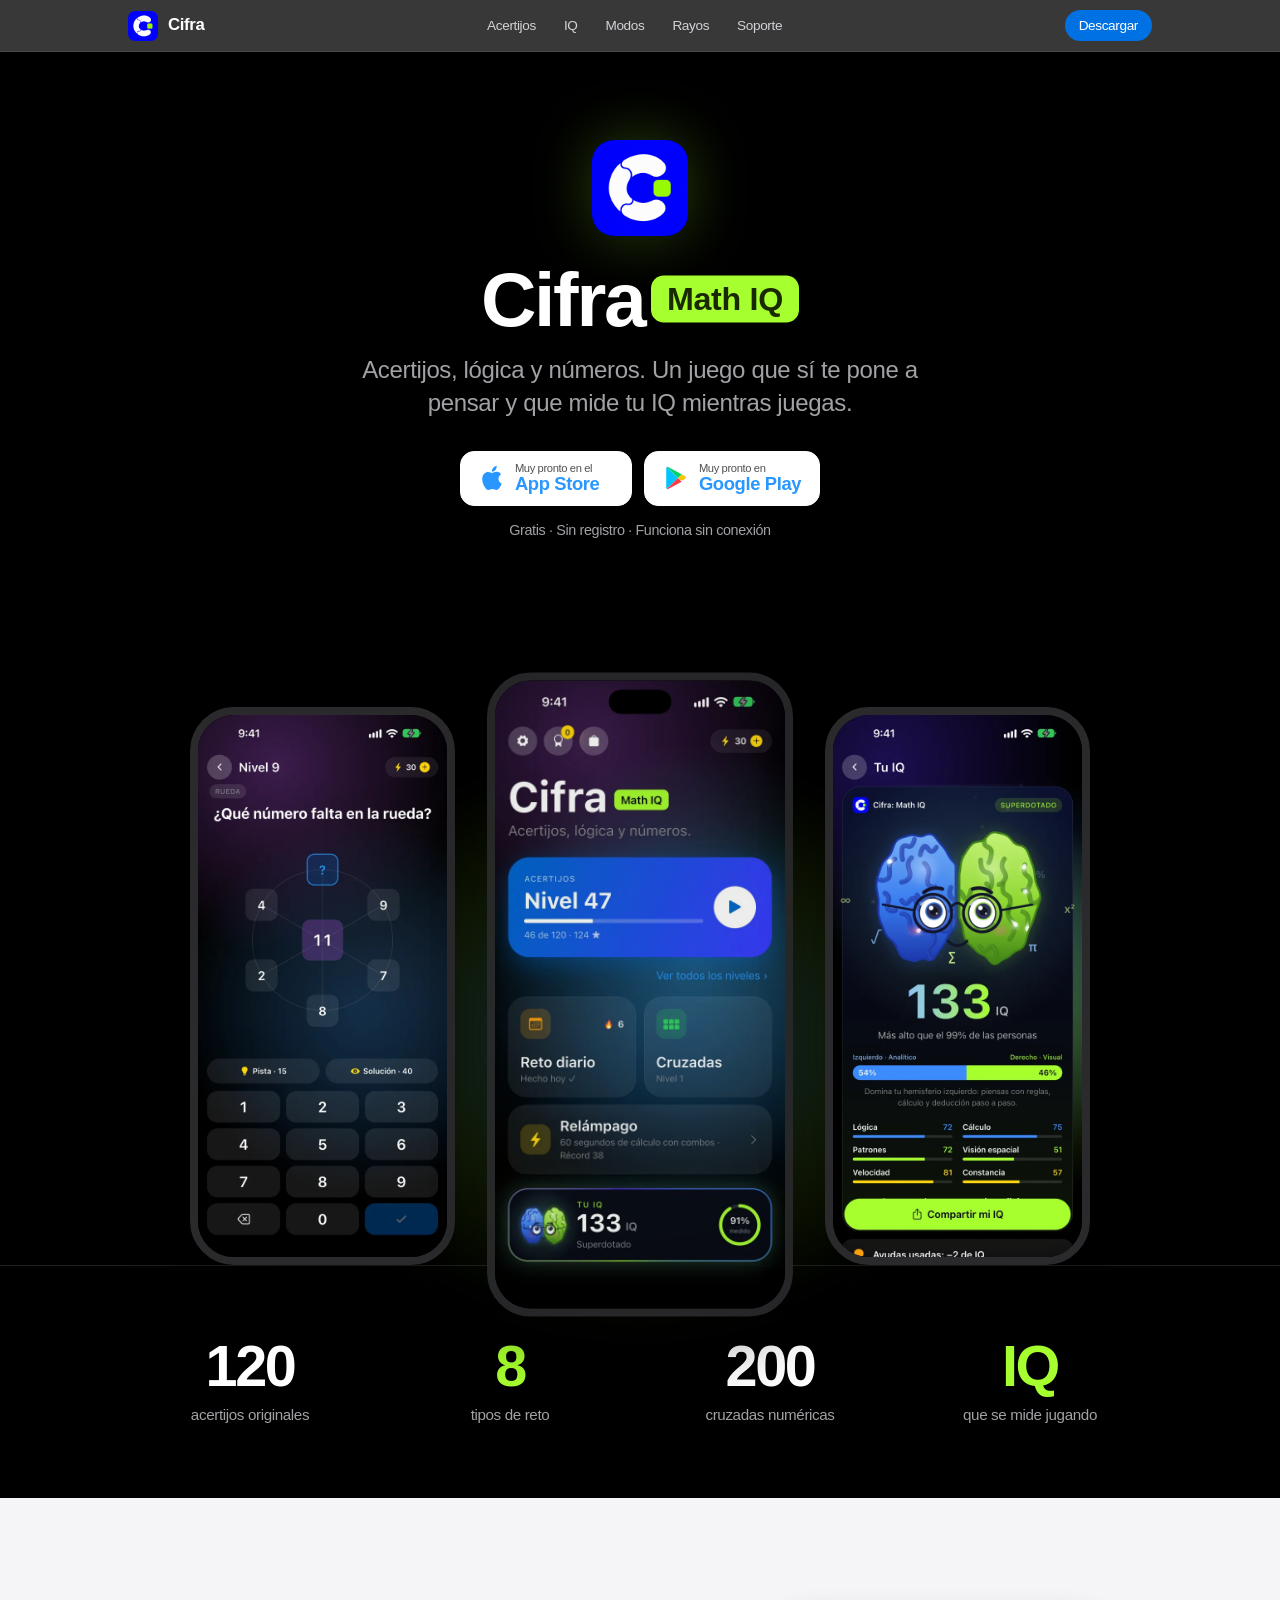
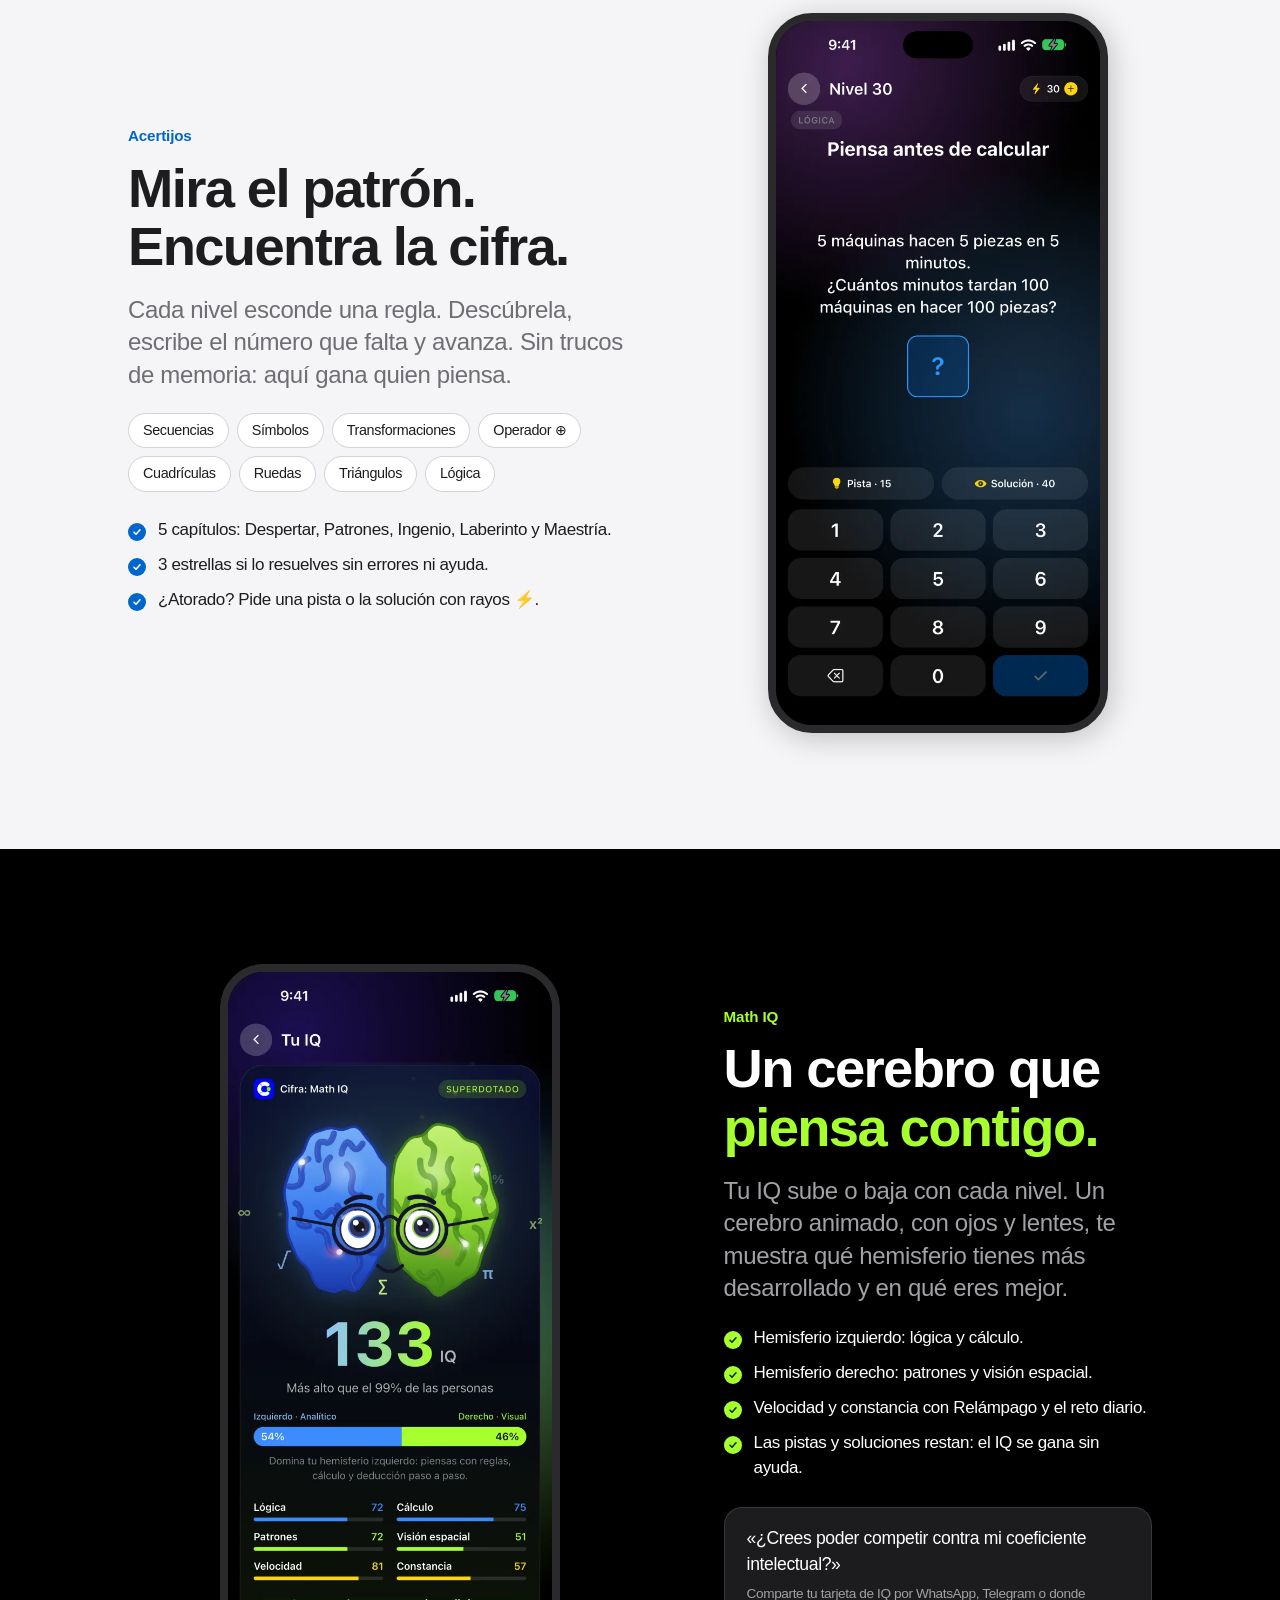
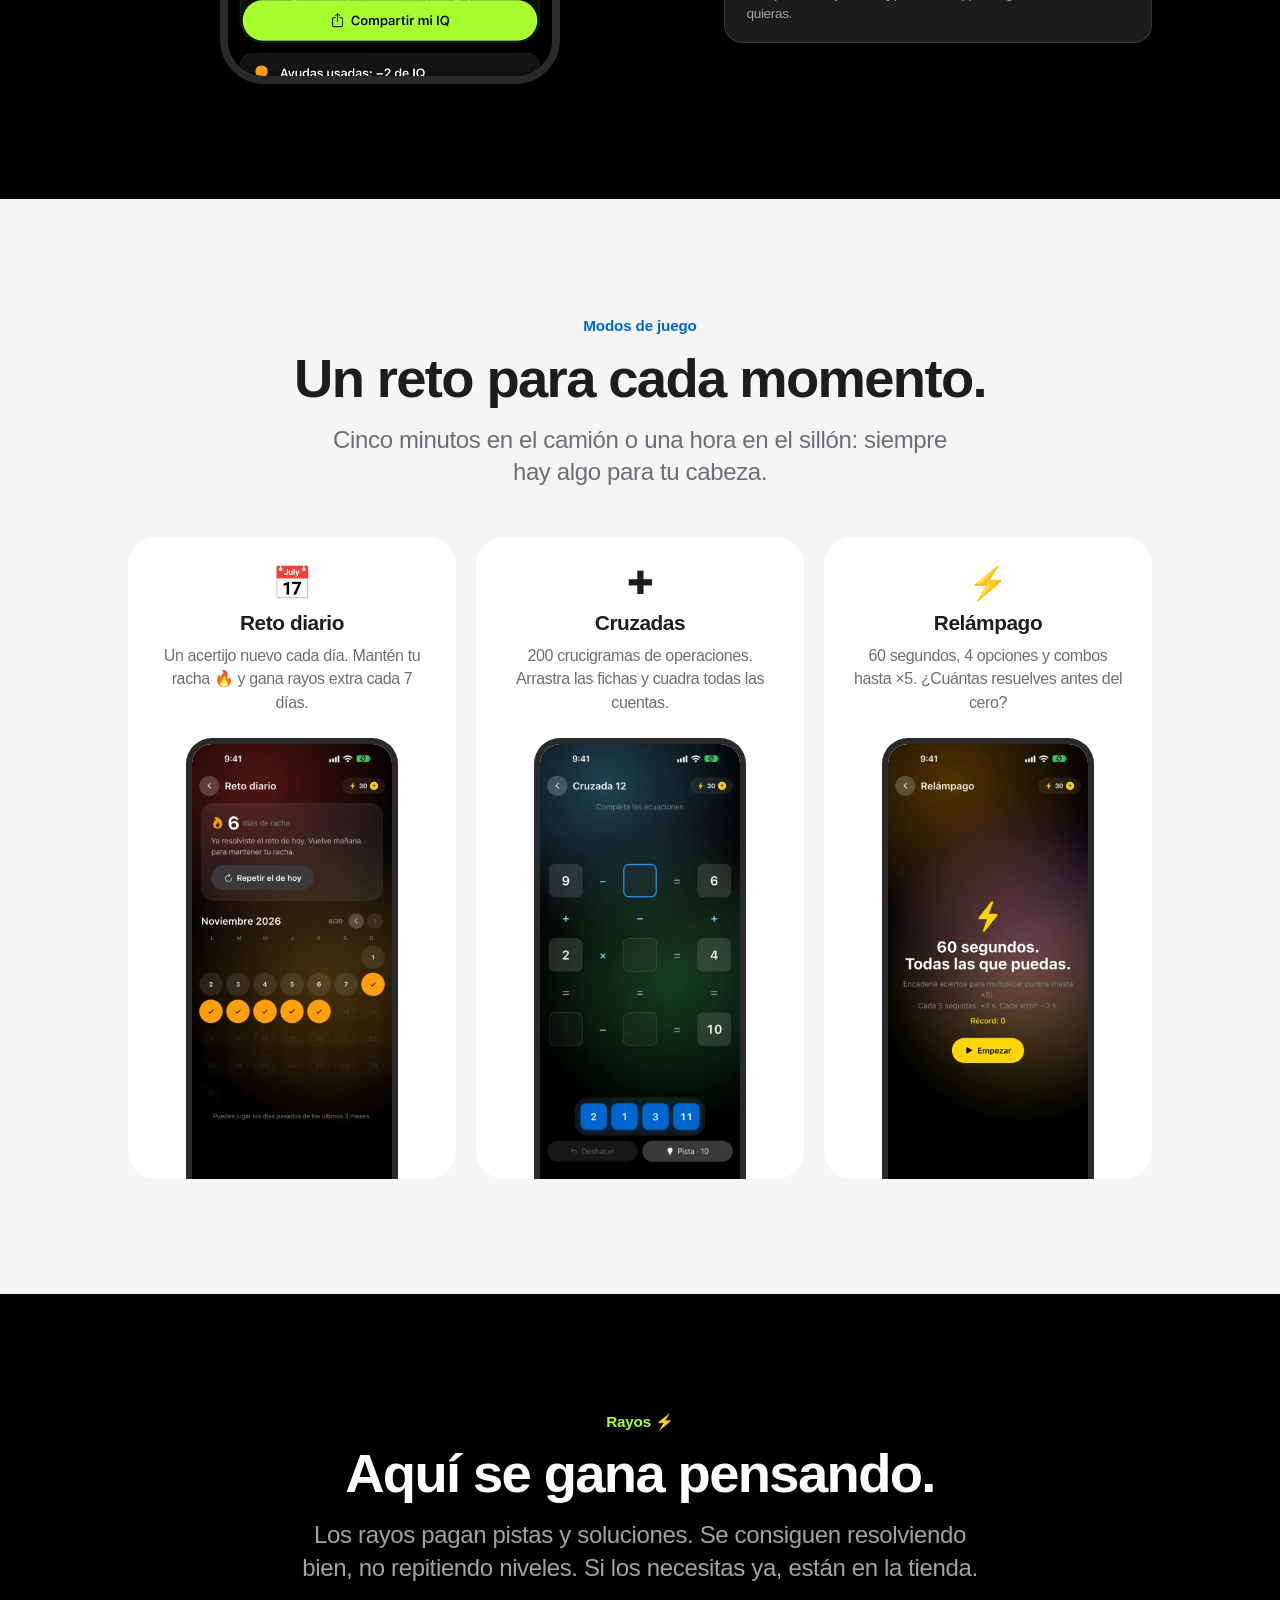
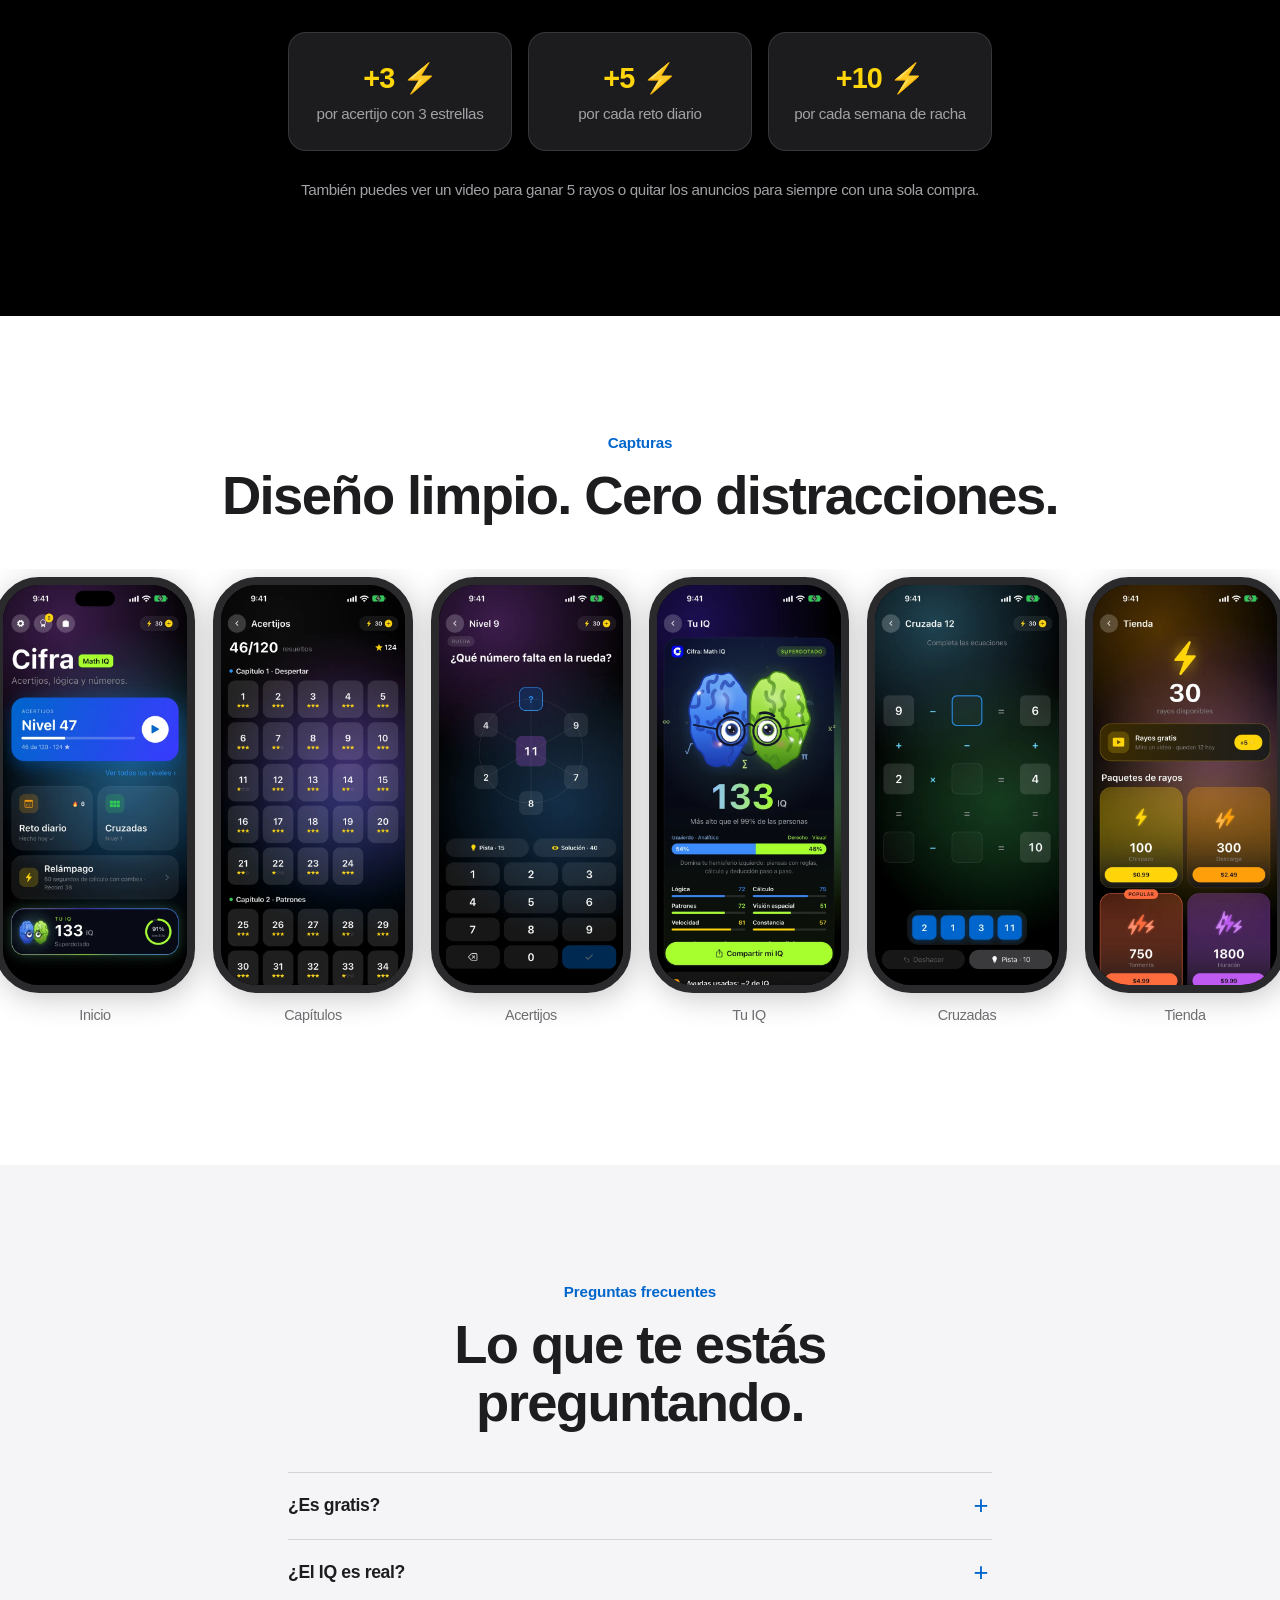
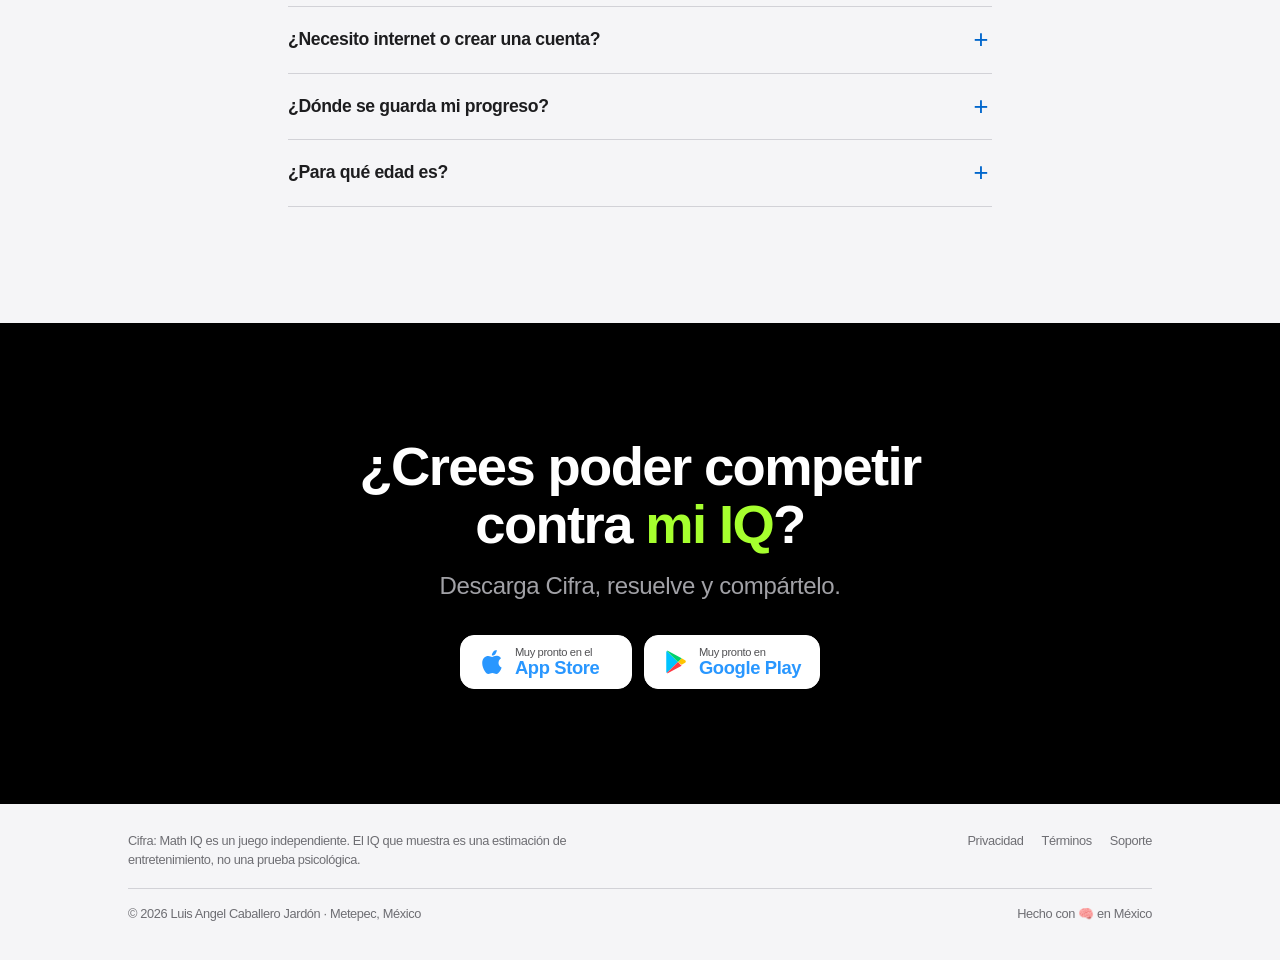
==== index.html @ ffff425b "Sitio de Cifra: Math IQ con privacidad, términos y soporte Co-Authored-By: Claude Opus 5.5 <noreply@" ====
<!DOCTYPE html>
<html lang="es-MX">
<head>
    <meta charset="UTF-8">
    <meta name="viewport" content="width=device-width, initial-scale=1.0, viewport-fit=cover">
    <title>Cifra: Math IQ · Acertijos, lógica y números</title>
    <meta name="description" content="Cifra: Math IQ es un juego de acertijos matemáticos y lógica. 120 acertijos originales, reto diario, 200 cruzadas, modo Relámpago y un IQ que se mide mientras juegas. Gratis en iPhone.">
    <meta name="theme-color" content="#000000">
    <link rel="canonical" href="https://llcaballeroll.github.io/cifra_math_iq_web/">

    <meta property="og:type" content="website">
    <meta property="og:site_name" content="Cifra: Math IQ">
    <meta property="og:locale" content="es_MX">
    <meta property="og:title" content="Cifra: Math IQ · ¿Crees poder competir contra mi IQ?">
    <meta property="og:description" content="Acertijos, lógica y números. Resuelve, mide tu IQ y reta a tus amigos.">
    <meta property="og:url" content="https://llcaballeroll.github.io/cifra_math_iq_web/">
    <meta property="og:image" content="https://llcaballeroll.github.io/cifra_math_iq_web/assets/img/og-image.jpg">
    <meta property="og:image:width" content="1200">
    <meta property="og:image:height" content="630">
    <meta property="og:image:alt" content="Cifra: Math IQ, juego de acertijos matemáticos con un cerebro animado que mide tu IQ">
    <meta name="twitter:card" content="summary_large_image">

    <link rel="icon" type="image/png" sizes="32x32" href="assets/img/favicon-32.png">
    <link rel="icon" type="image/png" sizes="192x192" href="assets/img/icon-192.png">
    <link rel="apple-touch-icon" href="assets/img/apple-touch-icon.png">
    <link rel="stylesheet" href="css/styles.css">

    <script type="application/ld+json">
    {
      "@context": "https://schema.org",
      "@type": "MobileApplication",
      "name": "Cifra: Math IQ",
      "operatingSystem": "iOS",
      "applicationCategory": "GameApplication",
      "genre": "Puzzle",
      "inLanguage": "es",
      "offers": { "@type": "Offer", "price": "0", "priceCurrency": "MXN" },
      "author": { "@type": "Person", "name": "Luis Angel Caballero Jardón" },
      "image": "https://llcaballeroll.github.io/cifra_math_iq_web/assets/img/og-image.jpg"
    }
    </script>
    <script>document.documentElement.classList.add('js');</script>
</head>
<body>
    <a class="skip-link" href="#contenido">Saltar al contenido</a>

    <nav class="navbar" aria-label="Principal">
        <div class="container nav-inner">
            <a href="index.html" class="brand" aria-label="Cifra: Math IQ, inicio">
                <img src="assets/img/icon-192.png" alt="" width="30" height="30">
                Cifra
            </a>
            <div class="nav-links">
                <a href="#acertijos">Acertijos</a>
                <a href="#iq">IQ</a>
                <a href="#modos">Modos</a>
                <a href="#rayos">Rayos</a>
                <a href="support.html">Soporte</a>
            </div>
            <a href="#descargar" class="nav-cta" data-smart-download>Descargar</a>
        </div>
    </nav>

    <main id="contenido">
        <!-- HERO -->
        <header class="hero dark">
            <div class="container">
                <img class="hero-logo reveal" src="assets/img/icon-512.png" alt="" width="96" height="96">
                <h1 class="reveal">Cifra<span class="badge">Math IQ</span></h1>
                <p class="lead reveal">Acertijos, lógica y números. Un juego que sí te pone a pensar y que mide tu IQ mientras juegas.</p>

                <div class="store-row reveal" id="descargar">
                    <a class="store-btn soon" data-store="ios">
                        <svg viewBox="0 0 24 24" aria-hidden="true"><path fill="currentColor" d="M16.37 1.43c0 1.14-.5 2.27-1.18 3.08-.74.9-1.99 1.57-2.99 1.57-.12 0-.23-.02-.3-.03-.01-.06-.04-.22-.04-.39 0-1.15.57-2.27 1.2-2.98.81-.94 2.15-1.64 3.25-1.68.03.13.06.28.06.43Zm4.56 15.71c-.03.07-.46 1.58-1.52 3.12-.94 1.34-1.94 2.71-3.43 2.71-1.52 0-1.9-.88-3.63-.88-1.7 0-2.3.91-3.67.91-1.38 0-2.33-1.26-3.43-2.8C4 18.38 2.97 15.57 2.97 12.92c0-4.28 2.8-6.55 5.55-6.55 1.45 0 2.67.95 3.6.95.86 0 2.22-1.01 3.9-1.01.61 0 2.89.06 4.37 2.19-.13.09-2.38 1.37-2.38 4.19 0 3.26 2.85 4.42 2.95 4.45Z"/></svg>
                        <span><small data-live="Descárgalo en el">Muy pronto en el</small><strong>App Store</strong></span>
                    </a>
                    <a class="store-btn soon" data-store="android">
                        <svg viewBox="0 0 24 24" aria-hidden="true"><path fill="#00c3ff" d="M3.6 1.8 13.8 12 3.6 22.2c-.37-.2-.6-.6-.6-1.1V2.9c0-.5.23-.9.6-1.1Z"/><path fill="#ffc400" d="m17.2 8.6 3.2 1.8c.9.5.9 1.8 0 2.3l-3.2 1.8-3.4-2.5Z"/><path fill="#00d26a" d="M3.6 1.8c.36-.22.82-.22 1.2 0l12.4 6.8-3.4 3.4Z"/><path fill="#ff3a44" d="m13.8 12 3.4 3.4-12.4 6.8c-.38.22-.84.22-1.2 0Z"/></svg>
                        <span><small data-live="Disponible en">Muy pronto en</small><strong>Google Play</strong></span>
                    </a>
                </div>
                <p class="soon-note">Gratis · Sin registro · Funciona sin conexión</p>

                <div class="hero-phones reveal">
                    <div class="hero-glow" aria-hidden="true"></div>
                    <div class="phone"><img src="assets/img/shots/level9.webp" alt="Un acertijo de Cifra con su teclado numérico" width="600" height="1304" loading="lazy"></div>
                    <div class="phone"><img src="assets/img/shots/home.webp" alt="Pantalla de inicio de Cifra con los modos de juego y el botón de IQ" width="600" height="1304" fetchpriority="high"></div>
                    <div class="phone"><img src="assets/img/shots/iq.webp" alt="Pantalla de IQ con el cerebro animado y los hemisferios" width="600" height="1304" loading="lazy"></div>
                </div>
            </div>

            <section class="stats" aria-label="El juego en cifras">
                <div class="container">
                    <div class="stats-grid reveal">
                        <div class="stat"><b>120</b><span>acertijos originales</span></div>
                        <div class="stat"><b class="lime">8</b><span>tipos de reto</span></div>
                        <div class="stat"><b>200</b><span>cruzadas numéricas</span></div>
                        <div class="stat"><b class="lime">IQ</b><span>que se mide jugando</span></div>
                    </div>
                </div>
            </section>
        </header>

        <!-- ACERTIJOS -->
        <section id="acertijos" class="parchment">
            <div class="container feature">
                <div class="copy reveal">
                    <span class="eyebrow">Acertijos</span>
                    <h2>Mira el patrón.<br>Encuentra la cifra.</h2>
                    <p class="lead">Cada nivel esconde una regla. Descúbrela, escribe el número que falta y avanza. Sin trucos de memoria: aquí gana quien piensa.</p>
                    <div class="chips" aria-label="Tipos de acertijo">
                        <span class="chip">Secuencias</span><span class="chip">Símbolos</span><span class="chip">Transformaciones</span>
                        <span class="chip">Operador ⊕</span><span class="chip">Cuadrículas</span><span class="chip">Ruedas</span>
                        <span class="chip">Triángulos</span><span class="chip">Lógica</span>
                    </div>
                    <ul class="checks" style="margin-top:26px">
                        <li>5 capítulos: Despertar, Patrones, Ingenio, Laberinto y Maestría.</li>
                        <li>3 estrellas si lo resuelves sin errores ni ayuda.</li>
                        <li>¿Atorado? Pide una pista o la solución con rayos ⚡.</li>
                    </ul>
                </div>
                <div class="media reveal"><div class="phone"><img src="assets/img/shots/level30.webp" alt="Acertijo de un capítulo avanzado" width="600" height="1304" loading="lazy"></div></div>
            </div>
        </section>

        <!-- IQ -->
        <section id="iq" class="dark">
            <div class="container feature flip">
                <div class="copy reveal">
                    <span class="eyebrow">Math IQ</span>
                    <h2>Un cerebro que<br><span class="lime">piensa contigo.</span></h2>
                    <p class="lead">Tu IQ sube o baja con cada nivel. Un cerebro animado, con ojos y lentes, te muestra qué hemisferio tienes más desarrollado y en qué eres mejor.</p>
                    <ul class="checks">
                        <li>Hemisferio izquierdo: lógica y cálculo.</li>
                        <li>Hemisferio derecho: patrones y visión espacial.</li>
                        <li>Velocidad y constancia con Relámpago y el reto diario.</li>
                        <li>Las pistas y soluciones restan: el IQ se gana sin ayuda.</li>
                    </ul>
                    <p class="quote">«¿Crees poder competir contra mi coeficiente intelectual?»<small>Comparte tu tarjeta de IQ por WhatsApp, Telegram o donde quieras.</small></p>
                </div>
                <div class="media reveal"><div class="phone"><img src="assets/img/shots/iq.webp" alt="Tarjeta de IQ con cerebro animado, percentil y habilidades" width="600" height="1304" loading="lazy"></div></div>
            </div>
        </section>

        <!-- MODOS -->
        <section id="modos" class="parchment">
            <div class="container center">
                <span class="eyebrow reveal">Modos de juego</span>
                <h2 class="reveal">Un reto para cada momento.</h2>
                <p class="lead reveal" style="max-width:640px;margin-top:16px">Cinco minutos en el camión o una hora en el sillón: siempre hay algo para tu cabeza.</p>

                <div class="modes">
                    <article class="mode reveal">
                        <div class="icon" aria-hidden="true">📅</div>
                        <h3>Reto diario</h3>
                        <p>Un acertijo nuevo cada día. Mantén tu racha 🔥 y gana rayos extra cada 7 días.</p>
                        <div class="shot"><img src="assets/img/shots/daily.webp" alt="Calendario del reto diario con racha" width="600" height="1304" loading="lazy"></div>
                    </article>
                    <article class="mode reveal">
                        <div class="icon" aria-hidden="true">✚</div>
                        <h3>Cruzadas</h3>
                        <p>200 crucigramas de operaciones. Arrastra las fichas y cuadra todas las cuentas.</p>
                        <div class="shot"><img src="assets/img/shots/cross.webp" alt="Cruzada numérica con fichas para arrastrar" width="600" height="1304" loading="lazy"></div>
                    </article>
                    <article class="mode reveal">
                        <div class="icon" aria-hidden="true">⚡</div>
                        <h3>Relámpago</h3>
                        <p>60 segundos, 4 opciones y combos hasta ×5. ¿Cuántas resuelves antes del cero?</p>
                        <div class="shot"><img src="assets/img/shots/blitz.webp" alt="Modo Relámpago con temporizador y opciones" width="600" height="1304" loading="lazy"></div>
                    </article>
                </div>
            </div>
        </section>

        <!-- RAYOS -->
        <section id="rayos" class="dark">
            <div class="container narrow center">
                <span class="eyebrow reveal">Rayos ⚡</span>
                <h2 class="reveal">Aquí se gana pensando.</h2>
                <p class="lead reveal" style="margin-top:16px">Los rayos pagan pistas y soluciones. Se consiguen resolviendo bien, no repitiendo niveles. Si los necesitas ya, están en la tienda.</p>
                <div class="rayos-grid">
                    <div class="rayo-card reveal"><b>+3 ⚡</b><span>por acertijo con 3 estrellas</span></div>
                    <div class="rayo-card reveal"><b>+5 ⚡</b><span>por cada reto diario</span></div>
                    <div class="rayo-card reveal"><b>+10 ⚡</b><span>por cada semana de racha</span></div>
                </div>
                <p style="margin-top:28px;font-size:.95rem">También puedes ver un video para ganar 5 rayos o quitar los anuncios para siempre con una sola compra.</p>
            </div>
        </section>

        <!-- GALERÍA -->
        <section class="light" aria-label="Capturas">
            <div class="container center">
                <span class="eyebrow reveal">Capturas</span>
                <h2 class="reveal">Diseño limpio. Cero distracciones.</h2>
            </div>
            <div class="gallery reveal">
                <figure><div class="phone"><img src="assets/img/shots/home.webp" alt="Inicio" width="600" height="1304" loading="lazy"></div><figcaption>Inicio</figcaption></figure>
                <figure><div class="phone"><img src="assets/img/shots/levels.webp" alt="Capítulos y niveles" width="600" height="1304" loading="lazy"></div><figcaption>Capítulos</figcaption></figure>
                <figure><div class="phone"><img src="assets/img/shots/level9.webp" alt="Acertijo" width="600" height="1304" loading="lazy"></div><figcaption>Acertijos</figcaption></figure>
                <figure><div class="phone"><img src="assets/img/shots/iq.webp" alt="Tu IQ" width="600" height="1304" loading="lazy"></div><figcaption>Tu IQ</figcaption></figure>
                <figure><div class="phone"><img src="assets/img/shots/cross.webp" alt="Cruzadas" width="600" height="1304" loading="lazy"></div><figcaption>Cruzadas</figcaption></figure>
                <figure><div class="phone"><img src="assets/img/shots/store.webp" alt="Tienda de rayos" width="600" height="1304" loading="lazy"></div><figcaption>Tienda</figcaption></figure>
            </div>
        </section>

        <!-- PREGUNTAS -->
        <section class="parchment">
            <div class="container narrow">
                <div class="center">
                    <span class="eyebrow reveal">Preguntas frecuentes</span>
                    <h2 class="reveal">Lo que te estás preguntando.</h2>
                </div>
                <div class="faq reveal">
                    <details>
                        <summary>¿Es gratis?</summary>
                        <p>Sí. Puedes jugar todos los niveles gratis. Hay anuncios y, si quieres, puedes comprar rayos o quitar los anuncios con una compra única.</p>
                    </details>
                    <details>
                        <summary>¿El IQ es real?</summary>
                        <p>Es una estimación divertida basada en cómo juegas: aciertos, estrellas, velocidad, constancia y ayudas usadas. No es una prueba psicológica ni un diagnóstico.</p>
                    </details>
                    <details>
                        <summary>¿Necesito internet o crear una cuenta?</summary>
                        <p>No. Cifra funciona sin conexión y sin registro. Solo se necesita internet para los anuncios y las compras.</p>
                    </details>
                    <details>
                        <summary>¿Dónde se guarda mi progreso?</summary>
                        <p>En tu teléfono. No tenemos servidores con datos de jugadores. Si borras la app, se borra tu progreso; «Quitar anuncios» siempre se puede restaurar.</p>
                    </details>
                    <details>
                        <summary>¿Para qué edad es?</summary>
                        <p>Para todo público. Los acertijos van de fáciles a muy difíciles, así que hay reto para chicos y grandes.</p>
                    </details>
                </div>
            </div>
        </section>

        <!-- CTA -->
        <section class="dark">
            <div class="container center">
                <h2 class="reveal">¿Crees poder competir<br>contra <span class="lime">mi IQ</span>?</h2>
                <p class="lead reveal" style="margin-top:16px">Descarga Cifra, resuelve y compártelo.</p>
                <div class="store-row reveal">
                    <a class="store-btn soon" data-store="ios">
                        <svg viewBox="0 0 24 24" aria-hidden="true"><path fill="currentColor" d="M16.37 1.43c0 1.14-.5 2.27-1.18 3.08-.74.9-1.99 1.57-2.99 1.57-.12 0-.23-.02-.3-.03-.01-.06-.04-.22-.04-.39 0-1.15.57-2.27 1.2-2.98.81-.94 2.15-1.64 3.25-1.68.03.13.06.28.06.43Zm4.56 15.71c-.03.07-.46 1.58-1.52 3.12-.94 1.34-1.94 2.71-3.43 2.71-1.52 0-1.9-.88-3.63-.88-1.7 0-2.3.91-3.67.91-1.38 0-2.33-1.26-3.43-2.8C4 18.38 2.97 15.57 2.97 12.92c0-4.28 2.8-6.55 5.55-6.55 1.45 0 2.67.95 3.6.95.86 0 2.22-1.01 3.9-1.01.61 0 2.89.06 4.37 2.19-.13.09-2.38 1.37-2.38 4.19 0 3.26 2.85 4.42 2.95 4.45Z"/></svg>
                        <span><small data-live="Descárgalo en el">Muy pronto en el</small><strong>App Store</strong></span>
                    </a>
                    <a class="store-btn soon" data-store="android">
                        <svg viewBox="0 0 24 24" aria-hidden="true"><path fill="#00c3ff" d="M3.6 1.8 13.8 12 3.6 22.2c-.37-.2-.6-.6-.6-1.1V2.9c0-.5.23-.9.6-1.1Z"/><path fill="#ffc400" d="m17.2 8.6 3.2 1.8c.9.5.9 1.8 0 2.3l-3.2 1.8-3.4-2.5Z"/><path fill="#00d26a" d="M3.6 1.8c.36-.22.82-.22 1.2 0l12.4 6.8-3.4 3.4Z"/><path fill="#ff3a44" d="m13.8 12 3.4 3.4-12.4 6.8c-.38.22-.84.22-1.2 0Z"/></svg>
                        <span><small data-live="Disponible en">Muy pronto en</small><strong>Google Play</strong></span>
                    </a>
                </div>
            </div>
        </section>
    </main>

    <footer>
        <div class="container">
            <div class="footer-top">
                <p>Cifra: Math IQ es un juego independiente. El IQ que muestra es una estimación de entretenimiento, no una prueba psicológica.</p>
                <div class="footer-links">
                    <a href="privacy.html">Privacidad</a>
                    <a href="terms.html">Términos</a>
                    <a href="support.html">Soporte</a>
                </div>
            </div>
            <div class="footer-bottom">
                <span>© 2026 Luis Angel Caballero Jardón · Metepec, México</span>
                <span>Hecho con 🧠 en México</span>
            </div>
        </div>
    </footer>
    <script src="js/site.js" defer></script>
</body>
</html>
---- css/styles.css ----
/* Cifra: Math IQ — estilos del sitio
   Inspirado en el lenguaje de Apple: lienzos negros y perla que se alternan,
   tipografía grande con poco interletrado y un solo azul para acciones.
   El verde lima viene del logo y solo marca lo importante. */

:root {
    --blue: #0066cc;
    --blue-focus: #0071e3;
    --blue-dark: #2997ff;
    --lime: #a6ff2e;
    --lime-ink: #1a2a00;
    --gold: #ffd60a;
    --violet: #bf5af2;
    --orange: #ff9f0a;

    --ink: #1d1d1f;
    --ink-2: #6e6e73;
    --ink-3: #86868b;
    --parchment: #f5f5f7;
    --pearl: #fafafc;
    --white: #ffffff;
    --hairline: #d2d2d7;
    --black: #000000;
    --tile: #1c1c1e;
    --tile-2: #2a2a2c;
    --line-dark: rgba(255, 255, 255, 0.12);

    --font: -apple-system, BlinkMacSystemFont, 'SF Pro Display', 'SF Pro Text', 'Inter', 'Helvetica Neue', Arial, sans-serif;
    --radius: 18px;
    --radius-lg: 28px;
    --max: 1080px;
    --nav-h: 52px;
    --gutter: 16px;
    --section: clamp(4rem, 9vw, 7.5rem);
}

@media (min-width: 640px) { :root { --gutter: 28px; } }

/* ---------- Base ---------- */
*, *::before, *::after { box-sizing: border-box; margin: 0; padding: 0; }
html { scroll-behavior: smooth; scroll-padding-top: calc(var(--nav-h) + 12px); -webkit-text-size-adjust: 100%; }
body {
    font-family: var(--font);
    font-size: 17px;
    line-height: 1.47;
    letter-spacing: -0.022em;
    background: var(--white);
    color: var(--ink);
    -webkit-font-smoothing: antialiased;
    overflow-x: hidden;
}
img, svg { display: block; max-width: 100%; height: auto; }
a { color: var(--blue); text-decoration: none; }
a:hover { text-decoration: underline; }
ul { list-style: none; }
:focus-visible { outline: 3px solid var(--blue-focus); outline-offset: 3px; border-radius: 8px; }

.skip-link {
    position: absolute; left: 12px; top: -60px; z-index: 2000;
    background: var(--ink); color: var(--white); padding: 10px 16px; border-radius: 10px;
}
.skip-link:focus { top: 12px; }

.container { width: 100%; max-width: var(--max); margin: 0 auto; padding: 0 var(--gutter); }
.narrow { max-width: 760px; }
section { padding: var(--section) 0; position: relative; }

h1, h2, h3 { font-weight: 600; letter-spacing: -0.03em; line-height: 1.07; }
h1 { font-size: clamp(2.6rem, 7vw, 4.8rem); }
h2 { font-size: clamp(2rem, 5vw, 3.4rem); }
h3 { font-size: 1.3rem; letter-spacing: -0.02em; line-height: 1.2; }

.eyebrow {
    display: inline-block; font-size: 0.95rem; font-weight: 600; letter-spacing: -0.01em;
    color: var(--blue); margin-bottom: 12px;
}
.lead { font-size: clamp(1.15rem, 2.4vw, 1.5rem); line-height: 1.35; color: var(--ink-2); letter-spacing: -0.015em; }
.center { text-align: center; }
.center .lead { margin-left: auto; margin-right: auto; }

.lime { color: var(--lime); }
.blue { color: var(--blue); }

/* Lienzos */
.dark { background: var(--black); color: var(--white); }
.dark .lead, .dark p { color: #a1a1a6; }
.dark .eyebrow { color: var(--lime); }
.dark a { color: var(--blue-dark); }
.parchment { background: var(--parchment); }

/* ---------- Navegación ---------- */
.navbar {
    position: sticky; top: 0; z-index: 1000; height: var(--nav-h);
    background: rgba(0, 0, 0, 0.78);
    -webkit-backdrop-filter: saturate(180%) blur(20px); backdrop-filter: saturate(180%) blur(20px);
    border-bottom: 1px solid rgba(255, 255, 255, 0.08);
}
.nav-inner { height: 100%; display: flex; align-items: center; justify-content: space-between; gap: 16px; }
.brand { display: flex; align-items: center; gap: 10px; color: var(--white); font-weight: 600; font-size: 1.05rem; letter-spacing: -0.02em; }
.brand:hover { text-decoration: none; }
.brand img { width: 30px; height: 30px; border-radius: 7px; }
.nav-links { display: none; gap: 28px; }
.nav-links a { color: #d2d2d7; font-size: 0.85rem; }
.nav-links a:hover { color: var(--white); text-decoration: none; }
.nav-cta {
    background: var(--blue-focus); color: var(--white) !important; font-size: 0.85rem; font-weight: 500;
    padding: 6px 14px; border-radius: 980px; white-space: nowrap;
}
.nav-cta:hover { background: #0077ed; text-decoration: none; }
@media (min-width: 820px) { .nav-links { display: flex; } }

/* ---------- Botones ---------- */
.btn {
    display: inline-flex; align-items: center; justify-content: center; gap: 8px;
    font-size: 1.05rem; font-weight: 400; padding: 12px 22px; border-radius: 980px;
    background: var(--blue-focus); color: var(--white); border: 0; cursor: pointer;
}
.btn:hover { background: #0077ed; text-decoration: none; }
.btn-link { font-size: 1.05rem; }
.btn-link::after { content: ' ›'; }

.store-row { display: flex; flex-wrap: wrap; gap: 12px; margin-top: 32px; }
.center .store-row { justify-content: center; }
.store-btn {
    display: inline-flex; align-items: center; gap: 10px; min-width: 172px;
    padding: 10px 18px; border-radius: 14px; background: var(--white); color: var(--black);
    border: 1px solid var(--white); transition: transform .2s ease;
}
.store-btn:hover { text-decoration: none; transform: translateY(-2px); }
.store-btn svg { width: 26px; height: 26px; flex: none; }
.store-btn span { display: flex; flex-direction: column; line-height: 1.1; text-align: left; }
.store-btn small { font-size: 0.7rem; color: #515154; }
.store-btn strong { font-size: 1.15rem; font-weight: 600; letter-spacing: -0.02em; }
.light .store-btn, .parchment .store-btn { background: var(--black); color: var(--white); border-color: var(--black); }
.light .store-btn small, .parchment .store-btn small { color: #a1a1a6; }
.store-btn.soon { cursor: default; }
.store-btn.soon:hover { transform: none; }
.soon-note { margin-top: 14px; font-size: 0.9rem; color: var(--ink-3); }

/* ---------- Hero ---------- */
.hero { padding: clamp(3rem, 7vw, 5.5rem) 0 0; overflow: hidden; text-align: center; }
.hero-logo { width: 96px; height: 96px; border-radius: 22px; margin: 0 auto 22px; box-shadow: 0 0 60px rgba(166, 255, 46, 0.25); }
.hero h1 { margin-bottom: 14px; }
.hero h1 .badge {
    display: inline-block; vertical-align: middle; font-size: 0.42em; letter-spacing: -0.01em;
    background: var(--lime); color: var(--lime-ink); padding: 0.2em 0.5em; border-radius: 0.4em; margin-left: 0.2em;
    transform: translateY(-0.2em);
}
.hero .lead { max-width: 620px; margin: 0 auto; }
.hero .store-row { justify-content: center; }
.hero-phones {
    position: relative; margin: clamp(3rem, 7vw, 5rem) auto 0; max-width: 900px;
    display: grid; grid-template-columns: 1fr 1.15fr 1fr; align-items: end; gap: clamp(10px, 3vw, 32px);
}
.hero-phones .phone:nth-child(1), .hero-phones .phone:nth-child(3) { transform: translateY(8%); opacity: .92; }
.hero-glow {
    position: absolute; inset: 20% 10% -10%; z-index: 0;
    background: radial-gradient(closest-side, rgba(41, 151, 255, 0.35), rgba(166, 255, 46, 0.12) 60%, transparent);
    filter: blur(30px);
}
.hero-phones .phone { position: relative; z-index: 1; }

.phone {
    border-radius: clamp(22px, 4vw, 44px);
    border: clamp(4px, .7vw, 8px) solid #2a2a2c;
    background: #000;
    box-shadow: 0 30px 60px rgba(0, 0, 0, 0.35);
    overflow: hidden;
}
.phone img { width: 100%; }
.parchment .phone, .light .phone { box-shadow: 3px 5px 30px rgba(0, 0, 0, 0.22); }

/* ---------- Cifras ---------- */
.stats { padding: clamp(3rem, 6vw, 4.5rem) 0; border-top: 1px solid var(--line-dark); }
.stats-grid { display: grid; grid-template-columns: repeat(2, 1fr); gap: 28px 16px; text-align: center; }
.stat b { display: block; font-size: clamp(2.4rem, 6vw, 3.6rem); font-weight: 600; letter-spacing: -0.04em; line-height: 1; }
.stat span { display: block; margin-top: 8px; font-size: 0.95rem; color: #a1a1a6; }
@media (min-width: 720px) { .stats-grid { grid-template-columns: repeat(4, 1fr); } }

/* ---------- Bloque de función ---------- */
.feature { display: grid; gap: 40px; align-items: center; }
.feature .copy h2 { margin-bottom: 18px; }
.feature .copy .lead { margin-bottom: 22px; }
.feature .media { max-width: 340px; margin: 0 auto; width: 100%; }
@media (min-width: 860px) {
    .feature { grid-template-columns: 1.1fr 0.9fr; gap: 72px; }
    .feature.flip .copy { order: 2; }
}

.chips { display: flex; flex-wrap: wrap; gap: 8px; }
.chip {
    font-size: 0.9rem; padding: 6px 14px; border-radius: 980px;
    background: var(--white); border: 1px solid var(--hairline); color: var(--ink);
}
.dark .chip { background: var(--tile); border-color: var(--line-dark); color: #f5f5f7; }

.checks li { position: relative; padding-left: 30px; margin: 10px 0; }
.checks li::before {
    content: ''; position: absolute; left: 0; top: 0.3em; width: 18px; height: 18px; border-radius: 50%;
    background: var(--lime) url("data:image/svg+xml,%3Csvg xmlns='http://www.w3.org/2000/svg' viewBox='0 0 24 24'%3E%3Cpath fill='none' stroke='%231a2a00' stroke-width='3.2' stroke-linecap='round' stroke-linejoin='round' d='M6 12.5l4 4 8-9'/%3E%3C/svg%3E") center/12px no-repeat;
}
.parchment .checks li::before, .light .checks li::before {
    background-color: var(--blue);
    background-image: url("data:image/svg+xml,%3Csvg xmlns='http://www.w3.org/2000/svg' viewBox='0 0 24 24'%3E%3Cpath fill='none' stroke='white' stroke-width='3.2' stroke-linecap='round' stroke-linejoin='round' d='M6 12.5l4 4 8-9'/%3E%3C/svg%3E");
}

.quote {
    margin-top: 26px; padding: 18px 22px; border-radius: var(--radius);
    background: var(--tile); border: 1px solid var(--line-dark); color: var(--white) !important;
    font-size: 1.1rem; font-weight: 500;
}
.quote small { display: block; margin-top: 6px; font-size: 0.85rem; color: #a1a1a6; font-weight: 400; }

/* ---------- Modos ---------- */
.modes { display: grid; gap: 20px; margin-top: 48px; }
.mode {
    background: var(--white); border-radius: var(--radius-lg); padding: 30px 28px 0;
    display: flex; flex-direction: column; overflow: hidden; text-align: center;
}
.mode .icon { font-size: 2rem; line-height: 1; margin-bottom: 12px; }
.mode h3 { margin-bottom: 8px; }
.mode p { color: var(--ink-2); font-size: 1rem; margin-bottom: 24px; }
.mode .shot { margin: auto auto 0; width: 78%; border-radius: 26px 26px 0 0; border: 6px solid #2a2a2c; border-bottom: 0; overflow: hidden; }
.mode .shot img { width: 100%; }
@media (min-width: 860px) { .modes { grid-template-columns: repeat(3, 1fr); } }

/* ---------- Rayos ---------- */
.rayos-grid { display: grid; gap: 16px; margin-top: 48px; }
.rayo-card { background: var(--tile); border: 1px solid var(--line-dark); border-radius: var(--radius); padding: 24px; }
.rayo-card b { display: block; font-size: 1.8rem; font-weight: 600; letter-spacing: -0.03em; color: var(--gold); }
.rayo-card span { display: block; margin-top: 4px; color: #a1a1a6; font-size: 0.95rem; }
@media (min-width: 720px) { .rayos-grid { grid-template-columns: repeat(3, 1fr); } }

/* ---------- Galería ---------- */
.gallery {
    display: grid; grid-auto-flow: column; grid-auto-columns: minmax(200px, 240px); gap: 18px;
    overflow-x: auto; padding: 8px var(--gutter) 24px; margin-top: 44px;
    scroll-snap-type: x mandatory; scrollbar-width: none;
}
.gallery::-webkit-scrollbar { display: none; }
.gallery figure { scroll-snap-align: center; }
.gallery figcaption { text-align: center; margin-top: 12px; font-size: 0.9rem; color: var(--ink-2); }
@media (min-width: 1100px) { .gallery { justify-content: center; } }

/* ---------- Preguntas ---------- */
.faq { margin-top: 40px; border-top: 1px solid var(--hairline); }
.faq details { border-bottom: 1px solid var(--hairline); }
.faq summary {
    cursor: pointer; list-style: none; padding: 20px 36px 20px 0; position: relative;
    font-size: 1.1rem; font-weight: 600; letter-spacing: -0.02em;
}
.faq summary::-webkit-details-marker { display: none; }
.faq summary::after {
    content: '+'; position: absolute; right: 4px; top: 50%; transform: translateY(-50%);
    font-size: 1.6rem; font-weight: 300; color: var(--blue);
}
.faq details[open] summary::after { content: '−'; }
.faq details p { padding: 0 0 22px; color: var(--ink-2); }

/* ---------- Páginas legales ---------- */
.page-hero { padding: clamp(3rem, 7vw, 5rem) 0 clamp(2rem, 4vw, 3rem); }
.page-hero h1 { font-size: clamp(2.3rem, 6vw, 3.6rem); margin-bottom: 14px; }
.page-hero p { color: #a1a1a6; max-width: 640px; }
.page-hero .meta { margin-top: 14px; font-size: 0.9rem; color: var(--ink-3); }

.doc-layout { display: grid; gap: 40px; padding: clamp(2.5rem, 5vw, 4rem) var(--gutter) var(--section); }
@media (min-width: 960px) { .doc-layout { grid-template-columns: 240px 1fr; gap: 64px; } }
.toc { align-self: start; font-size: 0.92rem; }
@media (min-width: 960px) { .toc { position: sticky; top: calc(var(--nav-h) + 28px); } }
.toc h4 { font-size: 0.8rem; text-transform: uppercase; letter-spacing: 0.06em; color: var(--ink-3); margin-bottom: 10px; }
.toc a { display: block; padding: 5px 0; color: var(--ink-2); }
.toc a:hover { color: var(--blue); text-decoration: none; }

.doc { max-width: 720px; min-width: 0; }
.doc h2 { font-size: 1.6rem; letter-spacing: -0.025em; margin: 44px 0 14px; }
.doc h2:first-child { margin-top: 0; }
.doc h3 { font-size: 1.15rem; margin: 26px 0 8px; }
.doc p, .doc li { color: #424245; margin-bottom: 12px; }
.doc ul { list-style: disc; padding-left: 22px; margin-bottom: 14px; }
.doc strong { color: var(--ink); }
.summary { background: var(--parchment); border-radius: var(--radius); padding: 24px 26px; margin-bottom: 36px; }
.summary h2 { margin: 0 0 12px !important; font-size: 1.25rem !important; }
.summary ul { margin: 0; }

.doc table { width: 100%; border-collapse: collapse; margin: 14px 0 20px; font-size: 0.95rem; }
.doc th, .doc td { text-align: left; padding: 12px 10px; border-bottom: 1px solid var(--hairline); vertical-align: top; }
.doc th { font-size: 0.8rem; text-transform: uppercase; letter-spacing: 0.05em; color: var(--ink-3); font-weight: 600; }
@media (max-width: 640px) {
    .doc thead { display: none; }
    .doc tr { display: block; padding: 12px 0; border-bottom: 1px solid var(--hairline); }
    .doc td { display: block; border: 0; padding: 4px 0; }
    .doc td::before { content: attr(data-label); display: block; font-size: 0.75rem; text-transform: uppercase; letter-spacing: 0.05em; color: var(--ink-3); }
}

/* Soporte */
.support-grid { display: grid; gap: 16px; margin-top: 36px; }
.support-card { background: var(--parchment); border-radius: var(--radius); padding: 26px; }
.support-card h3 { margin-bottom: 8px; }
.support-card p { color: var(--ink-2); }
@media (min-width: 760px) { .support-grid { grid-template-columns: repeat(2, 1fr); } }

/* ---------- Pie ---------- */
footer { background: var(--parchment); color: var(--ink-2); font-size: 0.8rem; padding: 28px 0 36px; }
.footer-top { display: flex; flex-wrap: wrap; justify-content: space-between; gap: 16px; padding-bottom: 18px; border-bottom: 1px solid var(--hairline); }
.footer-top p { max-width: 520px; }
.footer-links { display: flex; flex-wrap: wrap; gap: 6px 18px; }
.footer-links a { color: var(--ink-2); }
.footer-bottom { padding-top: 16px; display: flex; flex-wrap: wrap; justify-content: space-between; gap: 8px; }

/* ---------- Animación ---------- */
.js .reveal { opacity: 0; transform: translateY(28px); transition: opacity .8s ease, transform .8s cubic-bezier(.2, .7, .2, 1); }
.js .reveal.visible { opacity: 1; transform: none; }
@media (prefers-reduced-motion: reduce) {
    html { scroll-behavior: auto; }
    .js .reveal { opacity: 1; transform: none; transition: none; }
}
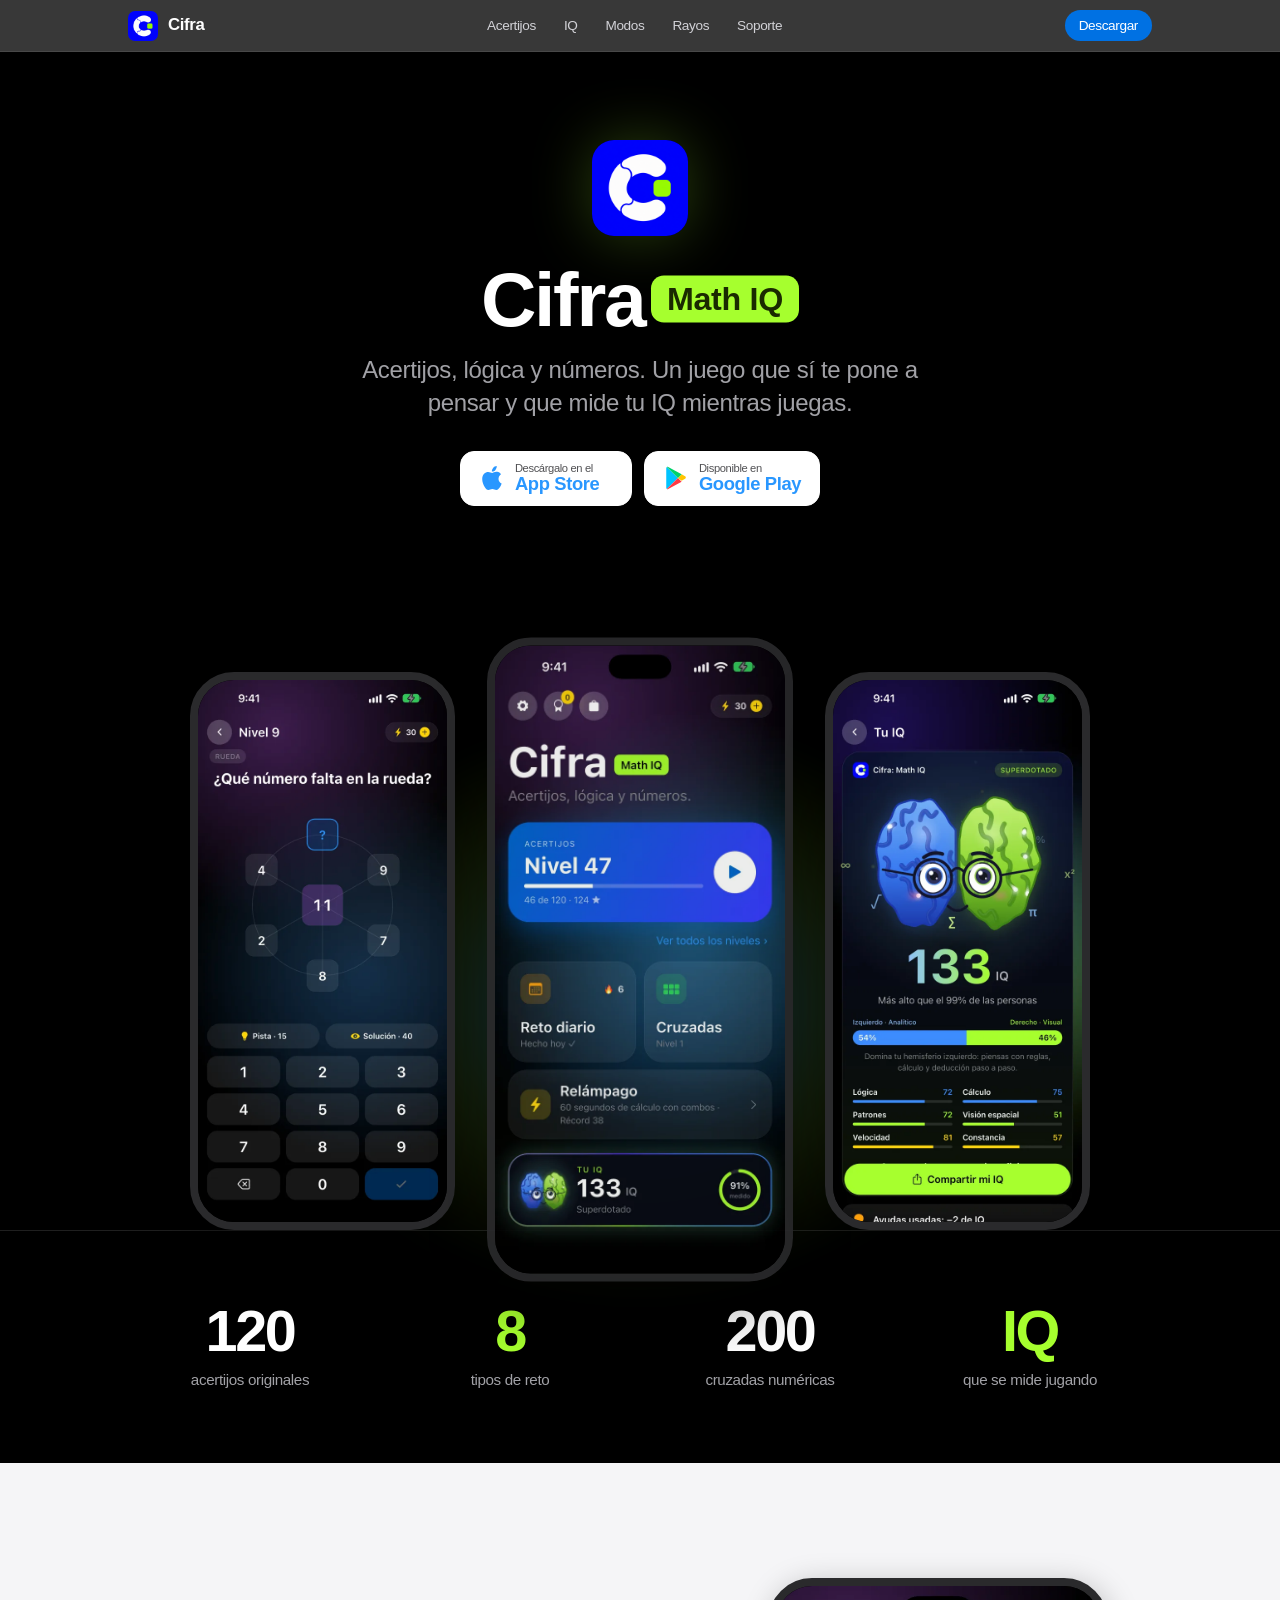
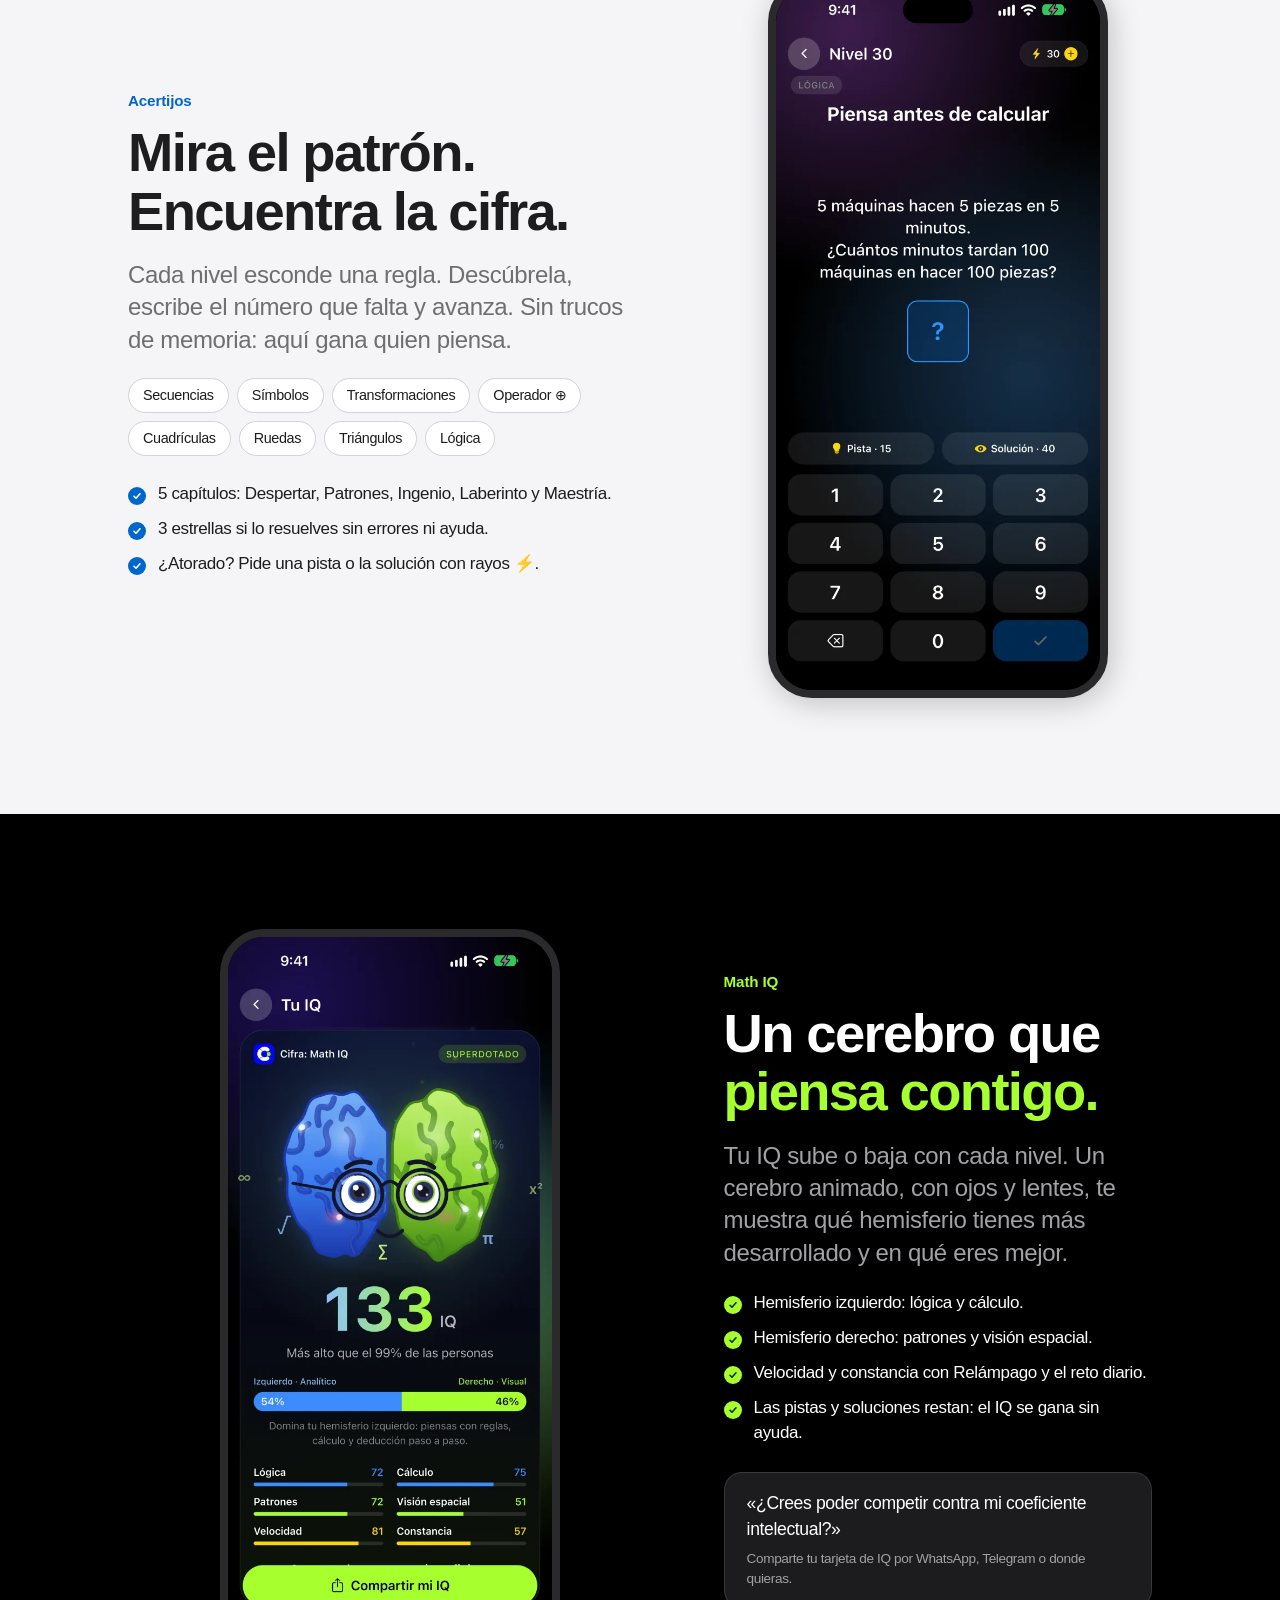
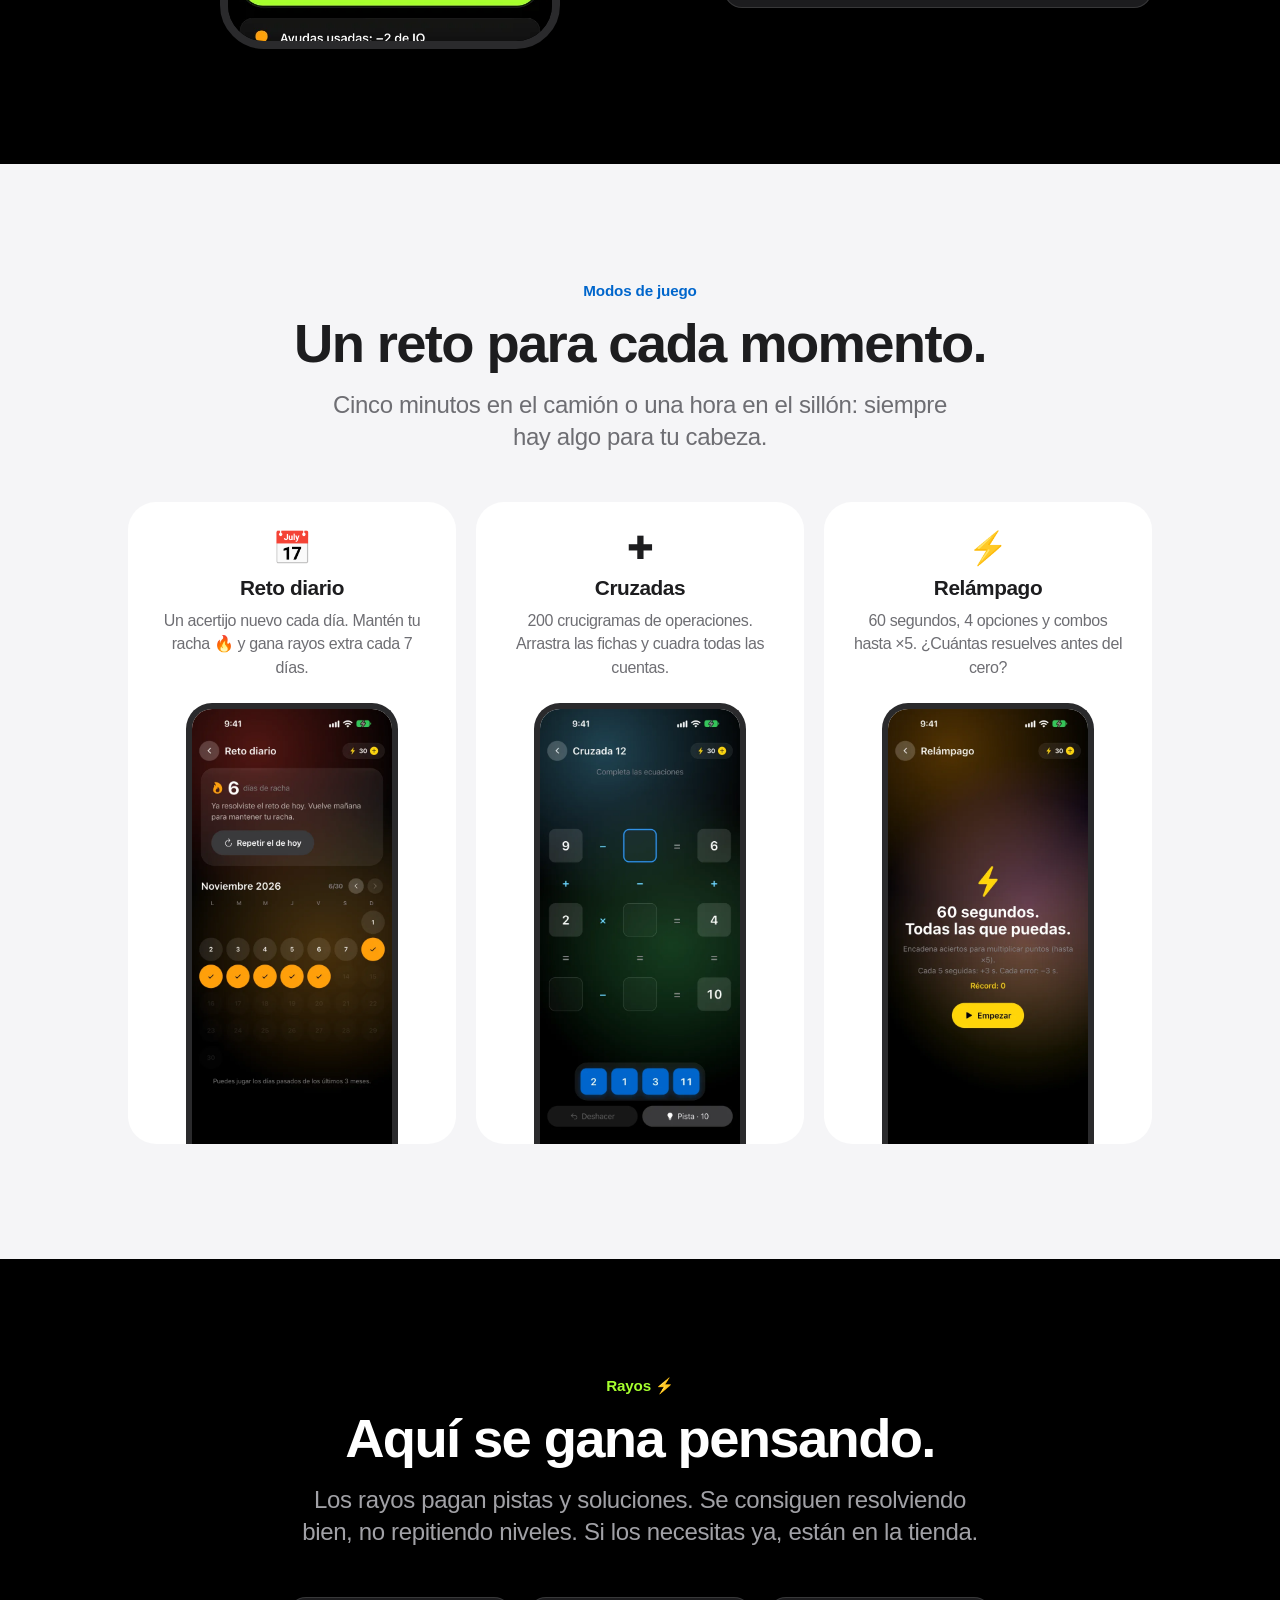
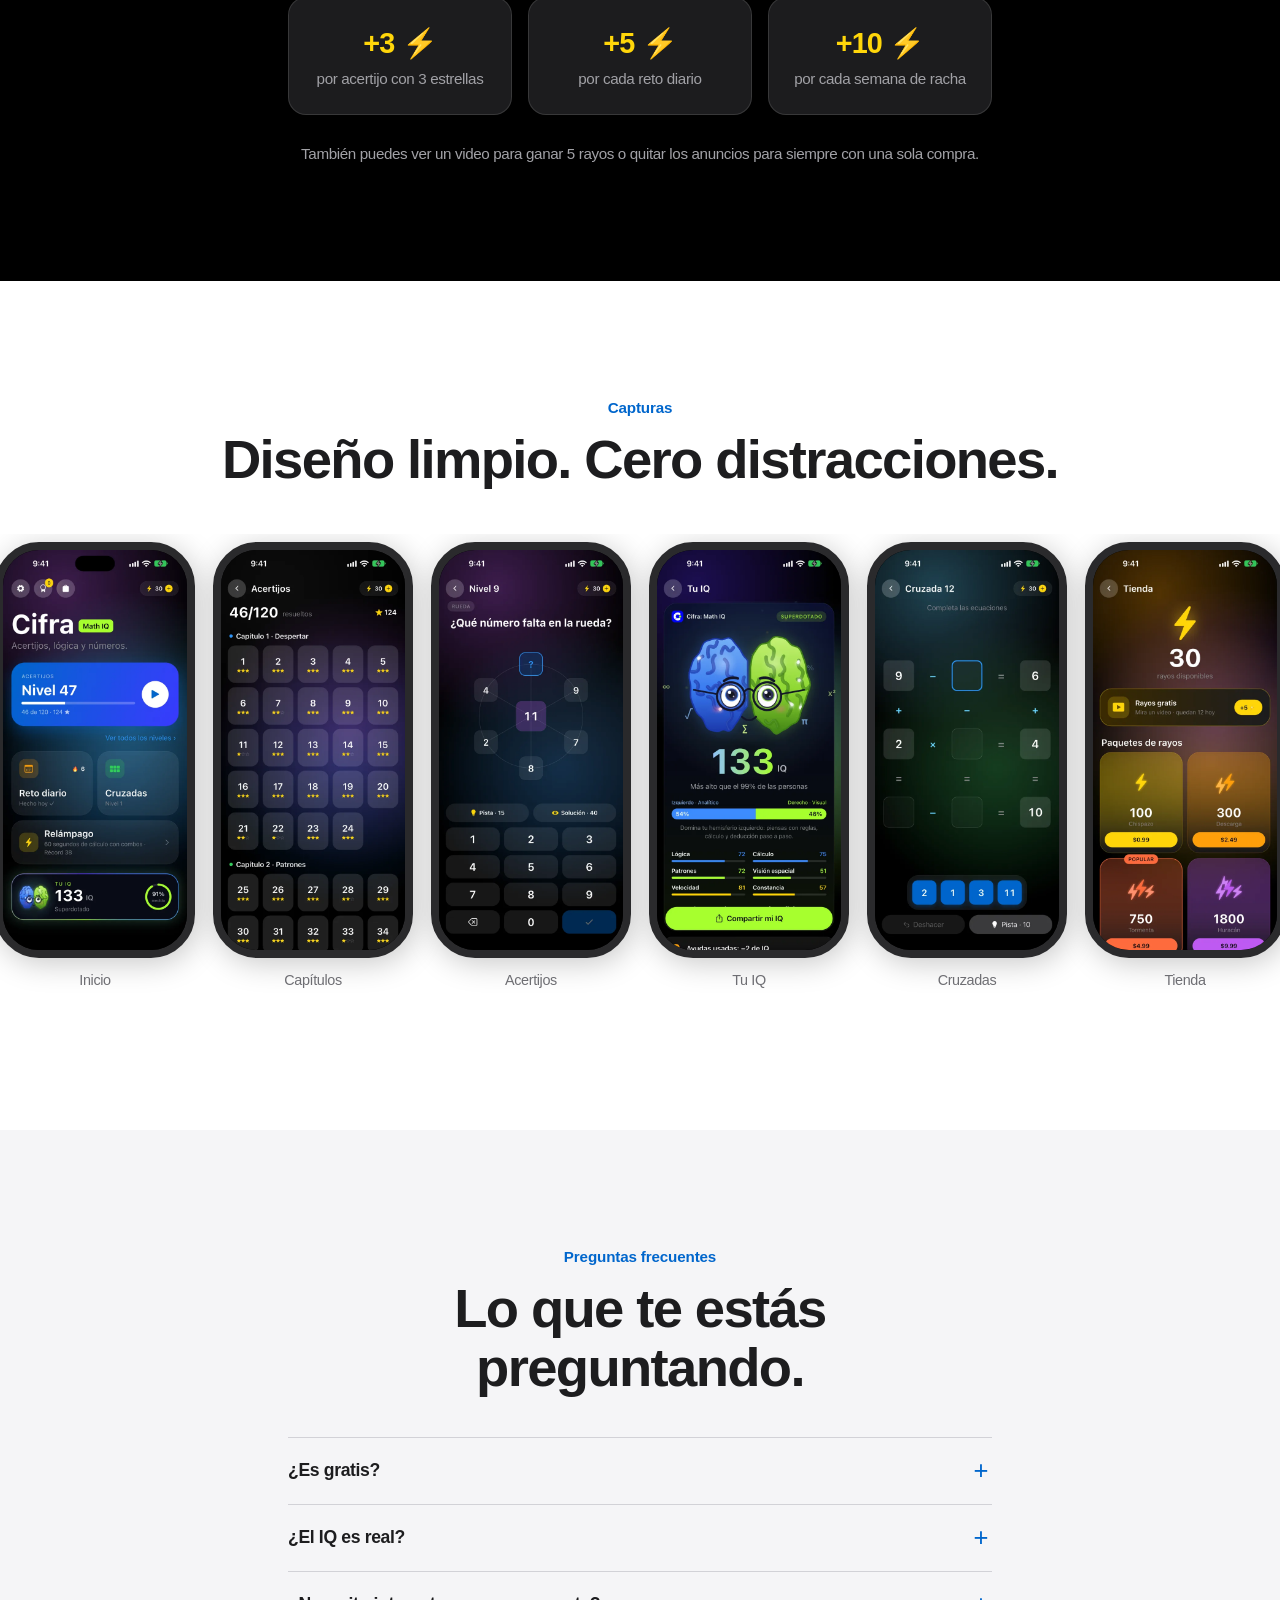
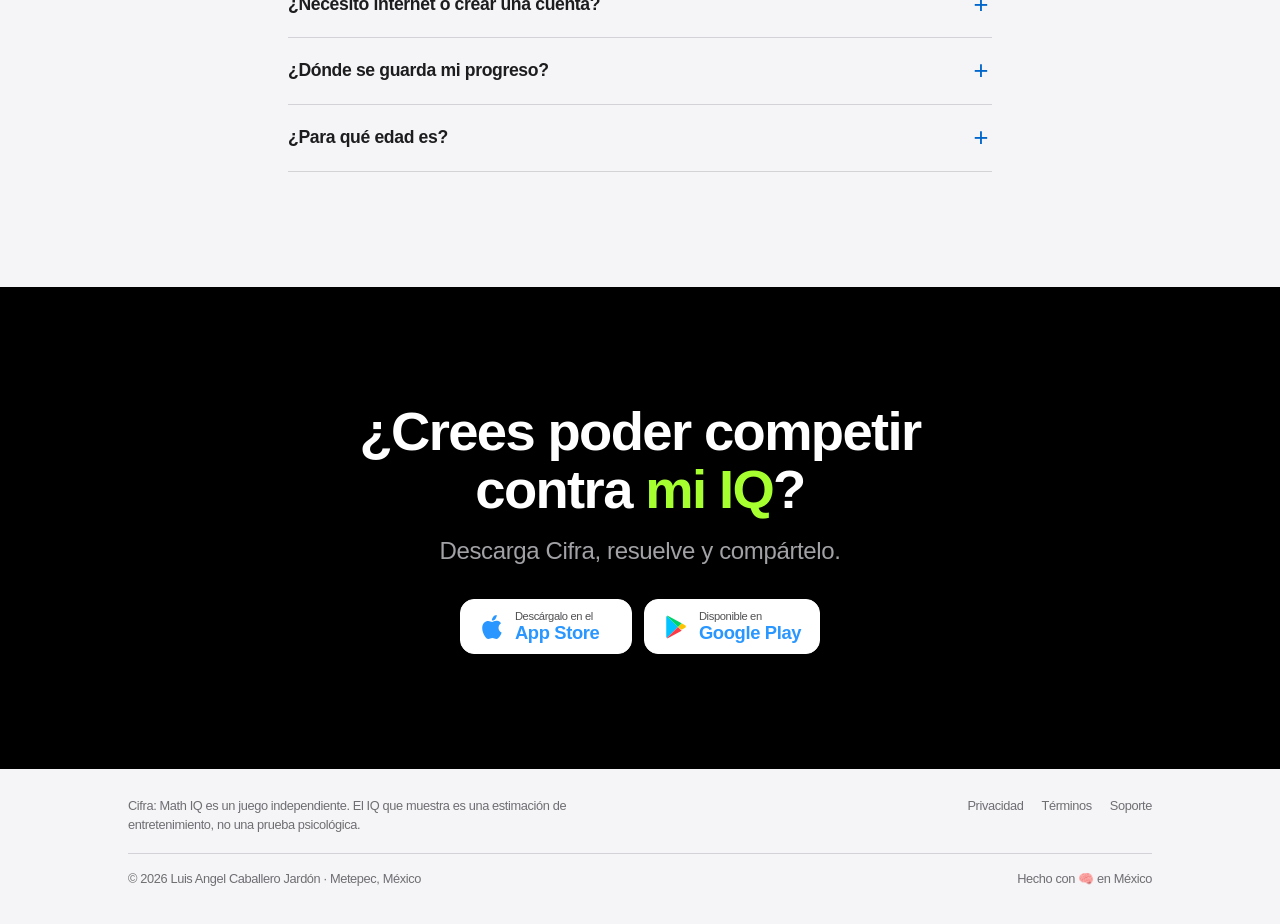
==== commit 1a9339e4: "Enlaces activos de App Store y Google Play Co-Authored-By: Claude Opus 5.5 <noreply@anthropic.com>" ====
--- a/index.html
+++ b/index.html
@@ -30,7 +30,7 @@
       "@context": "https://schema.org",
       "@type": "MobileApplication",
       "name": "Cifra: Math IQ",
-      "operatingSystem": "iOS",
+      "operatingSystem": "iOS, Android",
       "applicationCategory": "GameApplication",
       "genre": "Puzzle",
       "inLanguage": "es",
@@ -70,13 +70,13 @@
                 <p class="lead reveal">Acertijos, lógica y números. Un juego que sí te pone a pensar y que mide tu IQ mientras juegas.</p>
 
                 <div class="store-row reveal" id="descargar">
-                    <a class="store-btn soon" data-store="ios">
+                    <a class="store-btn" data-store="ios" href="https://apps.apple.com/mx/app/cifra-math-iq/id6834884097" target="_blank" rel="noopener">
                         <svg viewBox="0 0 24 24" aria-hidden="true"><path fill="currentColor" d="M16.37 1.43c0 1.14-.5 2.27-1.18 3.08-.74.9-1.99 1.57-2.99 1.57-.12 0-.23-.02-.3-.03-.01-.06-.04-.22-.04-.39 0-1.15.57-2.27 1.2-2.98.81-.94 2.15-1.64 3.25-1.68.03.13.06.28.06.43Zm4.56 15.71c-.03.07-.46 1.58-1.52 3.12-.94 1.34-1.94 2.71-3.43 2.71-1.52 0-1.9-.88-3.63-.88-1.7 0-2.3.91-3.67.91-1.38 0-2.33-1.26-3.43-2.8C4 18.38 2.97 15.57 2.97 12.92c0-4.28 2.8-6.55 5.55-6.55 1.45 0 2.67.95 3.6.95.86 0 2.22-1.01 3.9-1.01.61 0 2.89.06 4.37 2.19-.13.09-2.38 1.37-2.38 4.19 0 3.26 2.85 4.42 2.95 4.45Z"/></svg>
-                        <span><small data-live="Descárgalo en el">Muy pronto en el</small><strong>App Store</strong></span>
-                    </a>
-                    <a class="store-btn soon" data-store="android">
+                        <span><small data-live="Descárgalo en el">Descárgalo en el</small><strong>App Store</strong></span>
+                    </a>
+                    <a class="store-btn" data-store="android" href="https://play.google.com/store/apps/details?id=com.luiscaballero.cifra" target="_blank" rel="noopener">
                         <svg viewBox="0 0 24 24" aria-hidden="true"><path fill="#00c3ff" d="M3.6 1.8 13.8 12 3.6 22.2c-.37-.2-.6-.6-.6-1.1V2.9c0-.5.23-.9.6-1.1Z"/><path fill="#ffc400" d="m17.2 8.6 3.2 1.8c.9.5.9 1.8 0 2.3l-3.2 1.8-3.4-2.5Z"/><path fill="#00d26a" d="M3.6 1.8c.36-.22.82-.22 1.2 0l12.4 6.8-3.4 3.4Z"/><path fill="#ff3a44" d="m13.8 12 3.4 3.4-12.4 6.8c-.38.22-.84.22-1.2 0Z"/></svg>
-                        <span><small data-live="Disponible en">Muy pronto en</small><strong>Google Play</strong></span>
+                        <span><small data-live="Disponible en">Disponible en</small><strong>Google Play</strong></span>
                     </a>
                 </div>
                 <p class="soon-note">Gratis · Sin registro · Funciona sin conexión</p>
@@ -241,13 +241,13 @@
                 <h2 class="reveal">¿Crees poder competir<br>contra <span class="lime">mi IQ</span>?</h2>
                 <p class="lead reveal" style="margin-top:16px">Descarga Cifra, resuelve y compártelo.</p>
                 <div class="store-row reveal">
-                    <a class="store-btn soon" data-store="ios">
+                    <a class="store-btn" data-store="ios" href="https://apps.apple.com/mx/app/cifra-math-iq/id6834884097" target="_blank" rel="noopener">
                         <svg viewBox="0 0 24 24" aria-hidden="true"><path fill="currentColor" d="M16.37 1.43c0 1.14-.5 2.27-1.18 3.08-.74.9-1.99 1.57-2.99 1.57-.12 0-.23-.02-.3-.03-.01-.06-.04-.22-.04-.39 0-1.15.57-2.27 1.2-2.98.81-.94 2.15-1.64 3.25-1.68.03.13.06.28.06.43Zm4.56 15.71c-.03.07-.46 1.58-1.52 3.12-.94 1.34-1.94 2.71-3.43 2.71-1.52 0-1.9-.88-3.63-.88-1.7 0-2.3.91-3.67.91-1.38 0-2.33-1.26-3.43-2.8C4 18.38 2.97 15.57 2.97 12.92c0-4.28 2.8-6.55 5.55-6.55 1.45 0 2.67.95 3.6.95.86 0 2.22-1.01 3.9-1.01.61 0 2.89.06 4.37 2.19-.13.09-2.38 1.37-2.38 4.19 0 3.26 2.85 4.42 2.95 4.45Z"/></svg>
-                        <span><small data-live="Descárgalo en el">Muy pronto en el</small><strong>App Store</strong></span>
-                    </a>
-                    <a class="store-btn soon" data-store="android">
+                        <span><small data-live="Descárgalo en el">Descárgalo en el</small><strong>App Store</strong></span>
+                    </a>
+                    <a class="store-btn" data-store="android" href="https://play.google.com/store/apps/details?id=com.luiscaballero.cifra" target="_blank" rel="noopener">
                         <svg viewBox="0 0 24 24" aria-hidden="true"><path fill="#00c3ff" d="M3.6 1.8 13.8 12 3.6 22.2c-.37-.2-.6-.6-.6-1.1V2.9c0-.5.23-.9.6-1.1Z"/><path fill="#ffc400" d="m17.2 8.6 3.2 1.8c.9.5.9 1.8 0 2.3l-3.2 1.8-3.4-2.5Z"/><path fill="#00d26a" d="M3.6 1.8c.36-.22.82-.22 1.2 0l12.4 6.8-3.4 3.4Z"/><path fill="#ff3a44" d="m13.8 12 3.4 3.4-12.4 6.8c-.38.22-.84.22-1.2 0Z"/></svg>
-                        <span><small data-live="Disponible en">Muy pronto en</small><strong>Google Play</strong></span>
+                        <span><small data-live="Disponible en">Disponible en</small><strong>Google Play</strong></span>
                     </a>
                 </div>
             </div>
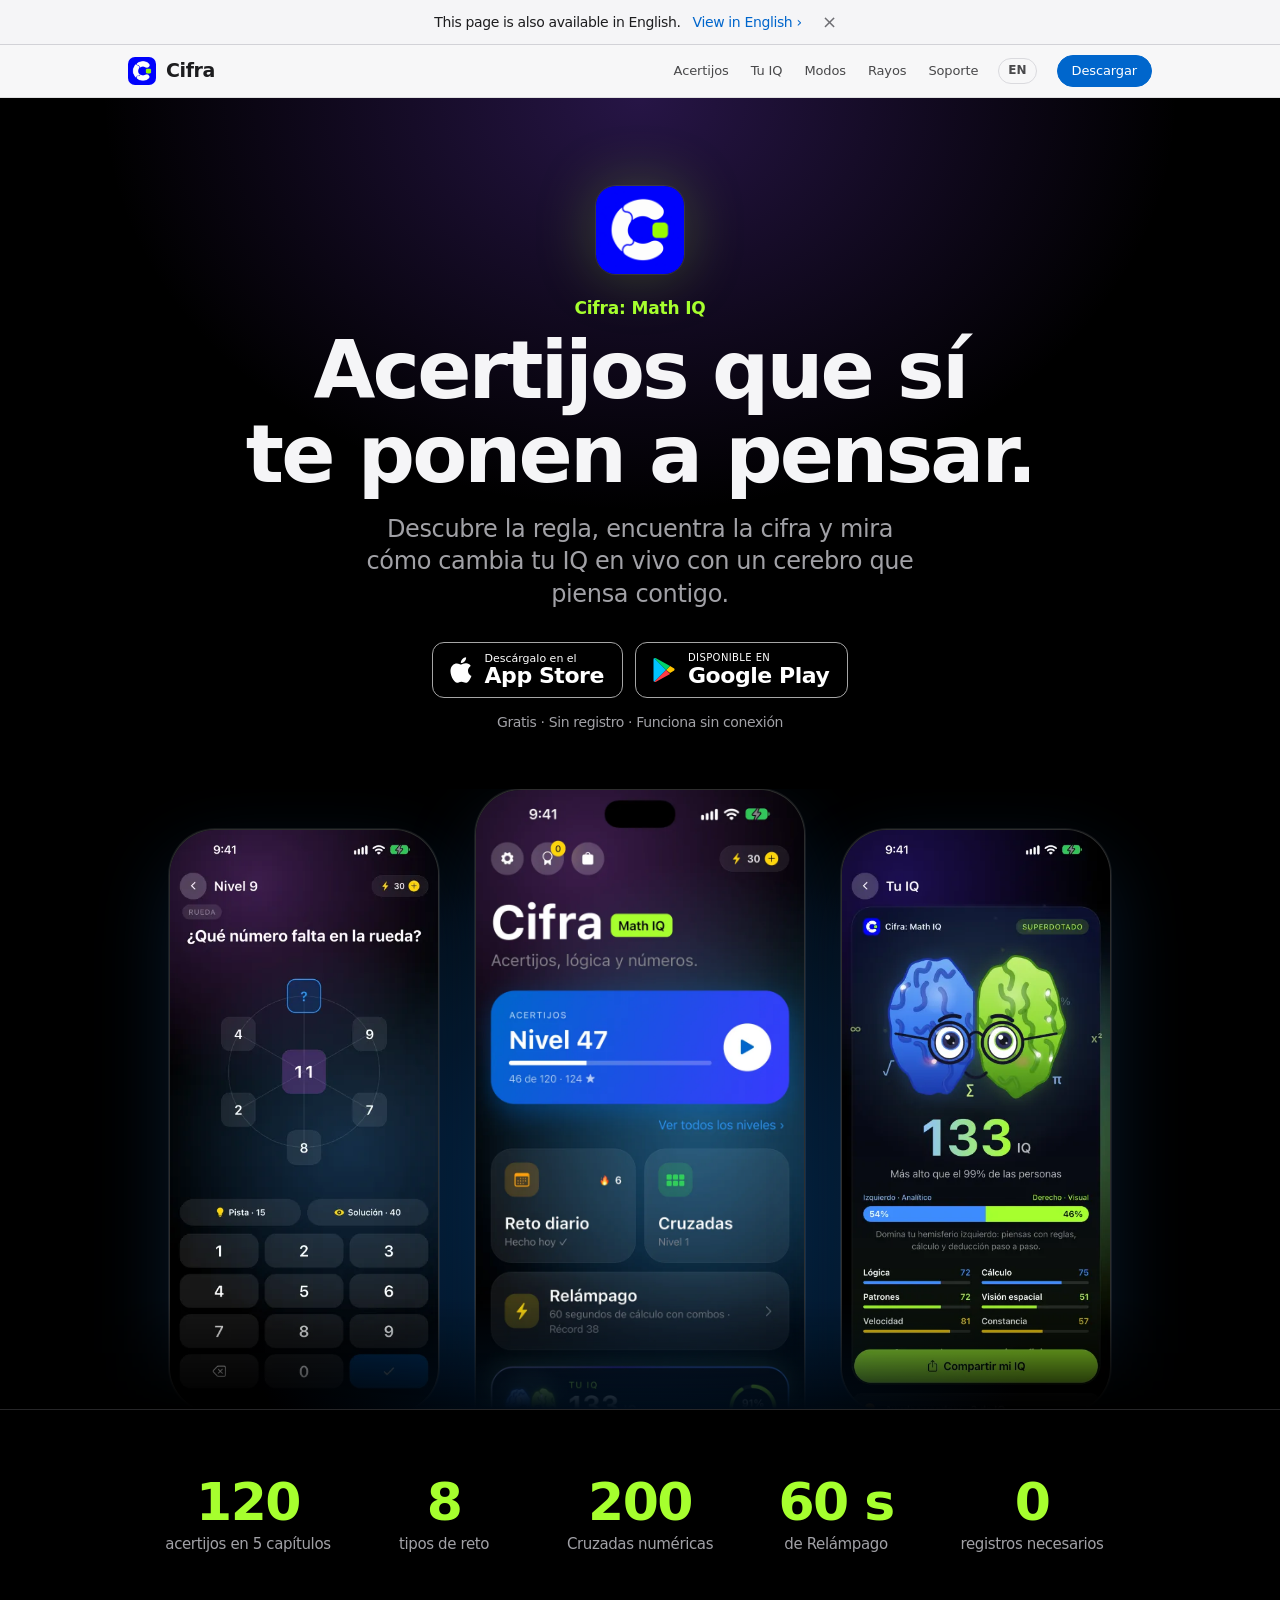
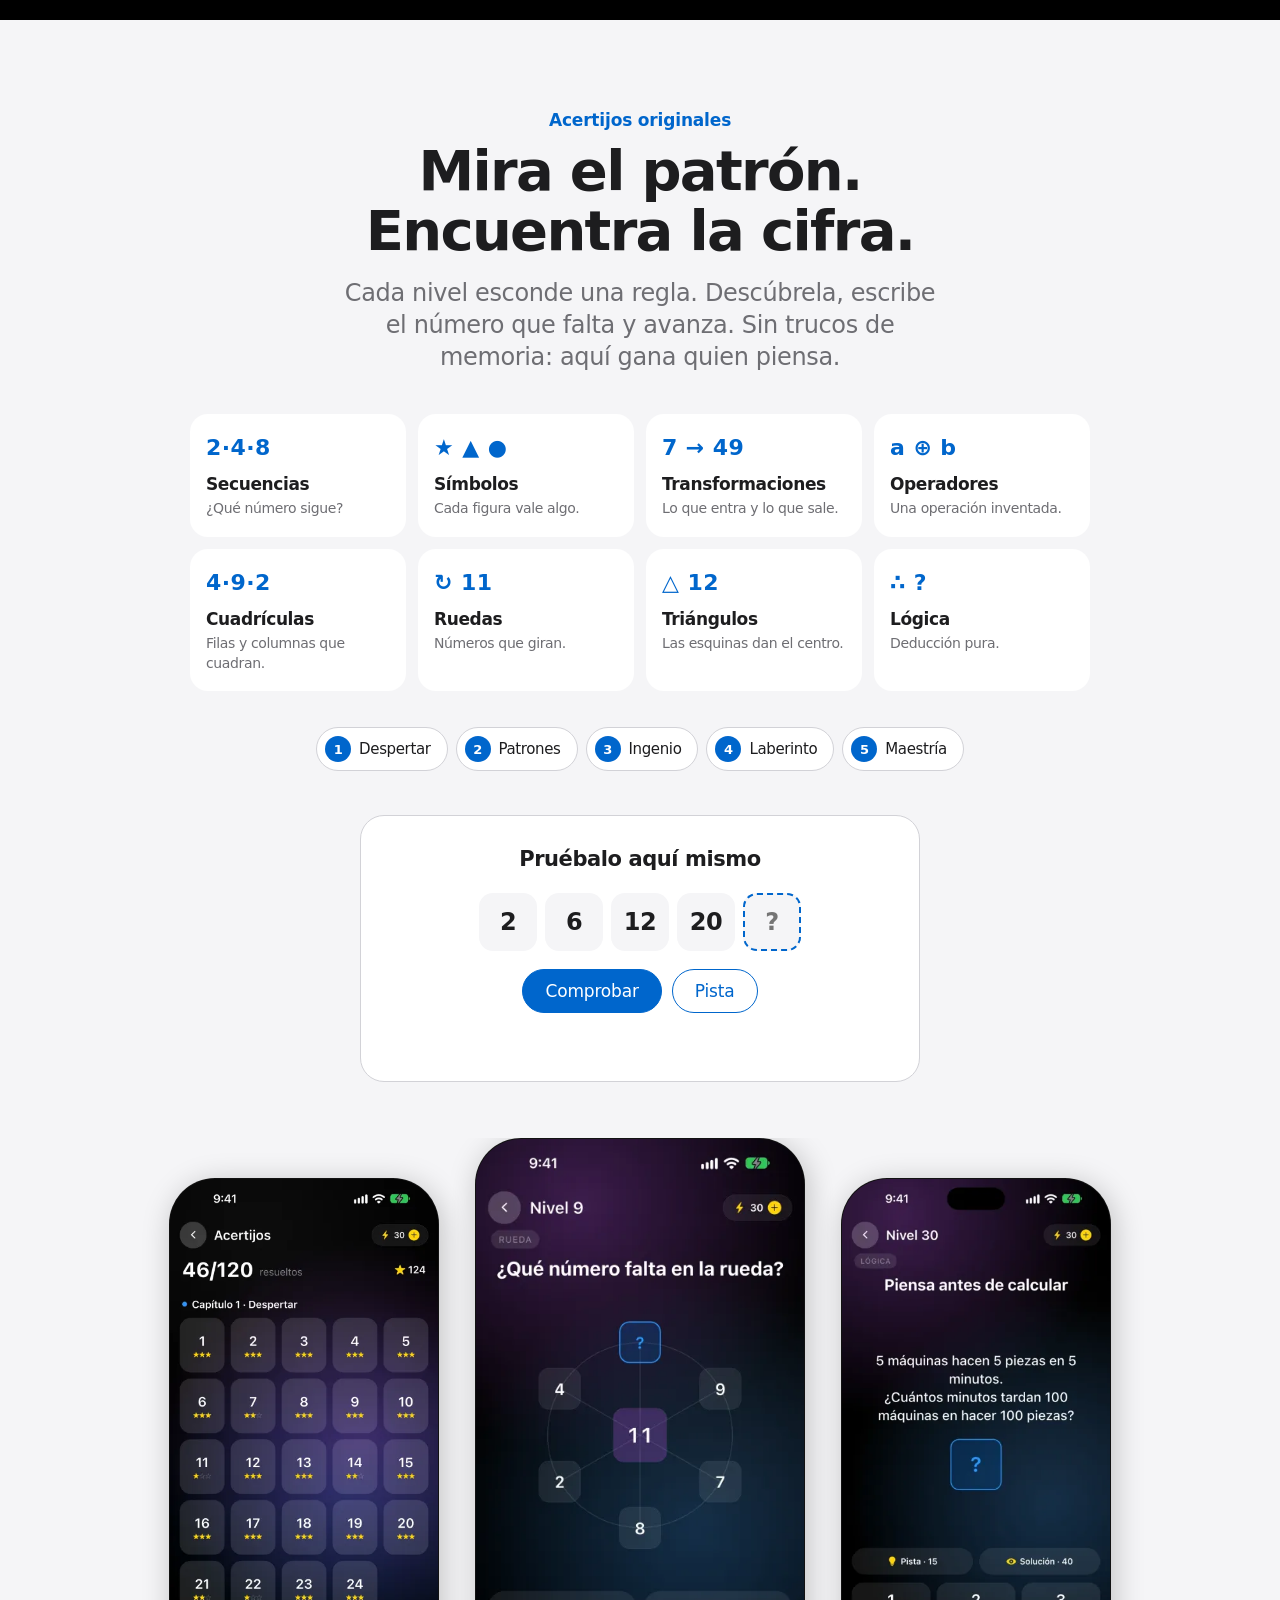
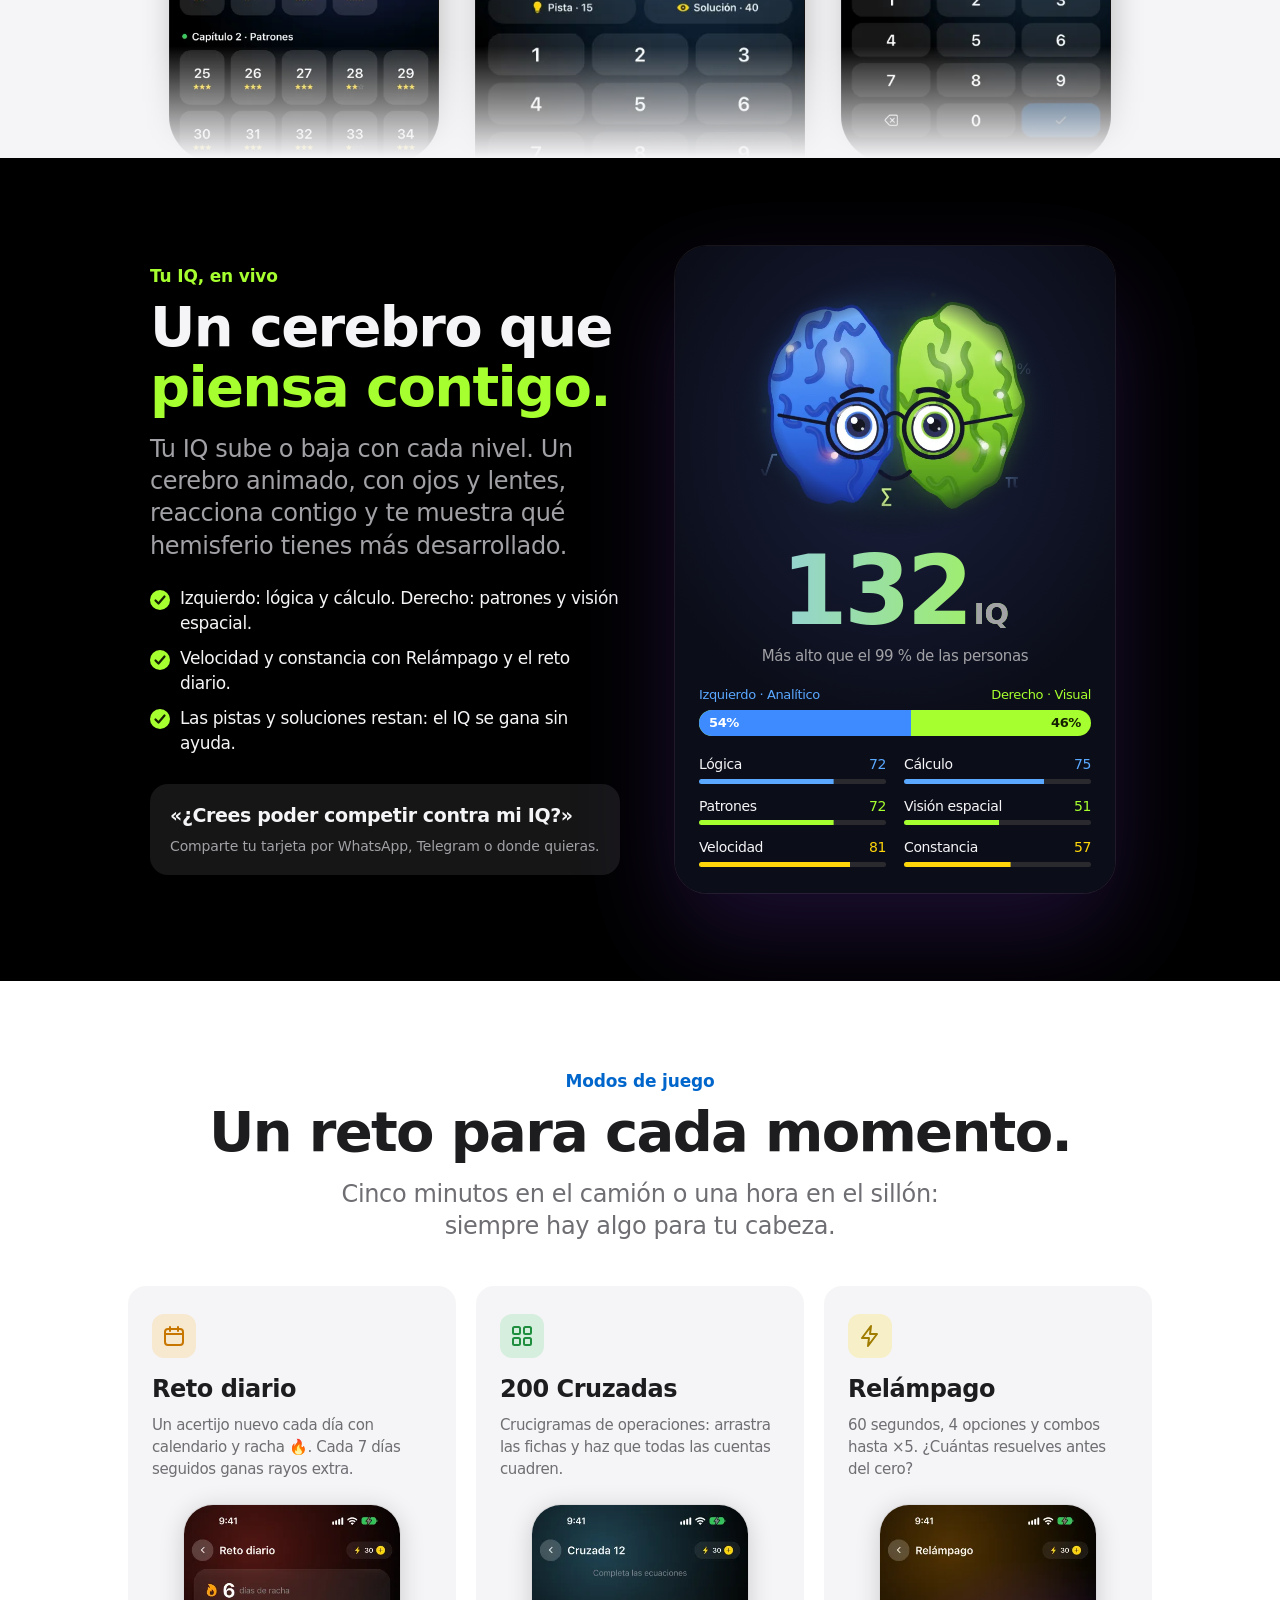
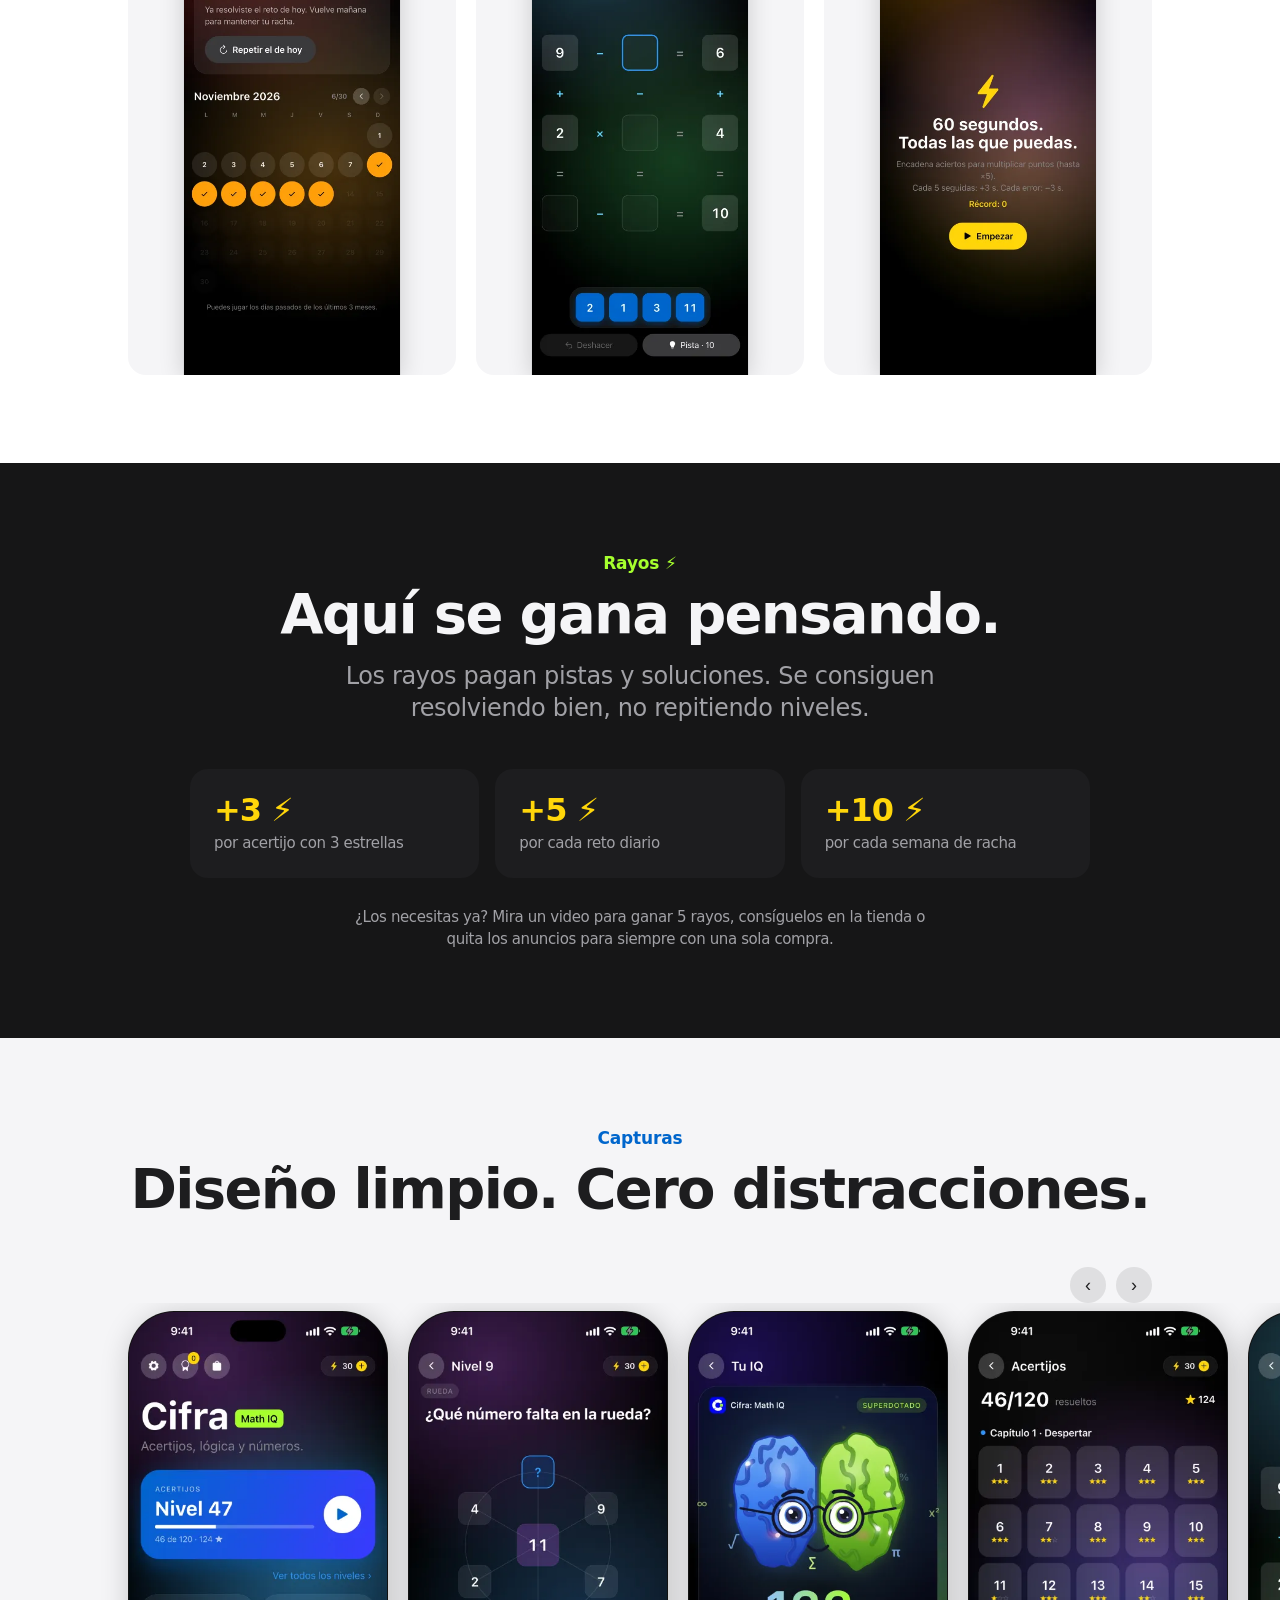
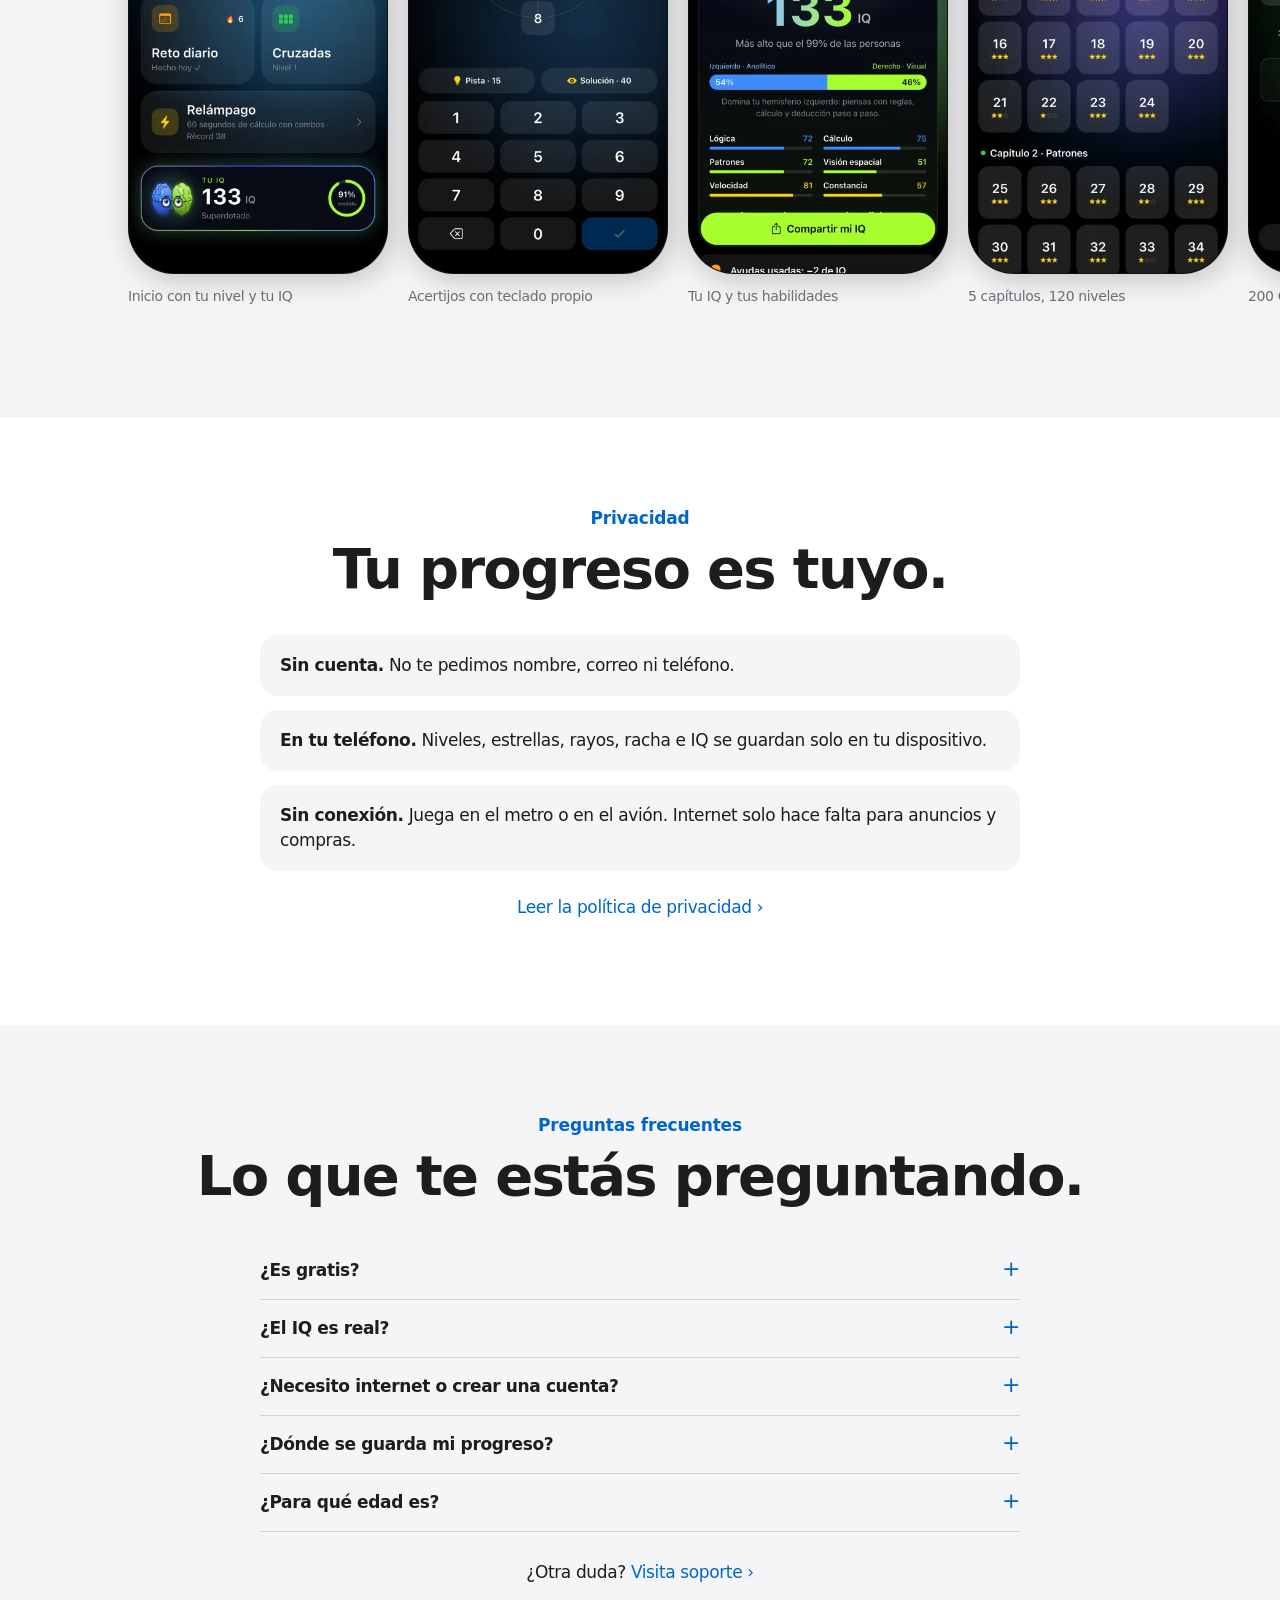
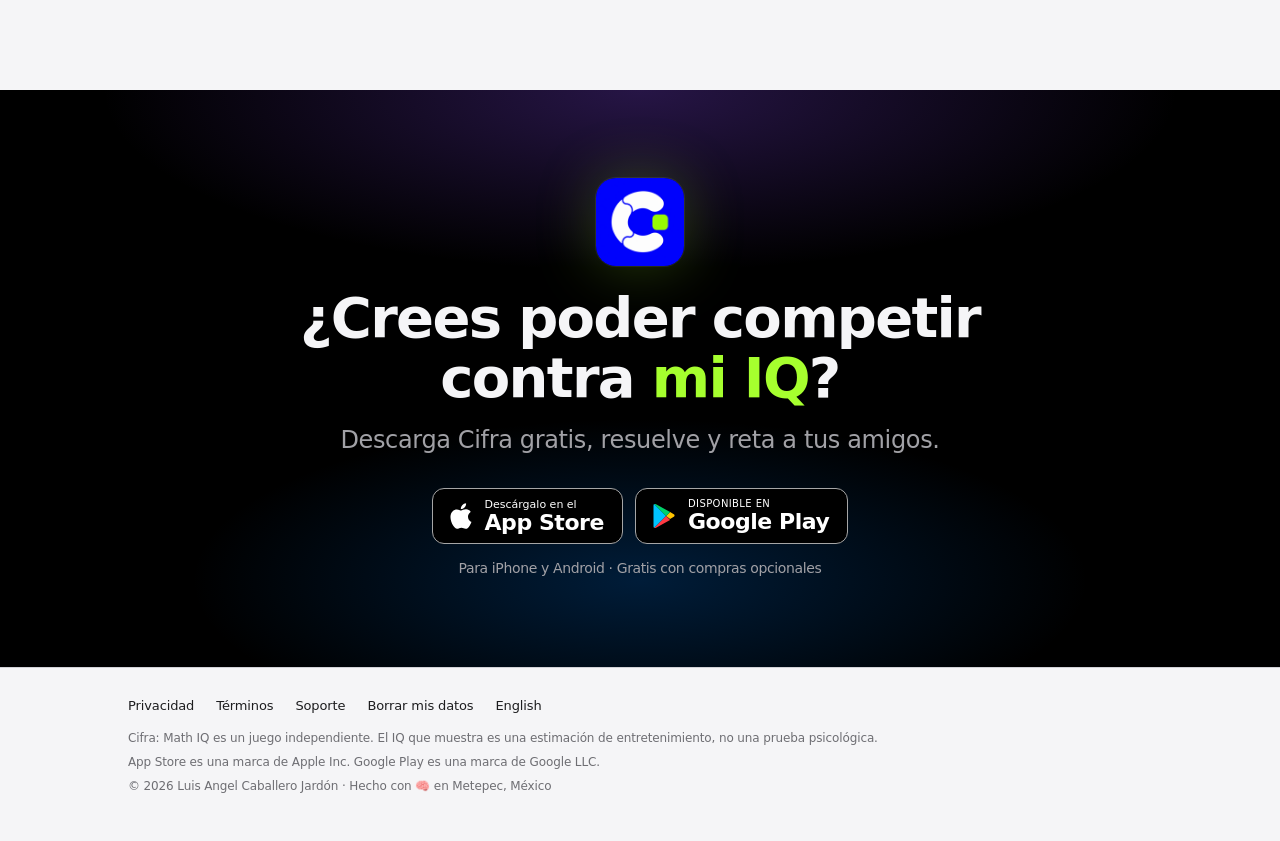
==== commit 2bb222dd: "Rediseño del sitio estilo Apple, versión en inglés y SEO - Nueva portada con mosaicos claro/oscuro (" ====
--- a/index.html
+++ b/index.html
@@ -1,275 +1,388 @@
 <!DOCTYPE html>
 <html lang="es-MX">
 <head>
-    <meta charset="UTF-8">
-    <meta name="viewport" content="width=device-width, initial-scale=1.0, viewport-fit=cover">
-    <title>Cifra: Math IQ · Acertijos, lógica y números</title>
-    <meta name="description" content="Cifra: Math IQ es un juego de acertijos matemáticos y lógica. 120 acertijos originales, reto diario, 200 cruzadas, modo Relámpago y un IQ que se mide mientras juegas. Gratis en iPhone.">
-    <meta name="theme-color" content="#000000">
-    <link rel="canonical" href="https://llcaballeroll.github.io/cifra_math_iq_web/">
-
-    <meta property="og:type" content="website">
-    <meta property="og:site_name" content="Cifra: Math IQ">
-    <meta property="og:locale" content="es_MX">
-    <meta property="og:title" content="Cifra: Math IQ · ¿Crees poder competir contra mi IQ?">
-    <meta property="og:description" content="Acertijos, lógica y números. Resuelve, mide tu IQ y reta a tus amigos.">
-    <meta property="og:url" content="https://llcaballeroll.github.io/cifra_math_iq_web/">
-    <meta property="og:image" content="https://llcaballeroll.github.io/cifra_math_iq_web/assets/img/og-image.jpg">
-    <meta property="og:image:width" content="1200">
-    <meta property="og:image:height" content="630">
-    <meta property="og:image:alt" content="Cifra: Math IQ, juego de acertijos matemáticos con un cerebro animado que mide tu IQ">
-    <meta name="twitter:card" content="summary_large_image">
-
-    <link rel="icon" type="image/png" sizes="32x32" href="assets/img/favicon-32.png">
-    <link rel="icon" type="image/png" sizes="192x192" href="assets/img/icon-192.png">
-    <link rel="apple-touch-icon" href="assets/img/apple-touch-icon.png">
-    <link rel="stylesheet" href="css/styles.css">
-
-    <script type="application/ld+json">
-    {
-      "@context": "https://schema.org",
-      "@type": "MobileApplication",
-      "name": "Cifra: Math IQ",
-      "operatingSystem": "iOS, Android",
-      "applicationCategory": "GameApplication",
-      "genre": "Puzzle",
-      "inLanguage": "es",
-      "offers": { "@type": "Offer", "price": "0", "priceCurrency": "MXN" },
-      "author": { "@type": "Person", "name": "Luis Angel Caballero Jardón" },
-      "image": "https://llcaballeroll.github.io/cifra_math_iq_web/assets/img/og-image.jpg"
-    }
-    </script>
-    <script>document.documentElement.classList.add('js');</script>
+  <meta charset="utf-8">
+  <meta name="viewport" content="width=device-width, initial-scale=1, viewport-fit=cover">
+  <meta name="color-scheme" content="light dark">
+  <title>Cifra: Math IQ · Acertijos matemáticos que miden tu IQ</title>
+  <meta name="description" content="Cifra: Math IQ es un juego de acertijos matemáticos y lógica: 120 niveles, 8 tipos de reto, un cerebro animado que mide tu IQ en vivo, reto diario, 200 Cruzadas y modo Relámpago. Gratis en iPhone y Android, sin registro y sin conexión.">
+  <meta name="theme-color" content="#f5f5f7" media="(prefers-color-scheme: light)">
+  <meta name="theme-color" content="#000000" media="(prefers-color-scheme: dark)">
+  <meta name="apple-itunes-app" content="app-id=6834884097">
+  <link rel="canonical" href="https://llcaballeroll.github.io/cifra_math_iq_web/">
+  <link rel="alternate" hreflang="es" href="https://llcaballeroll.github.io/cifra_math_iq_web/">
+  <link rel="alternate" hreflang="en" href="https://llcaballeroll.github.io/cifra_math_iq_web/en/">
+  <link rel="alternate" hreflang="x-default" href="https://llcaballeroll.github.io/cifra_math_iq_web/">
+
+  <meta property="og:type" content="website">
+  <meta property="og:site_name" content="Cifra: Math IQ">
+  <meta property="og:locale" content="es_MX">
+  <meta property="og:locale:alternate" content="en_US">
+  <meta property="og:title" content="Cifra: Math IQ · ¿Crees poder competir contra mi IQ?">
+  <meta property="og:description" content="Acertijos, lógica y números. Resuelve, mide tu IQ con un cerebro animado y reta a tus amigos. Gratis en iPhone y Android.">
+  <meta property="og:url" content="https://llcaballeroll.github.io/cifra_math_iq_web/">
+  <meta property="og:image" content="https://llcaballeroll.github.io/cifra_math_iq_web/assets/img/og-image.jpg">
+  <meta property="og:image:width" content="1200">
+  <meta property="og:image:height" content="630">
+  <meta property="og:image:alt" content="Cifra: Math IQ, juego de acertijos matemáticos con un cerebro animado que mide tu IQ">
+  <meta name="twitter:card" content="summary_large_image">
+  <meta name="twitter:title" content="Cifra: Math IQ · ¿Crees poder competir contra mi IQ?">
+  <meta name="twitter:description" content="Acertijos, lógica y números. Resuelve, mide tu IQ y reta a tus amigos.">
+  <meta name="twitter:image" content="https://llcaballeroll.github.io/cifra_math_iq_web/assets/img/og-image.jpg">
+
+  <link rel="icon" type="image/png" sizes="32x32" href="assets/img/favicon-32.png">
+  <link rel="icon" type="image/png" sizes="192x192" href="assets/img/icon-192.png">
+  <link rel="apple-touch-icon" href="assets/img/apple-touch-icon.png">
+  <link rel="stylesheet" href="css/styles.css">
+  <link rel="preload" as="image" href="assets/img/shots/home-760.webp" fetchpriority="high">
+
+  <script type="application/ld+json">
+  {
+    "@context": "https://schema.org",
+    "@graph": [
+      {
+        "@type": "MobileApplication",
+        "@id": "https://llcaballeroll.github.io/cifra_math_iq_web/#app",
+        "name": "Cifra: Math IQ",
+        "alternateName": "Cifra",
+        "description": "Juego de acertijos matemáticos y lógica: 120 niveles en 5 capítulos, 8 tipos de acertijo, IQ en vivo con un cerebro animado, reto diario con racha, 200 Cruzadas y modo Relámpago de 60 segundos. Sin registro y sin conexión.",
+        "url": "https://llcaballeroll.github.io/cifra_math_iq_web/",
+        "operatingSystem": "iOS, Android",
+        "applicationCategory": "GameApplication",
+        "applicationSubCategory": "Puzzle",
+        "genre": "Puzzle",
+        "inLanguage": ["es", "en"],
+        "image": "https://llcaballeroll.github.io/cifra_math_iq_web/assets/img/icon-512.png",
+        "screenshot": [
+          "https://llcaballeroll.github.io/cifra_math_iq_web/assets/img/shots/home-760.webp",
+          "https://llcaballeroll.github.io/cifra_math_iq_web/assets/img/shots/iq-760.webp",
+          "https://llcaballeroll.github.io/cifra_math_iq_web/assets/img/shots/level9-760.webp"
+        ],
+        "installUrl": "https://apps.apple.com/app/id6834884097",
+        "downloadUrl": "https://play.google.com/store/apps/details?id=com.luiscaballero.cifra",
+        "sameAs": [
+          "https://apps.apple.com/app/id6834884097",
+          "https://play.google.com/store/apps/details?id=com.luiscaballero.cifra"
+        ],
+        "offers": { "@type": "Offer", "price": "0", "priceCurrency": "USD", "availability": "https://schema.org/InStock" },
+        "author": { "@type": "Person", "name": "Luis Angel Caballero Jardón" }
+      },
+      {
+        "@type": "WebSite",
+        "name": "Cifra: Math IQ",
+        "url": "https://llcaballeroll.github.io/cifra_math_iq_web/",
+        "inLanguage": "es-MX"
+      },
+      {
+        "@type": "FAQPage",
+        "mainEntity": [
+          { "@type": "Question", "name": "¿Cifra: Math IQ es gratis?", "acceptedAnswer": { "@type": "Answer", "text": "Sí. Todos los niveles se juegan gratis. Hay anuncios y, si quieres, puedes comprar rayos o quitar los anuncios con una compra única." } },
+          { "@type": "Question", "name": "¿El IQ es real?", "acceptedAnswer": { "@type": "Answer", "text": "Es una estimación de entretenimiento basada en cómo juegas: aciertos, estrellas, velocidad, constancia y ayudas usadas. No es una prueba psicológica ni un diagnóstico." } },
+          { "@type": "Question", "name": "¿Necesito internet o crear una cuenta?", "acceptedAnswer": { "@type": "Answer", "text": "No. Cifra funciona sin conexión y sin registro. Solo se necesita internet para los anuncios y las compras." } },
+          { "@type": "Question", "name": "¿Dónde se guarda mi progreso?", "acceptedAnswer": { "@type": "Answer", "text": "En tu teléfono. No hay servidores con datos de jugadores. Si borras la app se borra tu progreso; «Quitar anuncios» siempre se puede restaurar." } },
+          { "@type": "Question", "name": "¿Para qué edad es?", "acceptedAnswer": { "@type": "Answer", "text": "Para todo público. Los acertijos van de fáciles a muy difíciles, así que hay reto para chicos y grandes." } }
+        ]
+      }
+    ]
+  }
+  </script>
+  <script>document.documentElement.classList.add('js');</script>
 </head>
 <body>
-    <a class="skip-link" href="#contenido">Saltar al contenido</a>
-
-    <nav class="navbar" aria-label="Principal">
-        <div class="container nav-inner">
-            <a href="index.html" class="brand" aria-label="Cifra: Math IQ, inicio">
-                <img src="assets/img/icon-192.png" alt="" width="30" height="30">
-                Cifra
-            </a>
-            <div class="nav-links">
-                <a href="#acertijos">Acertijos</a>
-                <a href="#iq">IQ</a>
-                <a href="#modos">Modos</a>
-                <a href="#rayos">Rayos</a>
-                <a href="support.html">Soporte</a>
+  <a class="skip-link" href="#contenido">Saltar al contenido</a>
+
+  <div class="lang-bar" data-lang-bar hidden lang="en">
+    <div class="wrap">
+      <span>This page is also available in English.</span>
+      <a href="en/" hreflang="en" data-lang-link="en">View in English ›</a>
+      <button type="button" aria-label="Close">×</button>
+    </div>
+  </div>
+
+  <header class="nav">
+    <nav class="wrap nav-inner" aria-label="Principal">
+      <a class="brand" href="./" aria-label="Cifra: Math IQ, inicio"><img src="assets/img/icon-192.png" alt="" width="28" height="28">Cifra</a>
+      <div class="nav-links">
+        <a href="#acertijos">Acertijos</a>
+        <a href="#iq">Tu IQ</a>
+        <a href="#modos">Modos</a>
+        <a href="#rayos">Rayos</a>
+        <a href="support.html">Soporte</a>
+      </div>
+      <a class="nav-lang" href="en/" hreflang="en" lang="en" data-lang-link="en" aria-label="English version">EN</a>
+      <a class="btn" href="#descargar" data-smart-download>Descargar</a>
+    </nav>
+  </header>
+
+  <main id="contenido">
+    <!-- Portada -->
+    <section class="tile dark hero" aria-labelledby="hero-title">
+      <div class="wrap">
+        <img class="hero-icon" src="assets/img/icon-192.png" alt="" width="88" height="88">
+        <p class="eyebrow">Cifra: Math IQ</p>
+        <h1 id="hero-title" class="display reveal">Acertijos que sí<br>te ponen a pensar.</h1>
+        <p class="lead reveal">Descubre la regla, encuentra la cifra y mira cómo cambia tu IQ en vivo con un cerebro que piensa contigo.</p>
+        <div class="badges reveal">
+          <a class="store-badge" data-store="ios" href="https://apps.apple.com/app/id6834884097" target="_blank" rel="noopener" aria-label="Descárgalo en el App Store">
+            <svg viewBox="0 0 24 24" aria-hidden="true"><path fill="currentColor" d="M16.37 1.43c0 1.14-.5 2.27-1.18 3.08-.74.9-1.99 1.57-2.99 1.57-.12 0-.23-.02-.3-.03-.01-.06-.04-.22-.04-.39 0-1.15.57-2.27 1.2-2.98.81-.94 2.15-1.64 3.25-1.68.03.13.06.28.06.43Zm4.56 15.71c-.03.07-.46 1.58-1.52 3.12-.94 1.34-1.94 2.71-3.43 2.71-1.52 0-1.9-.88-3.63-.88-1.7 0-2.3.91-3.67.91-1.38 0-2.33-1.26-3.43-2.8C4 18.38 2.97 15.57 2.97 12.92c0-4.28 2.8-6.55 5.55-6.55 1.45 0 2.67.95 3.6.95.86 0 2.22-1.01 3.9-1.01.61 0 2.89.06 4.37 2.19-.13.09-2.38 1.37-2.38 4.19 0 3.26 2.85 4.42 2.95 4.45Z"/></svg>
+            <span><small>Descárgalo en el</small><strong>App Store</strong></span>
+          </a>
+          <a class="store-badge" data-store="android" href="https://play.google.com/store/apps/details?id=com.luiscaballero.cifra" target="_blank" rel="noopener" aria-label="Disponible en Google Play">
+            <svg viewBox="0 0 24 24" aria-hidden="true"><path fill="#00c3ff" d="M3.6 1.8 13.8 12 3.6 22.2c-.37-.2-.6-.6-.6-1.1V2.9c0-.5.23-.9.6-1.1Z"/><path fill="#ffc400" d="m17.2 8.6 3.2 1.8c.9.5.9 1.8 0 2.3l-3.2 1.8-3.4-2.5Z"/><path fill="#00d26a" d="M3.6 1.8c.36-.22.82-.22 1.2 0l12.4 6.8-3.4 3.4Z"/><path fill="#ff3a44" d="m13.8 12 3.4 3.4-12.4 6.8c-.38.22-.84.22-1.2 0Z"/></svg>
+            <span><small>Disponible en</small><strong>Google Play</strong></span>
+          </a>
+        </div>
+        <p class="badge-note">Gratis · Sin registro · Funciona sin conexión</p>
+      </div>
+      <div class="stage crop">
+        <img class="screen side" src="assets/img/shots/level9-420.webp" alt="Un acertijo de Cifra con su teclado numérico" width="420" height="913" loading="lazy">
+        <img class="screen" src="assets/img/shots/home-760.webp" srcset="assets/img/shots/home-420.webp 420w, assets/img/shots/home-760.webp 760w" sizes="(max-width: 640px) 78vw, 330px" alt="Pantalla de inicio de Cifra con el nivel actual, el reto diario, Cruzadas, Relámpago y tu IQ" width="760" height="1652" fetchpriority="high">
+        <img class="screen side" src="assets/img/shots/iq-420.webp" alt="Pantalla de IQ con el cerebro animado y los dos hemisferios" width="420" height="913" loading="lazy">
+      </div>
+    </section>
+
+    <!-- Cifras -->
+    <section class="tile dark facts-tile" aria-label="El juego en cifras">
+      <div class="wrap">
+        <div class="facts reveal">
+          <div><b>120</b><span>acertijos en 5 capítulos</span></div>
+          <div><b>8</b><span>tipos de reto</span></div>
+          <div><b>200</b><span>Cruzadas numéricas</span></div>
+          <div><b>60 s</b><span>de Relámpago</span></div>
+          <div><b>0</b><span>registros necesarios</span></div>
+        </div>
+      </div>
+    </section>
+
+    <!-- Acertijos -->
+    <section id="acertijos" class="tile alt" aria-labelledby="acertijos-title">
+      <div class="wrap">
+        <p class="eyebrow">Acertijos originales</p>
+        <h2 id="acertijos-title" class="headline reveal">Mira el patrón.<br>Encuentra la cifra.</h2>
+        <p class="lead reveal">Cada nivel esconde una regla. Descúbrela, escribe el número que falta y avanza. Sin trucos de memoria: aquí gana quien piensa.</p>
+        <ul class="types reveal" aria-label="Tipos de acertijo">
+          <li><span class="glyph" aria-hidden="true">2·4·8</span><strong>Secuencias</strong><span>¿Qué número sigue?</span></li>
+          <li><span class="glyph" aria-hidden="true">★ ▲ ●</span><strong>Símbolos</strong><span>Cada figura vale algo.</span></li>
+          <li><span class="glyph" aria-hidden="true">7 → 49</span><strong>Transformaciones</strong><span>Lo que entra y lo que sale.</span></li>
+          <li><span class="glyph" aria-hidden="true">a ⊕ b</span><strong>Operadores</strong><span>Una operación inventada.</span></li>
+          <li><span class="glyph" aria-hidden="true">4·9·2</span><strong>Cuadrículas</strong><span>Filas y columnas que cuadran.</span></li>
+          <li><span class="glyph" aria-hidden="true">↻ 11</span><strong>Ruedas</strong><span>Números que giran.</span></li>
+          <li><span class="glyph" aria-hidden="true">△ 12</span><strong>Triángulos</strong><span>Las esquinas dan el centro.</span></li>
+          <li><span class="glyph" aria-hidden="true">∴ ?</span><strong>Lógica</strong><span>Deducción pura.</span></li>
+        </ul>
+        <ol class="chapters reveal" aria-label="Capítulos">
+          <li>Despertar</li><li>Patrones</li><li>Ingenio</li><li>Laberinto</li><li>Maestría</li>
+        </ol>
+
+        <div class="try reveal" data-try data-answer="30"
+             data-ok3="¡Correcto a la primera! Eso vale 3 estrellas y +3 ⚡."
+             data-ok="¡Correcto! En la app, sin ayuda, serían 3 estrellas."
+             data-no="Casi. Revisa cuánto crece cada salto."
+             data-hint-text="Pista: mira la diferencia entre cada número: +4, +6, +8…">
+          <h3>Pruébalo aquí mismo</h3>
+          <form>
+            <div class="seq">
+              <span>2</span><span>6</span><span>12</span><span>20</span>
+              <label class="visually-hidden" for="try-es">¿Qué número sigue?</label>
+              <input id="try-es" type="text" inputmode="numeric" pattern="[0-9]*" maxlength="3" autocomplete="off" placeholder="?">
             </div>
-            <a href="#descargar" class="nav-cta" data-smart-download>Descargar</a>
-        </div>
-    </nav>
-
-    <main id="contenido">
-        <!-- HERO -->
-        <header class="hero dark">
-            <div class="container">
-                <img class="hero-logo reveal" src="assets/img/icon-512.png" alt="" width="96" height="96">
-                <h1 class="reveal">Cifra<span class="badge">Math IQ</span></h1>
-                <p class="lead reveal">Acertijos, lógica y números. Un juego que sí te pone a pensar y que mide tu IQ mientras juegas.</p>
-
-                <div class="store-row reveal" id="descargar">
-                    <a class="store-btn" data-store="ios" href="https://apps.apple.com/mx/app/cifra-math-iq/id6834884097" target="_blank" rel="noopener">
-                        <svg viewBox="0 0 24 24" aria-hidden="true"><path fill="currentColor" d="M16.37 1.43c0 1.14-.5 2.27-1.18 3.08-.74.9-1.99 1.57-2.99 1.57-.12 0-.23-.02-.3-.03-.01-.06-.04-.22-.04-.39 0-1.15.57-2.27 1.2-2.98.81-.94 2.15-1.64 3.25-1.68.03.13.06.28.06.43Zm4.56 15.71c-.03.07-.46 1.58-1.52 3.12-.94 1.34-1.94 2.71-3.43 2.71-1.52 0-1.9-.88-3.63-.88-1.7 0-2.3.91-3.67.91-1.38 0-2.33-1.26-3.43-2.8C4 18.38 2.97 15.57 2.97 12.92c0-4.28 2.8-6.55 5.55-6.55 1.45 0 2.67.95 3.6.95.86 0 2.22-1.01 3.9-1.01.61 0 2.89.06 4.37 2.19-.13.09-2.38 1.37-2.38 4.19 0 3.26 2.85 4.42 2.95 4.45Z"/></svg>
-                        <span><small data-live="Descárgalo en el">Descárgalo en el</small><strong>App Store</strong></span>
-                    </a>
-                    <a class="store-btn" data-store="android" href="https://play.google.com/store/apps/details?id=com.luiscaballero.cifra" target="_blank" rel="noopener">
-                        <svg viewBox="0 0 24 24" aria-hidden="true"><path fill="#00c3ff" d="M3.6 1.8 13.8 12 3.6 22.2c-.37-.2-.6-.6-.6-1.1V2.9c0-.5.23-.9.6-1.1Z"/><path fill="#ffc400" d="m17.2 8.6 3.2 1.8c.9.5.9 1.8 0 2.3l-3.2 1.8-3.4-2.5Z"/><path fill="#00d26a" d="M3.6 1.8c.36-.22.82-.22 1.2 0l12.4 6.8-3.4 3.4Z"/><path fill="#ff3a44" d="m13.8 12 3.4 3.4-12.4 6.8c-.38.22-.84.22-1.2 0Z"/></svg>
-                        <span><small data-live="Disponible en">Disponible en</small><strong>Google Play</strong></span>
-                    </a>
-                </div>
-                <p class="soon-note">Gratis · Sin registro · Funciona sin conexión</p>
-
-                <div class="hero-phones reveal">
-                    <div class="hero-glow" aria-hidden="true"></div>
-                    <div class="phone"><img src="assets/img/shots/level9.webp" alt="Un acertijo de Cifra con su teclado numérico" width="600" height="1304" loading="lazy"></div>
-                    <div class="phone"><img src="assets/img/shots/home.webp" alt="Pantalla de inicio de Cifra con los modos de juego y el botón de IQ" width="600" height="1304" fetchpriority="high"></div>
-                    <div class="phone"><img src="assets/img/shots/iq.webp" alt="Pantalla de IQ con el cerebro animado y los hemisferios" width="600" height="1304" loading="lazy"></div>
-                </div>
+            <div class="try-actions">
+              <button class="btn" type="submit">Comprobar</button>
+              <button class="btn ghost" type="button" data-hint>Pista</button>
             </div>
-
-            <section class="stats" aria-label="El juego en cifras">
-                <div class="container">
-                    <div class="stats-grid reveal">
-                        <div class="stat"><b>120</b><span>acertijos originales</span></div>
-                        <div class="stat"><b class="lime">8</b><span>tipos de reto</span></div>
-                        <div class="stat"><b>200</b><span>cruzadas numéricas</span></div>
-                        <div class="stat"><b class="lime">IQ</b><span>que se mide jugando</span></div>
-                    </div>
-                </div>
-            </section>
-        </header>
-
-        <!-- ACERTIJOS -->
-        <section id="acertijos" class="parchment">
-            <div class="container feature">
-                <div class="copy reveal">
-                    <span class="eyebrow">Acertijos</span>
-                    <h2>Mira el patrón.<br>Encuentra la cifra.</h2>
-                    <p class="lead">Cada nivel esconde una regla. Descúbrela, escribe el número que falta y avanza. Sin trucos de memoria: aquí gana quien piensa.</p>
-                    <div class="chips" aria-label="Tipos de acertijo">
-                        <span class="chip">Secuencias</span><span class="chip">Símbolos</span><span class="chip">Transformaciones</span>
-                        <span class="chip">Operador ⊕</span><span class="chip">Cuadrículas</span><span class="chip">Ruedas</span>
-                        <span class="chip">Triángulos</span><span class="chip">Lógica</span>
-                    </div>
-                    <ul class="checks" style="margin-top:26px">
-                        <li>5 capítulos: Despertar, Patrones, Ingenio, Laberinto y Maestría.</li>
-                        <li>3 estrellas si lo resuelves sin errores ni ayuda.</li>
-                        <li>¿Atorado? Pide una pista o la solución con rayos ⚡.</li>
-                    </ul>
-                </div>
-                <div class="media reveal"><div class="phone"><img src="assets/img/shots/level30.webp" alt="Acertijo de un capítulo avanzado" width="600" height="1304" loading="lazy"></div></div>
-            </div>
-        </section>
-
-        <!-- IQ -->
-        <section id="iq" class="dark">
-            <div class="container feature flip">
-                <div class="copy reveal">
-                    <span class="eyebrow">Math IQ</span>
-                    <h2>Un cerebro que<br><span class="lime">piensa contigo.</span></h2>
-                    <p class="lead">Tu IQ sube o baja con cada nivel. Un cerebro animado, con ojos y lentes, te muestra qué hemisferio tienes más desarrollado y en qué eres mejor.</p>
-                    <ul class="checks">
-                        <li>Hemisferio izquierdo: lógica y cálculo.</li>
-                        <li>Hemisferio derecho: patrones y visión espacial.</li>
-                        <li>Velocidad y constancia con Relámpago y el reto diario.</li>
-                        <li>Las pistas y soluciones restan: el IQ se gana sin ayuda.</li>
-                    </ul>
-                    <p class="quote">«¿Crees poder competir contra mi coeficiente intelectual?»<small>Comparte tu tarjeta de IQ por WhatsApp, Telegram o donde quieras.</small></p>
-                </div>
-                <div class="media reveal"><div class="phone"><img src="assets/img/shots/iq.webp" alt="Tarjeta de IQ con cerebro animado, percentil y habilidades" width="600" height="1304" loading="lazy"></div></div>
-            </div>
-        </section>
-
-        <!-- MODOS -->
-        <section id="modos" class="parchment">
-            <div class="container center">
-                <span class="eyebrow reveal">Modos de juego</span>
-                <h2 class="reveal">Un reto para cada momento.</h2>
-                <p class="lead reveal" style="max-width:640px;margin-top:16px">Cinco minutos en el camión o una hora en el sillón: siempre hay algo para tu cabeza.</p>
-
-                <div class="modes">
-                    <article class="mode reveal">
-                        <div class="icon" aria-hidden="true">📅</div>
-                        <h3>Reto diario</h3>
-                        <p>Un acertijo nuevo cada día. Mantén tu racha 🔥 y gana rayos extra cada 7 días.</p>
-                        <div class="shot"><img src="assets/img/shots/daily.webp" alt="Calendario del reto diario con racha" width="600" height="1304" loading="lazy"></div>
-                    </article>
-                    <article class="mode reveal">
-                        <div class="icon" aria-hidden="true">✚</div>
-                        <h3>Cruzadas</h3>
-                        <p>200 crucigramas de operaciones. Arrastra las fichas y cuadra todas las cuentas.</p>
-                        <div class="shot"><img src="assets/img/shots/cross.webp" alt="Cruzada numérica con fichas para arrastrar" width="600" height="1304" loading="lazy"></div>
-                    </article>
-                    <article class="mode reveal">
-                        <div class="icon" aria-hidden="true">⚡</div>
-                        <h3>Relámpago</h3>
-                        <p>60 segundos, 4 opciones y combos hasta ×5. ¿Cuántas resuelves antes del cero?</p>
-                        <div class="shot"><img src="assets/img/shots/blitz.webp" alt="Modo Relámpago con temporizador y opciones" width="600" height="1304" loading="lazy"></div>
-                    </article>
-                </div>
-            </div>
-        </section>
-
-        <!-- RAYOS -->
-        <section id="rayos" class="dark">
-            <div class="container narrow center">
-                <span class="eyebrow reveal">Rayos ⚡</span>
-                <h2 class="reveal">Aquí se gana pensando.</h2>
-                <p class="lead reveal" style="margin-top:16px">Los rayos pagan pistas y soluciones. Se consiguen resolviendo bien, no repitiendo niveles. Si los necesitas ya, están en la tienda.</p>
-                <div class="rayos-grid">
-                    <div class="rayo-card reveal"><b>+3 ⚡</b><span>por acertijo con 3 estrellas</span></div>
-                    <div class="rayo-card reveal"><b>+5 ⚡</b><span>por cada reto diario</span></div>
-                    <div class="rayo-card reveal"><b>+10 ⚡</b><span>por cada semana de racha</span></div>
-                </div>
-                <p style="margin-top:28px;font-size:.95rem">También puedes ver un video para ganar 5 rayos o quitar los anuncios para siempre con una sola compra.</p>
-            </div>
-        </section>
-
-        <!-- GALERÍA -->
-        <section class="light" aria-label="Capturas">
-            <div class="container center">
-                <span class="eyebrow reveal">Capturas</span>
-                <h2 class="reveal">Diseño limpio. Cero distracciones.</h2>
-            </div>
-            <div class="gallery reveal">
-                <figure><div class="phone"><img src="assets/img/shots/home.webp" alt="Inicio" width="600" height="1304" loading="lazy"></div><figcaption>Inicio</figcaption></figure>
-                <figure><div class="phone"><img src="assets/img/shots/levels.webp" alt="Capítulos y niveles" width="600" height="1304" loading="lazy"></div><figcaption>Capítulos</figcaption></figure>
-                <figure><div class="phone"><img src="assets/img/shots/level9.webp" alt="Acertijo" width="600" height="1304" loading="lazy"></div><figcaption>Acertijos</figcaption></figure>
-                <figure><div class="phone"><img src="assets/img/shots/iq.webp" alt="Tu IQ" width="600" height="1304" loading="lazy"></div><figcaption>Tu IQ</figcaption></figure>
-                <figure><div class="phone"><img src="assets/img/shots/cross.webp" alt="Cruzadas" width="600" height="1304" loading="lazy"></div><figcaption>Cruzadas</figcaption></figure>
-                <figure><div class="phone"><img src="assets/img/shots/store.webp" alt="Tienda de rayos" width="600" height="1304" loading="lazy"></div><figcaption>Tienda</figcaption></figure>
-            </div>
-        </section>
-
-        <!-- PREGUNTAS -->
-        <section class="parchment">
-            <div class="container narrow">
-                <div class="center">
-                    <span class="eyebrow reveal">Preguntas frecuentes</span>
-                    <h2 class="reveal">Lo que te estás preguntando.</h2>
-                </div>
-                <div class="faq reveal">
-                    <details>
-                        <summary>¿Es gratis?</summary>
-                        <p>Sí. Puedes jugar todos los niveles gratis. Hay anuncios y, si quieres, puedes comprar rayos o quitar los anuncios con una compra única.</p>
-                    </details>
-                    <details>
-                        <summary>¿El IQ es real?</summary>
-                        <p>Es una estimación divertida basada en cómo juegas: aciertos, estrellas, velocidad, constancia y ayudas usadas. No es una prueba psicológica ni un diagnóstico.</p>
-                    </details>
-                    <details>
-                        <summary>¿Necesito internet o crear una cuenta?</summary>
-                        <p>No. Cifra funciona sin conexión y sin registro. Solo se necesita internet para los anuncios y las compras.</p>
-                    </details>
-                    <details>
-                        <summary>¿Dónde se guarda mi progreso?</summary>
-                        <p>En tu teléfono. No tenemos servidores con datos de jugadores. Si borras la app, se borra tu progreso; «Quitar anuncios» siempre se puede restaurar.</p>
-                    </details>
-                    <details>
-                        <summary>¿Para qué edad es?</summary>
-                        <p>Para todo público. Los acertijos van de fáciles a muy difíciles, así que hay reto para chicos y grandes.</p>
-                    </details>
-                </div>
-            </div>
-        </section>
-
-        <!-- CTA -->
-        <section class="dark">
-            <div class="container center">
-                <h2 class="reveal">¿Crees poder competir<br>contra <span class="lime">mi IQ</span>?</h2>
-                <p class="lead reveal" style="margin-top:16px">Descarga Cifra, resuelve y compártelo.</p>
-                <div class="store-row reveal">
-                    <a class="store-btn" data-store="ios" href="https://apps.apple.com/mx/app/cifra-math-iq/id6834884097" target="_blank" rel="noopener">
-                        <svg viewBox="0 0 24 24" aria-hidden="true"><path fill="currentColor" d="M16.37 1.43c0 1.14-.5 2.27-1.18 3.08-.74.9-1.99 1.57-2.99 1.57-.12 0-.23-.02-.3-.03-.01-.06-.04-.22-.04-.39 0-1.15.57-2.27 1.2-2.98.81-.94 2.15-1.64 3.25-1.68.03.13.06.28.06.43Zm4.56 15.71c-.03.07-.46 1.58-1.52 3.12-.94 1.34-1.94 2.71-3.43 2.71-1.52 0-1.9-.88-3.63-.88-1.7 0-2.3.91-3.67.91-1.38 0-2.33-1.26-3.43-2.8C4 18.38 2.97 15.57 2.97 12.92c0-4.28 2.8-6.55 5.55-6.55 1.45 0 2.67.95 3.6.95.86 0 2.22-1.01 3.9-1.01.61 0 2.89.06 4.37 2.19-.13.09-2.38 1.37-2.38 4.19 0 3.26 2.85 4.42 2.95 4.45Z"/></svg>
-                        <span><small data-live="Descárgalo en el">Descárgalo en el</small><strong>App Store</strong></span>
-                    </a>
-                    <a class="store-btn" data-store="android" href="https://play.google.com/store/apps/details?id=com.luiscaballero.cifra" target="_blank" rel="noopener">
-                        <svg viewBox="0 0 24 24" aria-hidden="true"><path fill="#00c3ff" d="M3.6 1.8 13.8 12 3.6 22.2c-.37-.2-.6-.6-.6-1.1V2.9c0-.5.23-.9.6-1.1Z"/><path fill="#ffc400" d="m17.2 8.6 3.2 1.8c.9.5.9 1.8 0 2.3l-3.2 1.8-3.4-2.5Z"/><path fill="#00d26a" d="M3.6 1.8c.36-.22.82-.22 1.2 0l12.4 6.8-3.4 3.4Z"/><path fill="#ff3a44" d="m13.8 12 3.4 3.4-12.4 6.8c-.38.22-.84.22-1.2 0Z"/></svg>
-                        <span><small data-live="Disponible en">Disponible en</small><strong>Google Play</strong></span>
-                    </a>
-                </div>
-            </div>
-        </section>
-    </main>
-
-    <footer>
-        <div class="container">
-            <div class="footer-top">
-                <p>Cifra: Math IQ es un juego independiente. El IQ que muestra es una estimación de entretenimiento, no una prueba psicológica.</p>
-                <div class="footer-links">
-                    <a href="privacy.html">Privacidad</a>
-                    <a href="terms.html">Términos</a>
-                    <a href="support.html">Soporte</a>
-                </div>
-            </div>
-            <div class="footer-bottom">
-                <span>© 2026 Luis Angel Caballero Jardón · Metepec, México</span>
-                <span>Hecho con 🧠 en México</span>
-            </div>
-        </div>
-    </footer>
-    <script src="js/site.js" defer></script>
+          </form>
+          <p class="result" role="status" aria-live="polite"></p>
+        </div>
+      </div>
+      <div class="stage crop">
+        <img class="screen side" src="assets/img/shots/levels-420.webp" alt="Mapa de capítulos y niveles con estrellas" width="420" height="913" loading="lazy">
+        <img class="screen" src="assets/img/shots/level9-760.webp" srcset="assets/img/shots/level9-420.webp 420w, assets/img/shots/level9-760.webp 760w" sizes="(max-width: 640px) 78vw, 330px" alt="Acertijo de secuencia con teclado numérico, pista y solución" width="760" height="1652" loading="lazy">
+        <img class="screen side" src="assets/img/shots/level30-420.webp" alt="Acertijo de un capítulo avanzado" width="420" height="913" loading="lazy">
+      </div>
+    </section>
+
+    <!-- IQ -->
+    <section id="iq" class="tile dark" aria-labelledby="iq-title">
+      <div class="wrap iq-layout">
+        <div>
+          <p class="eyebrow">Tu IQ, en vivo</p>
+          <h2 id="iq-title" class="headline reveal">Un cerebro que<br><span class="hl">piensa contigo.</span></h2>
+          <p class="lead reveal">Tu IQ sube o baja con cada nivel. Un cerebro animado, con ojos y lentes, reacciona contigo y te muestra qué hemisferio tienes más desarrollado.</p>
+          <ul class="checks reveal">
+            <li>Izquierdo: lógica y cálculo. Derecho: patrones y visión espacial.</li>
+            <li>Velocidad y constancia con Relámpago y el reto diario.</li>
+            <li>Las pistas y soluciones restan: el IQ se gana sin ayuda.</li>
+          </ul>
+          <p class="quote reveal">«¿Crees poder competir contra mi IQ?»<small>Comparte tu tarjeta por WhatsApp, Telegram o donde quieras.</small></p>
+        </div>
+        <div class="brain-card" role="img" aria-label="Ejemplo de tarjeta de IQ: 133, más alto que el 99 % de las personas; hemisferio izquierdo 54 %, derecho 46 %">
+          <img class="brain" src="assets/img/brain.webp" alt="" width="640" height="524" loading="lazy">
+          <div class="iq-number" data-count="133" aria-hidden="true">133<small>IQ</small></div>
+          <p class="iq-caption" aria-hidden="true">Más alto que el 99 % de las personas</p>
+          <div aria-hidden="true">
+            <div class="hemi-labels"><span>Izquierdo · Analítico</span><span>Derecho · Visual</span></div>
+            <div class="hemi"><i style="width:54%">54%</i><b>46%</b></div>
+            <ul class="skills">
+              <li style="--c:#5aa8ff;--v:72%"><span>Lógica</span><span>72</span></li>
+              <li style="--c:#5aa8ff;--v:75%"><span>Cálculo</span><span>75</span></li>
+              <li style="--c:#a6ff2e;--v:72%"><span>Patrones</span><span>72</span></li>
+              <li style="--c:#a6ff2e;--v:51%"><span>Visión espacial</span><span>51</span></li>
+              <li style="--c:#ffd60a;--v:81%"><span>Velocidad</span><span>81</span></li>
+              <li style="--c:#ffd60a;--v:57%"><span>Constancia</span><span>57</span></li>
+            </ul>
+          </div>
+        </div>
+      </div>
+    </section>
+
+    <!-- Modos -->
+    <section id="modos" class="tile" aria-labelledby="modos-title">
+      <div class="wrap">
+        <p class="eyebrow">Modos de juego</p>
+        <h2 id="modos-title" class="headline reveal">Un reto para cada momento.</h2>
+        <p class="lead reveal">Cinco minutos en el camión o una hora en el sillón: siempre hay algo para tu cabeza.</p>
+        <div class="modes">
+          <article class="mode reveal">
+            <span class="ico amber" aria-hidden="true"><svg viewBox="0 0 24 24"><rect x="3" y="5" width="18" height="16" rx="3"/><path d="M3 10h18M8 3v4M16 3v4"/></svg></span>
+            <h3>Reto diario</h3>
+            <p>Un acertijo nuevo cada día con calendario y racha 🔥. Cada 7 días seguidos ganas rayos extra.</p>
+            <img src="assets/img/shots/daily-420.webp" alt="Calendario del reto diario con la racha" width="420" height="913" loading="lazy">
+          </article>
+          <article class="mode reveal">
+            <span class="ico green" aria-hidden="true"><svg viewBox="0 0 24 24"><rect x="3" y="3" width="7" height="7" rx="1.5"/><rect x="14" y="3" width="7" height="7" rx="1.5"/><rect x="3" y="14" width="7" height="7" rx="1.5"/><rect x="14" y="14" width="7" height="7" rx="1.5"/></svg></span>
+            <h3>200 Cruzadas</h3>
+            <p>Crucigramas de operaciones: arrastra las fichas y haz que todas las cuentas cuadren.</p>
+            <img src="assets/img/shots/cross-420.webp" alt="Cruzada numérica con fichas para arrastrar" width="420" height="913" loading="lazy">
+          </article>
+          <article class="mode reveal">
+            <span class="ico yellow" aria-hidden="true"><svg viewBox="0 0 24 24"><path d="M13 2 4 14h7l-1 8 9-12h-7z"/></svg></span>
+            <h3>Relámpago</h3>
+            <p>60 segundos, 4 opciones y combos hasta ×5. ¿Cuántas resuelves antes del cero?</p>
+            <img src="assets/img/shots/blitz-420.webp" alt="Modo Relámpago con temporizador y cuatro opciones" width="420" height="913" loading="lazy">
+          </article>
+        </div>
+      </div>
+    </section>
+
+    <!-- Rayos -->
+    <section id="rayos" class="tile dark tile-2" aria-labelledby="rayos-title">
+      <div class="wrap pad-b">
+        <p class="eyebrow">Rayos ⚡</p>
+        <h2 id="rayos-title" class="headline reveal">Aquí se gana pensando.</h2>
+        <p class="lead reveal">Los rayos pagan pistas y soluciones. Se consiguen resolviendo bien, no repitiendo niveles.</p>
+        <div class="bolts reveal">
+          <div><b>+3 ⚡</b><span>por acertijo con 3 estrellas</span></div>
+          <div><b>+5 ⚡</b><span>por cada reto diario</span></div>
+          <div><b>+10 ⚡</b><span>por cada semana de racha</span></div>
+        </div>
+        <p class="fine">¿Los necesitas ya? Mira un video para ganar 5 rayos, consíguelos en la tienda o quita los anuncios para siempre con una sola compra.</p>
+      </div>
+    </section>
+
+    <!-- Galería -->
+    <section class="tile alt" aria-labelledby="galeria-title" data-gallery>
+      <div class="wrap">
+        <p class="eyebrow">Capturas</p>
+        <h2 id="galeria-title" class="headline">Diseño limpio. Cero distracciones.</h2>
+      </div>
+      <div class="gallery">
+        <div class="gallery-nav">
+          <button type="button" data-dir="-1" aria-label="Capturas anteriores">‹</button>
+          <button type="button" data-dir="1" aria-label="Capturas siguientes">›</button>
+        </div>
+        <div class="gallery-track" tabindex="0" role="group" aria-label="Capturas, desliza hacia los lados">
+          <figure><img class="screen" src="assets/img/shots/home-420.webp" alt="" width="420" height="913" loading="lazy"><figcaption>Inicio con tu nivel y tu IQ</figcaption></figure>
+          <figure><img class="screen" src="assets/img/shots/level9-420.webp" alt="" width="420" height="913" loading="lazy"><figcaption>Acertijos con teclado propio</figcaption></figure>
+          <figure><img class="screen" src="assets/img/shots/iq-420.webp" alt="" width="420" height="913" loading="lazy"><figcaption>Tu IQ y tus habilidades</figcaption></figure>
+          <figure><img class="screen" src="assets/img/shots/levels-420.webp" alt="" width="420" height="913" loading="lazy"><figcaption>5 capítulos, 120 niveles</figcaption></figure>
+          <figure><img class="screen" src="assets/img/shots/cross-420.webp" alt="" width="420" height="913" loading="lazy"><figcaption>200 Cruzadas</figcaption></figure>
+          <figure><img class="screen" src="assets/img/shots/blitz-420.webp" alt="" width="420" height="913" loading="lazy"><figcaption>Relámpago de 60 segundos</figcaption></figure>
+          <figure><img class="screen" src="assets/img/shots/daily-420.webp" alt="" width="420" height="913" loading="lazy"><figcaption>Reto diario con racha</figcaption></figure>
+          <figure><img class="screen" src="assets/img/shots/store-420.webp" alt="" width="420" height="913" loading="lazy"><figcaption>Tienda de rayos</figcaption></figure>
+        </div>
+      </div>
+    </section>
+
+    <!-- Privacidad -->
+    <section class="tile" aria-labelledby="privacidad-title">
+      <div class="wrap pad-b">
+        <p class="eyebrow">Privacidad</p>
+        <h2 id="privacidad-title" class="headline reveal">Tu progreso es tuyo.</h2>
+        <ul class="privacy-points reveal">
+          <li><strong>Sin cuenta.</strong> No te pedimos nombre, correo ni teléfono.</li>
+          <li><strong>En tu teléfono.</strong> Niveles, estrellas, rayos, racha e IQ se guardan solo en tu dispositivo.</li>
+          <li><strong>Sin conexión.</strong> Juega en el metro o en el avión. Internet solo hace falta para anuncios y compras.</li>
+        </ul>
+        <p style="margin-top:24px"><a href="privacy.html">Leer la política de privacidad ›</a></p>
+      </div>
+    </section>
+
+    <!-- Preguntas -->
+    <section class="tile alt" aria-labelledby="faq-title">
+      <div class="wrap pad-b">
+        <p class="eyebrow">Preguntas frecuentes</p>
+        <h2 id="faq-title" class="headline reveal">Lo que te estás preguntando.</h2>
+        <div class="faq reveal">
+          <details>
+            <summary>¿Es gratis?</summary>
+            <p>Sí. Todos los niveles se juegan gratis. Hay anuncios y, si quieres, puedes comprar rayos o quitar los anuncios con una compra única.</p>
+          </details>
+          <details>
+            <summary>¿El IQ es real?</summary>
+            <p>Es una estimación de entretenimiento basada en cómo juegas: aciertos, estrellas, velocidad, constancia y ayudas usadas. No es una prueba psicológica ni un diagnóstico.</p>
+          </details>
+          <details>
+            <summary>¿Necesito internet o crear una cuenta?</summary>
+            <p>No. Cifra funciona sin conexión y sin registro. Solo se necesita internet para los anuncios y las compras.</p>
+          </details>
+          <details>
+            <summary>¿Dónde se guarda mi progreso?</summary>
+            <p>En tu teléfono. No hay servidores con datos de jugadores. Si borras la app se borra tu progreso; «Quitar anuncios» siempre se puede restaurar.</p>
+          </details>
+          <details>
+            <summary>¿Para qué edad es?</summary>
+            <p>Para todo público. Los acertijos van de fáciles a muy difíciles, así que hay reto para chicos y grandes.</p>
+          </details>
+        </div>
+        <p style="margin-top:28px">¿Otra duda? <a href="support.html">Visita soporte ›</a></p>
+      </div>
+    </section>
+
+    <!-- Descargar -->
+    <section id="descargar" class="tile dark hero" aria-labelledby="descargar-title">
+      <div class="wrap pad-b">
+        <img class="hero-icon" src="assets/img/icon-192.png" alt="" width="88" height="88" loading="lazy">
+        <h2 id="descargar-title" class="headline reveal">¿Crees poder competir<br>contra <span class="hl">mi IQ</span>?</h2>
+        <p class="lead reveal">Descarga Cifra gratis, resuelve y reta a tus amigos.</p>
+        <div class="badges reveal">
+          <a class="store-badge" data-store="ios" href="https://apps.apple.com/app/id6834884097" target="_blank" rel="noopener" aria-label="Descárgalo en el App Store">
+            <svg viewBox="0 0 24 24" aria-hidden="true"><path fill="currentColor" d="M16.37 1.43c0 1.14-.5 2.27-1.18 3.08-.74.9-1.99 1.57-2.99 1.57-.12 0-.23-.02-.3-.03-.01-.06-.04-.22-.04-.39 0-1.15.57-2.27 1.2-2.98.81-.94 2.15-1.64 3.25-1.68.03.13.06.28.06.43Zm4.56 15.71c-.03.07-.46 1.58-1.52 3.12-.94 1.34-1.94 2.71-3.43 2.71-1.52 0-1.9-.88-3.63-.88-1.7 0-2.3.91-3.67.91-1.38 0-2.33-1.26-3.43-2.8C4 18.38 2.97 15.57 2.97 12.92c0-4.28 2.8-6.55 5.55-6.55 1.45 0 2.67.95 3.6.95.86 0 2.22-1.01 3.9-1.01.61 0 2.89.06 4.37 2.19-.13.09-2.38 1.37-2.38 4.19 0 3.26 2.85 4.42 2.95 4.45Z"/></svg>
+            <span><small>Descárgalo en el</small><strong>App Store</strong></span>
+          </a>
+          <a class="store-badge" data-store="android" href="https://play.google.com/store/apps/details?id=com.luiscaballero.cifra" target="_blank" rel="noopener" aria-label="Disponible en Google Play">
+            <svg viewBox="0 0 24 24" aria-hidden="true"><path fill="#00c3ff" d="M3.6 1.8 13.8 12 3.6 22.2c-.37-.2-.6-.6-.6-1.1V2.9c0-.5.23-.9.6-1.1Z"/><path fill="#ffc400" d="m17.2 8.6 3.2 1.8c.9.5.9 1.8 0 2.3l-3.2 1.8-3.4-2.5Z"/><path fill="#00d26a" d="M3.6 1.8c.36-.22.82-.22 1.2 0l12.4 6.8-3.4 3.4Z"/><path fill="#ff3a44" d="m13.8 12 3.4 3.4-12.4 6.8c-.38.22-.84.22-1.2 0Z"/></svg>
+            <span><small>Disponible en</small><strong>Google Play</strong></span>
+          </a>
+        </div>
+        <p class="badge-note">Para iPhone y Android · Gratis con compras opcionales</p>
+      </div>
+    </section>
+  </main>
+
+  <footer class="footer">
+    <div class="wrap">
+      <div class="footer-links">
+        <a href="privacy.html">Privacidad</a>
+        <a href="terms.html">Términos</a>
+        <a href="support.html">Soporte</a>
+        <a href="support.html#borrar-datos">Borrar mis datos</a>
+        <a href="en/" hreflang="en" lang="en" data-lang-link="en">English</a>
+      </div>
+      <p>Cifra: Math IQ es un juego independiente. El IQ que muestra es una estimación de entretenimiento, no una prueba psicológica.</p>
+      <p>App Store es una marca de Apple Inc. Google Play es una marca de Google LLC.</p>
+      <p>© 2026 Luis Angel Caballero Jardón · Hecho con 🧠 en Metepec, México</p>
+    </div>
+  </footer>
+  <script src="js/site.js" defer></script>
 </body>
 </html>
--- a/css/styles.css
+++ b/css/styles.css
@@ -1,316 +1,472 @@
-/* Cifra: Math IQ — estilos del sitio
-   Inspirado en el lenguaje de Apple: lienzos negros y perla que se alternan,
-   tipografía grande con poco interletrado y un solo azul para acciones.
-   El verde lima viene del logo y solo marca lo importante. */
+/* Cifra: Math IQ · sitio web
+   Chasis inspirado en apple.com (mismo sistema que la web de Versa): mosaicos a todo lo
+   ancho que alternan claro y oscuro, tipografía del sistema con tracking negativo,
+   un solo color de acción (el azul de la app) y la app como "producto".
+   El verde lima del logo solo marca lo importante dentro de los mosaicos oscuros. */
 
 :root {
-    --blue: #0066cc;
-    --blue-focus: #0071e3;
-    --blue-dark: #2997ff;
-    --lime: #a6ff2e;
-    --lime-ink: #1a2a00;
-    --gold: #ffd60a;
-    --violet: #bf5af2;
-    --orange: #ff9f0a;
-
-    --ink: #1d1d1f;
-    --ink-2: #6e6e73;
-    --ink-3: #86868b;
-    --parchment: #f5f5f7;
-    --pearl: #fafafc;
-    --white: #ffffff;
-    --hairline: #d2d2d7;
-    --black: #000000;
-    --tile: #1c1c1e;
-    --tile-2: #2a2a2c;
-    --line-dark: rgba(255, 255, 255, 0.12);
-
-    --font: -apple-system, BlinkMacSystemFont, 'SF Pro Display', 'SF Pro Text', 'Inter', 'Helvetica Neue', Arial, sans-serif;
-    --radius: 18px;
-    --radius-lg: 28px;
-    --max: 1080px;
-    --nav-h: 52px;
-    --gutter: 16px;
-    --section: clamp(4rem, 9vw, 7.5rem);
-}
-
-@media (min-width: 640px) { :root { --gutter: 28px; } }
-
-/* ---------- Base ---------- */
-*, *::before, *::after { box-sizing: border-box; margin: 0; padding: 0; }
-html { scroll-behavior: smooth; scroll-padding-top: calc(var(--nav-h) + 12px); -webkit-text-size-adjust: 100%; }
+  color-scheme: light dark;
+
+  /* Tonos crudos */
+  --white: #ffffff;
+  --parchment: #f5f5f7;
+  --ink: #1d1d1f;
+  --ink-muted: #6e6e73;      /* 4.9:1 sobre blanco */
+  --hairline: #d2d2d7;
+  --black: #000000;
+  --tile: #161617;
+  --tile-2: #1d1d1f;
+  --on-dark: #f5f5f7;
+  --on-dark-muted: #a1a1a6;  /* 7.6:1 sobre negro */
+  --blue-light: #0066cc;     /* 5.6:1 sobre blanco */
+  --blue-dark: #2997ff;      /* 6.6:1 sobre negro */
+  --lime: #a6ff2e;           /* verde del logo, solo sobre oscuro */
+  --gold: #ffd60a;
+
+  /* Superficies de la página (cambian con el tema del sistema) */
+  --bg: var(--white);
+  --bg-alt: var(--parchment);
+  --text: var(--ink);
+  --text-muted: var(--ink-muted);
+  --accent: var(--blue-light);
+  --highlight: var(--blue-light);
+  --line: var(--hairline);
+  --nav-bg: rgb(245 245 247 / 0.8);
+
+  --font: system-ui, -apple-system, BlinkMacSystemFont, "SF Pro Text", "Segoe UI", Inter, Roboto, sans-serif;
+  --radius-card: 18px;
+  --wrap: 1024px;
+
+  accent-color: var(--accent);
+}
+
+@media (prefers-color-scheme: dark) {
+  :root {
+    --bg: var(--black);
+    --bg-alt: var(--tile);
+    --text: var(--on-dark);
+    --text-muted: var(--on-dark-muted);
+    --accent: var(--blue-dark);
+    --highlight: var(--lime);
+    --line: #424245;
+    --nav-bg: rgb(22 22 23 / 0.8);
+  }
+}
+
+*, *::before, *::after { box-sizing: border-box; }
+
+html {
+  -webkit-text-size-adjust: 100%;
+  text-size-adjust: 100%;
+  scroll-padding-top: 64px;
+}
+@media (prefers-reduced-motion: no-preference) { html { scroll-behavior: smooth; } }
+
 body {
-    font-family: var(--font);
-    font-size: 17px;
-    line-height: 1.47;
-    letter-spacing: -0.022em;
-    background: var(--white);
-    color: var(--ink);
-    -webkit-font-smoothing: antialiased;
-    overflow-x: hidden;
-}
-img, svg { display: block; max-width: 100%; height: auto; }
-a { color: var(--blue); text-decoration: none; }
+  margin: 0;
+  font-family: var(--font);
+  font-size: 17px;
+  line-height: 1.47;
+  letter-spacing: -0.022em;
+  background: var(--bg);
+  color: var(--text);
+  -webkit-font-smoothing: antialiased;
+  overflow-x: clip;
+}
+
+img { max-width: 100%; height: auto; display: block; }
+a { color: var(--accent); text-decoration: none; }
 a:hover { text-decoration: underline; }
-ul { list-style: none; }
-:focus-visible { outline: 3px solid var(--blue-focus); outline-offset: 3px; border-radius: 8px; }
+:focus-visible { outline: 2px solid var(--accent); outline-offset: 3px; border-radius: 6px; }
 
 .skip-link {
-    position: absolute; left: 12px; top: -60px; z-index: 2000;
-    background: var(--ink); color: var(--white); padding: 10px 16px; border-radius: 10px;
+  position: absolute; left: 12px; top: -60px; z-index: 100;
+  background: var(--text); color: var(--bg); padding: 10px 16px; border-radius: 8px;
 }
 .skip-link:focus { top: 12px; }
 
-.container { width: 100%; max-width: var(--max); margin: 0 auto; padding: 0 var(--gutter); }
+.visually-hidden {
+  position: absolute !important; width: 1px; height: 1px; overflow: hidden;
+  clip-path: inset(50%); white-space: nowrap;
+}
+
+.wrap, .container { width: min(100% - 32px, var(--wrap)); margin-inline: auto; }
 .narrow { max-width: 760px; }
-section { padding: var(--section) 0; position: relative; }
-
-h1, h2, h3 { font-weight: 600; letter-spacing: -0.03em; line-height: 1.07; }
-h1 { font-size: clamp(2.6rem, 7vw, 4.8rem); }
-h2 { font-size: clamp(2rem, 5vw, 3.4rem); }
-h3 { font-size: 1.3rem; letter-spacing: -0.02em; line-height: 1.2; }
-
-.eyebrow {
-    display: inline-block; font-size: 0.95rem; font-weight: 600; letter-spacing: -0.01em;
-    color: var(--blue); margin-bottom: 12px;
-}
-.lead { font-size: clamp(1.15rem, 2.4vw, 1.5rem); line-height: 1.35; color: var(--ink-2); letter-spacing: -0.015em; }
-.center { text-align: center; }
-.center .lead { margin-left: auto; margin-right: auto; }
-
-.lime { color: var(--lime); }
-.blue { color: var(--blue); }
-
-/* Lienzos */
-.dark { background: var(--black); color: var(--white); }
-.dark .lead, .dark p { color: #a1a1a6; }
-.dark .eyebrow { color: var(--lime); }
-.dark a { color: var(--blue-dark); }
-.parchment { background: var(--parchment); }
-
-/* ---------- Navegación ---------- */
-.navbar {
-    position: sticky; top: 0; z-index: 1000; height: var(--nav-h);
-    background: rgba(0, 0, 0, 0.78);
-    -webkit-backdrop-filter: saturate(180%) blur(20px); backdrop-filter: saturate(180%) blur(20px);
-    border-bottom: 1px solid rgba(255, 255, 255, 0.08);
-}
-.nav-inner { height: 100%; display: flex; align-items: center; justify-content: space-between; gap: 16px; }
-.brand { display: flex; align-items: center; gap: 10px; color: var(--white); font-weight: 600; font-size: 1.05rem; letter-spacing: -0.02em; }
+
+/* ---------- Aviso de idioma ---------- */
+.lang-bar {
+  background: var(--bg-alt); color: var(--text); font-size: 14px;
+  border-bottom: 1px solid var(--line);
+}
+.lang-bar .wrap { display: flex; align-items: center; justify-content: center; gap: 12px; min-height: 44px; flex-wrap: wrap; padding: 6px 0; text-align: center; }
+.lang-bar button {
+  font: inherit; background: none; border: 0; color: var(--text-muted); cursor: pointer;
+  width: 32px; height: 32px; border-radius: 50%; font-size: 18px; line-height: 1;
+}
+.lang-bar button:hover { background: color-mix(in srgb, var(--text) 8%, transparent); }
+
+/* ---------- Navegación: barra delgada con vidrio ---------- */
+.nav {
+  position: sticky; top: 0; z-index: 50;
+  background: var(--nav-bg);
+  backdrop-filter: saturate(180%) blur(20px);
+  -webkit-backdrop-filter: saturate(180%) blur(20px);
+  border-bottom: 1px solid color-mix(in srgb, var(--text) 10%, transparent);
+}
+.nav-inner { display: flex; align-items: center; gap: 20px; height: 52px; }
+.brand { display: flex; align-items: center; gap: 10px; color: var(--text); font-weight: 600; font-size: 19px; letter-spacing: -0.02em; }
 .brand:hover { text-decoration: none; }
-.brand img { width: 30px; height: 30px; border-radius: 7px; }
-.nav-links { display: none; gap: 28px; }
-.nav-links a { color: #d2d2d7; font-size: 0.85rem; }
-.nav-links a:hover { color: var(--white); text-decoration: none; }
-.nav-cta {
-    background: var(--blue-focus); color: var(--white) !important; font-size: 0.85rem; font-weight: 500;
-    padding: 6px 14px; border-radius: 980px; white-space: nowrap;
-}
-.nav-cta:hover { background: #0077ed; text-decoration: none; }
-@media (min-width: 820px) { .nav-links { display: flex; } }
-
-/* ---------- Botones ---------- */
+.brand img { width: 28px; height: 28px; border-radius: 7px; }
+.nav-links { display: flex; gap: 22px; margin-left: auto; font-size: 13px; letter-spacing: -0.01em; }
+.nav-links a { color: var(--text); opacity: 0.8; }
+.nav-links a:hover { opacity: 1; text-decoration: none; }
+.nav-links a[aria-current="page"] { opacity: 1; font-weight: 600; }
+.nav-lang {
+  font-size: 12px; font-weight: 600; color: var(--text); opacity: .8;
+  border: 1px solid var(--line); border-radius: 980px; padding: 3px 9px; letter-spacing: 0;
+}
+.nav-lang:hover { opacity: 1; text-decoration: none; }
+.nav .btn { padding: 5px 14px; font-size: 13px; min-height: 28px; }
+@media (max-width: 760px) {
+  .nav-links { display: none; }
+  .nav-lang { margin-left: auto; }
+}
+
+/* ---------- Botones: píldora de acción ---------- */
 .btn {
-    display: inline-flex; align-items: center; justify-content: center; gap: 8px;
-    font-size: 1.05rem; font-weight: 400; padding: 12px 22px; border-radius: 980px;
-    background: var(--blue-focus); color: var(--white); border: 0; cursor: pointer;
-}
-.btn:hover { background: #0077ed; text-decoration: none; }
-.btn-link { font-size: 1.05rem; }
-.btn-link::after { content: ' ›'; }
-
-.store-row { display: flex; flex-wrap: wrap; gap: 12px; margin-top: 32px; }
-.center .store-row { justify-content: center; }
-.store-btn {
-    display: inline-flex; align-items: center; gap: 10px; min-width: 172px;
-    padding: 10px 18px; border-radius: 14px; background: var(--white); color: var(--black);
-    border: 1px solid var(--white); transition: transform .2s ease;
-}
-.store-btn:hover { text-decoration: none; transform: translateY(-2px); }
-.store-btn svg { width: 26px; height: 26px; flex: none; }
-.store-btn span { display: flex; flex-direction: column; line-height: 1.1; text-align: left; }
-.store-btn small { font-size: 0.7rem; color: #515154; }
-.store-btn strong { font-size: 1.15rem; font-weight: 600; letter-spacing: -0.02em; }
-.light .store-btn, .parchment .store-btn { background: var(--black); color: var(--white); border-color: var(--black); }
-.light .store-btn small, .parchment .store-btn small { color: #a1a1a6; }
-.store-btn.soon { cursor: default; }
-.store-btn.soon:hover { transform: none; }
-.soon-note { margin-top: 14px; font-size: 0.9rem; color: var(--ink-3); }
-
-/* ---------- Hero ---------- */
-.hero { padding: clamp(3rem, 7vw, 5.5rem) 0 0; overflow: hidden; text-align: center; }
-.hero-logo { width: 96px; height: 96px; border-radius: 22px; margin: 0 auto 22px; box-shadow: 0 0 60px rgba(166, 255, 46, 0.25); }
-.hero h1 { margin-bottom: 14px; }
-.hero h1 .badge {
-    display: inline-block; vertical-align: middle; font-size: 0.42em; letter-spacing: -0.01em;
-    background: var(--lime); color: var(--lime-ink); padding: 0.2em 0.5em; border-radius: 0.4em; margin-left: 0.2em;
-    transform: translateY(-0.2em);
-}
-.hero .lead { max-width: 620px; margin: 0 auto; }
-.hero .store-row { justify-content: center; }
-.hero-phones {
-    position: relative; margin: clamp(3rem, 7vw, 5rem) auto 0; max-width: 900px;
-    display: grid; grid-template-columns: 1fr 1.15fr 1fr; align-items: end; gap: clamp(10px, 3vw, 32px);
-}
-.hero-phones .phone:nth-child(1), .hero-phones .phone:nth-child(3) { transform: translateY(8%); opacity: .92; }
-.hero-glow {
-    position: absolute; inset: 20% 10% -10%; z-index: 0;
-    background: radial-gradient(closest-side, rgba(41, 151, 255, 0.35), rgba(166, 255, 46, 0.12) 60%, transparent);
-    filter: blur(30px);
-}
-.hero-phones .phone { position: relative; z-index: 1; }
-
-.phone {
-    border-radius: clamp(22px, 4vw, 44px);
-    border: clamp(4px, .7vw, 8px) solid #2a2a2c;
-    background: #000;
-    box-shadow: 0 30px 60px rgba(0, 0, 0, 0.35);
-    overflow: hidden;
-}
-.phone img { width: 100%; }
-.parchment .phone, .light .phone { box-shadow: 3px 5px 30px rgba(0, 0, 0, 0.22); }
-
-/* ---------- Cifras ---------- */
-.stats { padding: clamp(3rem, 6vw, 4.5rem) 0; border-top: 1px solid var(--line-dark); }
-.stats-grid { display: grid; grid-template-columns: repeat(2, 1fr); gap: 28px 16px; text-align: center; }
-.stat b { display: block; font-size: clamp(2.4rem, 6vw, 3.6rem); font-weight: 600; letter-spacing: -0.04em; line-height: 1; }
-.stat span { display: block; margin-top: 8px; font-size: 0.95rem; color: #a1a1a6; }
-@media (min-width: 720px) { .stats-grid { grid-template-columns: repeat(4, 1fr); } }
-
-/* ---------- Bloque de función ---------- */
-.feature { display: grid; gap: 40px; align-items: center; }
-.feature .copy h2 { margin-bottom: 18px; }
-.feature .copy .lead { margin-bottom: 22px; }
-.feature .media { max-width: 340px; margin: 0 auto; width: 100%; }
-@media (min-width: 860px) {
-    .feature { grid-template-columns: 1.1fr 0.9fr; gap: 72px; }
-    .feature.flip .copy { order: 2; }
-}
-
-.chips { display: flex; flex-wrap: wrap; gap: 8px; }
-.chip {
-    font-size: 0.9rem; padding: 6px 14px; border-radius: 980px;
-    background: var(--white); border: 1px solid var(--hairline); color: var(--ink);
-}
-.dark .chip { background: var(--tile); border-color: var(--line-dark); color: #f5f5f7; }
-
-.checks li { position: relative; padding-left: 30px; margin: 10px 0; }
+  display: inline-flex; align-items: center; justify-content: center; gap: 8px;
+  min-height: 44px; padding: 11px 22px; border-radius: 980px;
+  background: var(--accent); color: var(--bg);
+  font-size: 17px; font-weight: 400; letter-spacing: -0.01em;
+  border: 1px solid var(--accent);
+  transition: transform 0.15s ease, background-color 0.2s ease, color 0.2s ease;
+  touch-action: manipulation; cursor: pointer; font-family: inherit;
+}
+.btn:hover { text-decoration: none; }
+.btn:active { transform: scale(0.97); }
+.btn.ghost { background: transparent; color: var(--accent); }
+.btn.ghost:hover { background: var(--accent); color: var(--bg); }
+.btn-row { display: flex; flex-wrap: wrap; gap: 12px; justify-content: center; margin-top: 28px; }
+
+/* ---------- Insignias oficiales de tienda ---------- */
+.badges { display: flex; flex-wrap: wrap; gap: 12px; justify-content: center; margin-top: 32px; }
+.store-badge {
+  display: inline-flex; align-items: center; gap: 10px;
+  height: 56px; min-width: 186px; padding: 0 18px 0 14px;
+  background: #000; color: #fff; border: 1px solid #a6a6a6; border-radius: 12px;
+  transition: transform 0.15s ease, box-shadow 0.2s ease;
+  touch-action: manipulation;
+}
+.store-badge:hover { text-decoration: none; transform: translateY(-2px); box-shadow: 0 8px 24px rgb(0 0 0 / 0.25); }
+.store-badge:active { transform: scale(0.98); }
+.store-badge svg { width: 28px; height: 28px; flex: none; }
+.store-badge span { display: flex; flex-direction: column; line-height: 1.05; text-align: left; letter-spacing: 0; }
+.store-badge small { font-size: 11px; font-weight: 500; }
+.store-badge[data-store="android"] small { text-transform: uppercase; font-size: 10px; letter-spacing: 0.04em; }
+.store-badge strong { font-size: 22px; font-weight: 600; letter-spacing: -0.02em; }
+.store-badge.mine { box-shadow: 0 0 0 3px color-mix(in srgb, var(--accent) 55%, transparent); }
+.badge-note { margin: 14px 0 0; font-size: 14px; color: var(--text-muted); }
+
+/* ---------- Mosaicos ---------- */
+.tile { padding: 88px 0 0; overflow: hidden; text-align: center; position: relative; }
+.tile.alt { background: var(--bg-alt); }
+.tile.dark {
+  background: var(--black); color: var(--on-dark);
+  --text: var(--on-dark); --text-muted: var(--on-dark-muted); --accent: var(--blue-dark);
+  --highlight: var(--lime); --bg: var(--black); --bg-alt: var(--tile); --line: #424245;
+  color-scheme: dark;
+}
+.tile.dark.tile-2 { background: var(--tile); --bg: var(--tile); --bg-alt: var(--tile-2); }
+.pad-b { padding-bottom: 88px; }
+
+.eyebrow { font-size: 17px; font-weight: 600; color: var(--accent); margin: 0 0 8px; letter-spacing: -0.01em; }
+.tile.dark .eyebrow { color: var(--lime); }
+h1, h2, h3 { margin: 0; font-weight: 600; text-wrap: balance; }
+.display { font-size: clamp(40px, 7vw, 80px); line-height: 1.05; letter-spacing: -0.035em; }
+.headline { font-size: clamp(32px, 5vw, 56px); line-height: 1.07; letter-spacing: -0.03em; }
+.lead { font-size: clamp(19px, 2.4vw, 24px); line-height: 1.35; color: var(--text-muted); margin: 16px auto 0; max-width: 40ch; text-wrap: pretty; letter-spacing: -0.015em; }
+.hl { color: var(--highlight); }
+
+/* Hero: negro con el resplandor morado-azul del fondo de la app */
+.hero {
+  background:
+    radial-gradient(60% 45% at 50% 0%, rgb(110 60 200 / 0.35), transparent 70%),
+    radial-gradient(50% 40% at 50% 85%, rgb(0 102 204 / 0.28), transparent 70%),
+    var(--black) !important;
+}
+.hero-icon {
+  width: 88px; height: 88px; border-radius: 20px; margin: 0 auto 22px;
+  box-shadow: 0 0 0 1px rgb(255 255 255 / 0.08), 0 0 60px rgb(166 255 46 / 0.25);
+}
+.app-tag {
+  display: inline-block; vertical-align: middle; margin-left: 0.25em;
+  font-size: 0.32em; letter-spacing: -0.01em; padding: 0.18em 0.45em; border-radius: 0.3em;
+  background: var(--lime); color: #142000; position: relative; top: -0.18em;
+}
+@media (prefers-reduced-motion: no-preference) {
+  .hero-icon { animation: float 6s ease-in-out infinite; }
+}
+@keyframes float { 50% { translate: 0 -8px; } }
+
+/* La app es el "producto": captura con esquinas de pantalla y la única sombra del sistema */
+.screen {
+  border-radius: clamp(22px, 4.2vw, 46px);
+  box-shadow: rgb(0 0 0 / 0.22) 3px 5px 30px 0;
+  border: 1px solid color-mix(in srgb, var(--text) 12%, transparent);
+  background: #111;
+}
+.tile.dark .screen { box-shadow: 0 0 0 1px rgb(255 255 255 / 0.08), 0 30px 80px rgb(41 151 255 / 0.16); }
+
+.stage { margin: 56px auto 0; display: flex; justify-content: center; align-items: flex-end; gap: clamp(12px, 3vw, 36px); padding-inline: 16px; }
+.stage .screen { width: min(36vw, 330px); }
+.stage .screen.side { width: min(28vw, 270px); margin-top: 40px; }
+.stage.crop { max-height: 620px; overflow: hidden; align-items: flex-start; mask-image: linear-gradient(#000 82%, transparent); -webkit-mask-image: linear-gradient(#000 82%, transparent); }
+@media (max-width: 640px) {
+  .stage .screen.side { display: none; }
+  .stage .screen { width: min(78vw, 330px); }
+  .stage.crop { max-height: 520px; }
+}
+
+/* Cifras */
+.facts { display: grid; grid-template-columns: repeat(auto-fit, minmax(140px, 1fr)); gap: 28px 20px; max-width: 960px; margin: 0 auto; }
+.facts b { display: block; font-size: clamp(36px, 5vw, 52px); font-weight: 600; letter-spacing: -0.03em; line-height: 1.1; color: var(--highlight); font-variant-numeric: tabular-nums; }
+.facts span { color: var(--text-muted); font-size: 15px; }
+.facts-tile { padding: 64px 0; border-top: 1px solid #262628; }
+
+/* Tipos de acertijo */
+.types { list-style: none; padding: 0; margin: 40px auto 0; display: grid; grid-template-columns: repeat(2, 1fr); gap: 12px; max-width: 900px; }
+@media (min-width: 760px) { .types { grid-template-columns: repeat(4, 1fr); } }
+.types li { background: var(--bg); border-radius: var(--radius-card); padding: 18px 16px; text-align: left; }
+.tile:not(.alt) .types li { background: var(--bg-alt); }
+.types .glyph { display: block; font-size: 22px; font-weight: 600; color: var(--accent); margin-bottom: 8px; letter-spacing: 0.02em; font-variant-numeric: tabular-nums; }
+.types strong { display: block; font-size: 17px; }
+.types span:not(.glyph) { display: block; font-size: 14px; color: var(--text-muted); line-height: 1.4; margin-top: 2px; }
+
+/* Capítulos */
+.chapters { list-style: none; padding: 0; margin: 36px auto 0; display: flex; flex-wrap: wrap; justify-content: center; gap: 8px; max-width: 860px; counter-reset: c; }
+.chapters li {
+  counter-increment: c; display: flex; align-items: center; gap: 8px;
+  padding: 8px 16px 8px 8px; border-radius: 980px; background: var(--bg); font-size: 15px;
+  border: 1px solid var(--line);
+}
+.tile:not(.alt) .chapters li { background: var(--bg-alt); }
+.chapters li::before {
+  content: counter(c); display: grid; place-items: center; width: 26px; height: 26px; border-radius: 50%;
+  background: var(--accent); color: var(--bg); font-size: 13px; font-weight: 600;
+}
+
+/* Mini acertijo jugable */
+.try {
+  max-width: 560px; margin: 44px auto 0; padding: 28px 24px; border-radius: 24px;
+  background: var(--bg); text-align: center; border: 1px solid var(--line);
+}
+.try h3 { font-size: 21px; letter-spacing: -0.02em; }
+.try .seq { display: flex; justify-content: center; gap: 8px; flex-wrap: wrap; margin: 18px 0 6px; }
+.try .seq span, .try input {
+  width: 58px; height: 58px; border-radius: 14px; display: grid; place-items: center;
+  font-size: 24px; font-weight: 600; font-variant-numeric: tabular-nums; letter-spacing: -0.02em;
+  background: var(--bg-alt); color: var(--text); border: 1px solid transparent;
+}
+.tile.alt .try .seq span { background: var(--bg-alt); }
+.try input { text-align: center; border: 2px dashed var(--accent); font-family: inherit; padding: 0; -moz-appearance: textfield; appearance: textfield; }
+.try input::-webkit-inner-spin-button, .try input::-webkit-outer-spin-button { -webkit-appearance: none; margin: 0; }
+.try input:focus { outline: none; border-style: solid; box-shadow: 0 0 0 4px color-mix(in srgb, var(--accent) 25%, transparent); }
+.try form { margin: 0; }
+.try .try-actions { display: flex; gap: 10px; justify-content: center; flex-wrap: wrap; margin-top: 18px; }
+.try .result { min-height: 1.5em; margin: 14px 0 0; font-weight: 600; }
+.try .result.ok { color: #1a8a3a; }
+.try .result.no { color: #c4251a; }
+@media (prefers-color-scheme: dark) {
+  .try .result.ok { color: var(--lime); }
+  .try .result.no { color: #ff6961; }
+}
+.try.solved input { border-color: #34c759; border-style: solid; }
+@media (prefers-reduced-motion: no-preference) {
+  .try.shake input { animation: shake .4s; }
+  .try.solved input { animation: pop .45s; }
+}
+@keyframes shake { 20%, 60% { translate: -6px 0; } 40%, 80% { translate: 6px 0; } }
+@keyframes pop { 50% { scale: 1.15; } }
+
+/* IQ animado */
+.iq-layout { display: grid; gap: 40px; align-items: center; max-width: 980px; margin: 0 auto; padding-bottom: 88px; }
+@media (min-width: 860px) { .iq-layout { grid-template-columns: 1fr 1fr; text-align: left; } .iq-layout .lead { margin-left: 0; } }
+.brain-card {
+  position: relative; border-radius: 32px; padding: 28px 24px 26px;
+  background: radial-gradient(80% 60% at 50% 30%, #1b2140, #0b0d18 75%);
+  box-shadow: 0 0 0 1px rgb(255 255 255 / 0.08), 0 40px 100px rgb(110 60 200 / 0.25);
+  max-width: 440px; width: 100%; margin: 0 auto; text-align: center;
+}
+.brain {
+  width: 82%; margin: 0 auto;
+  mask-image: radial-gradient(closest-side, #000 72%, transparent);
+  -webkit-mask-image: radial-gradient(closest-side, #000 72%, transparent);
+}
+@media (prefers-reduced-motion: no-preference) {
+  .brain { animation: think 4.5s ease-in-out infinite; }
+}
+@keyframes think { 0%, 100% { translate: 0 0; rotate: -1.5deg; } 50% { translate: 0 -8px; rotate: 1.5deg; } }
+.iq-number {
+  font-size: clamp(64px, 12vw, 96px); font-weight: 700; line-height: 1; letter-spacing: -0.04em; margin-top: 6px;
+  background: linear-gradient(90deg, #8fc7ff, var(--lime)); -webkit-background-clip: text; background-clip: text; color: transparent;
+  font-variant-numeric: tabular-nums;
+}
+.iq-number small { font-size: 0.3em; color: var(--on-dark-muted); -webkit-text-fill-color: var(--on-dark-muted); margin-left: 4px; letter-spacing: 0; }
+.iq-caption { color: var(--on-dark-muted); font-size: 15px; margin: 6px 0 18px; }
+.hemi-labels { display: flex; justify-content: space-between; font-size: 13px; margin-bottom: 6px; }
+.hemi-labels span:first-child { color: #5aa8ff; }
+.hemi-labels span:last-child { color: var(--lime); }
+.hemi { display: flex; height: 26px; border-radius: 13px; overflow: hidden; background: var(--lime); font-size: 13px; font-weight: 600; }
+.hemi i { display: flex; align-items: center; padding-left: 10px; font-style: normal; background: #3d8bff; color: #fff; width: 50%; transition: width 1.4s cubic-bezier(.2,.7,.2,1); }
+.hemi b { margin-left: auto; align-self: center; padding-right: 10px; color: #142000; }
+.skills { list-style: none; padding: 0; margin: 18px 0 0; display: grid; grid-template-columns: 1fr 1fr; gap: 12px 18px; text-align: left; font-size: 14px; }
+.skills li { display: grid; grid-template-columns: 1fr auto; gap: 4px; }
+.skills li::after { content: ""; grid-column: 1 / -1; height: 5px; border-radius: 3px; background: linear-gradient(var(--c), var(--c)) no-repeat #2a2a2e; background-size: var(--v) 100%; }
+@media (prefers-reduced-motion: no-preference) {
+  .js .brain-card:not(.live) .skills li::after { background-size: 0% 100%; }
+  .skills li::after { transition: background-size 1.4s cubic-bezier(.2,.7,.2,1); }
+}
+.skills li span:last-child { color: var(--c); font-variant-numeric: tabular-nums; }
+.checks { list-style: none; padding: 0; margin: 24px 0 0; text-align: left; display: grid; gap: 10px; }
+.checks li { position: relative; padding-left: 30px; color: var(--text); }
 .checks li::before {
-    content: ''; position: absolute; left: 0; top: 0.3em; width: 18px; height: 18px; border-radius: 50%;
-    background: var(--lime) url("data:image/svg+xml,%3Csvg xmlns='http://www.w3.org/2000/svg' viewBox='0 0 24 24'%3E%3Cpath fill='none' stroke='%231a2a00' stroke-width='3.2' stroke-linecap='round' stroke-linejoin='round' d='M6 12.5l4 4 8-9'/%3E%3C/svg%3E") center/12px no-repeat;
-}
-.parchment .checks li::before, .light .checks li::before {
-    background-color: var(--blue);
-    background-image: url("data:image/svg+xml,%3Csvg xmlns='http://www.w3.org/2000/svg' viewBox='0 0 24 24'%3E%3Cpath fill='none' stroke='white' stroke-width='3.2' stroke-linecap='round' stroke-linejoin='round' d='M6 12.5l4 4 8-9'/%3E%3C/svg%3E");
-}
-
+  content: ""; position: absolute; left: 0; top: 0.2em; width: 20px; height: 20px; border-radius: 50%;
+  background: var(--highlight) url("data:image/svg+xml,%3Csvg xmlns='http://www.w3.org/2000/svg' viewBox='0 0 20 20'%3E%3Cpath d='M5.5 10.5l3 3 6-7' fill='none' stroke='%23142000' stroke-width='2.2' stroke-linecap='round' stroke-linejoin='round'/%3E%3C/svg%3E") center / 20px no-repeat;
+}
 .quote {
-    margin-top: 26px; padding: 18px 22px; border-radius: var(--radius);
-    background: var(--tile); border: 1px solid var(--line-dark); color: var(--white) !important;
-    font-size: 1.1rem; font-weight: 500;
-}
-.quote small { display: block; margin-top: 6px; font-size: 0.85rem; color: #a1a1a6; font-weight: 400; }
-
-/* ---------- Modos ---------- */
-.modes { display: grid; gap: 20px; margin-top: 48px; }
-.mode {
-    background: var(--white); border-radius: var(--radius-lg); padding: 30px 28px 0;
-    display: flex; flex-direction: column; overflow: hidden; text-align: center;
-}
-.mode .icon { font-size: 2rem; line-height: 1; margin-bottom: 12px; }
-.mode h3 { margin-bottom: 8px; }
-.mode p { color: var(--ink-2); font-size: 1rem; margin-bottom: 24px; }
-.mode .shot { margin: auto auto 0; width: 78%; border-radius: 26px 26px 0 0; border: 6px solid #2a2a2c; border-bottom: 0; overflow: hidden; }
-.mode .shot img { width: 100%; }
-@media (min-width: 860px) { .modes { grid-template-columns: repeat(3, 1fr); } }
-
-/* ---------- Rayos ---------- */
-.rayos-grid { display: grid; gap: 16px; margin-top: 48px; }
-.rayo-card { background: var(--tile); border: 1px solid var(--line-dark); border-radius: var(--radius); padding: 24px; }
-.rayo-card b { display: block; font-size: 1.8rem; font-weight: 600; letter-spacing: -0.03em; color: var(--gold); }
-.rayo-card span { display: block; margin-top: 4px; color: #a1a1a6; font-size: 0.95rem; }
-@media (min-width: 720px) { .rayos-grid { grid-template-columns: repeat(3, 1fr); } }
-
-/* ---------- Galería ---------- */
-.gallery {
-    display: grid; grid-auto-flow: column; grid-auto-columns: minmax(200px, 240px); gap: 18px;
-    overflow-x: auto; padding: 8px var(--gutter) 24px; margin-top: 44px;
-    scroll-snap-type: x mandatory; scrollbar-width: none;
-}
-.gallery::-webkit-scrollbar { display: none; }
-.gallery figure { scroll-snap-align: center; }
-.gallery figcaption { text-align: center; margin-top: 12px; font-size: 0.9rem; color: var(--ink-2); }
-@media (min-width: 1100px) { .gallery { justify-content: center; } }
-
-/* ---------- Preguntas ---------- */
-.faq { margin-top: 40px; border-top: 1px solid var(--hairline); }
-.faq details { border-bottom: 1px solid var(--hairline); }
-.faq summary {
-    cursor: pointer; list-style: none; padding: 20px 36px 20px 0; position: relative;
-    font-size: 1.1rem; font-weight: 600; letter-spacing: -0.02em;
-}
-.faq summary::-webkit-details-marker { display: none; }
-.faq summary::after {
-    content: '+'; position: absolute; right: 4px; top: 50%; transform: translateY(-50%);
-    font-size: 1.6rem; font-weight: 300; color: var(--blue);
-}
-.faq details[open] summary::after { content: '−'; }
-.faq details p { padding: 0 0 22px; color: var(--ink-2); }
-
-/* ---------- Páginas legales ---------- */
-.page-hero { padding: clamp(3rem, 7vw, 5rem) 0 clamp(2rem, 4vw, 3rem); }
-.page-hero h1 { font-size: clamp(2.3rem, 6vw, 3.6rem); margin-bottom: 14px; }
-.page-hero p { color: #a1a1a6; max-width: 640px; }
-.page-hero .meta { margin-top: 14px; font-size: 0.9rem; color: var(--ink-3); }
-
-.doc-layout { display: grid; gap: 40px; padding: clamp(2.5rem, 5vw, 4rem) var(--gutter) var(--section); }
-@media (min-width: 960px) { .doc-layout { grid-template-columns: 240px 1fr; gap: 64px; } }
-.toc { align-self: start; font-size: 0.92rem; }
-@media (min-width: 960px) { .toc { position: sticky; top: calc(var(--nav-h) + 28px); } }
-.toc h4 { font-size: 0.8rem; text-transform: uppercase; letter-spacing: 0.06em; color: var(--ink-3); margin-bottom: 10px; }
-.toc a { display: block; padding: 5px 0; color: var(--ink-2); }
-.toc a:hover { color: var(--blue); text-decoration: none; }
-
-.doc { max-width: 720px; min-width: 0; }
-.doc h2 { font-size: 1.6rem; letter-spacing: -0.025em; margin: 44px 0 14px; }
-.doc h2:first-child { margin-top: 0; }
-.doc h3 { font-size: 1.15rem; margin: 26px 0 8px; }
-.doc p, .doc li { color: #424245; margin-bottom: 12px; }
-.doc ul { list-style: disc; padding-left: 22px; margin-bottom: 14px; }
-.doc strong { color: var(--ink); }
-.summary { background: var(--parchment); border-radius: var(--radius); padding: 24px 26px; margin-bottom: 36px; }
-.summary h2 { margin: 0 0 12px !important; font-size: 1.25rem !important; }
+  margin: 28px 0 0; padding: 18px 20px; border-radius: var(--radius-card); background: var(--bg-alt);
+  font-size: 19px; font-weight: 600; letter-spacing: -0.02em; text-align: left;
+}
+.quote small { display: block; margin-top: 6px; font-size: 14px; color: var(--text-muted); font-weight: 400; letter-spacing: -0.01em; }
+
+/* Modos */
+.modes { display: grid; grid-template-columns: repeat(auto-fit, minmax(260px, 1fr)); gap: 20px; max-width: 1024px; margin: 44px auto 0; padding-bottom: 88px; }
+.mode { background: var(--bg-alt); border-radius: var(--radius-card); padding: 28px 24px 0; overflow: hidden; display: flex; flex-direction: column; text-align: left; }
+.tile.alt .mode { background: var(--bg); }
+.mode .ico { width: 44px; height: 44px; border-radius: 12px; display: grid; place-items: center; margin-bottom: 14px; }
+.mode .ico svg { width: 24px; height: 24px; fill: none; stroke: currentColor; stroke-width: 2; stroke-linecap: round; stroke-linejoin: round; }
+.mode h3 { font-size: 24px; letter-spacing: -0.02em; }
+.mode p { margin: 6px 0 24px; color: var(--text-muted); font-size: 15px; }
+.mode img { margin: auto auto 0; width: 78%; border-radius: 30px 30px 0 0; border: 1px solid color-mix(in srgb, var(--text) 12%, transparent); border-bottom: 0; box-shadow: rgb(0 0 0 / 0.16) 0 4px 24px; }
+.ico.amber { background: rgb(255 159 10 / 0.16); color: #c77700; }
+.ico.green { background: rgb(52 199 89 / 0.16); color: #1f8f3f; }
+.ico.yellow { background: rgb(255 214 10 / 0.2); color: #a07c00; }
+@media (prefers-color-scheme: dark) {
+  .ico.amber { color: #ff9f0a; } .ico.green { color: #32d74b; } .ico.yellow { color: var(--gold); }
+}
+
+/* Rayos */
+.bolts { display: grid; grid-template-columns: repeat(auto-fit, minmax(200px, 1fr)); gap: 16px; max-width: 900px; margin: 44px auto 0; }
+.bolts div { background: var(--bg-alt); border-radius: var(--radius-card); padding: 24px; text-align: left; }
+.bolts b { display: block; font-size: 32px; font-weight: 600; letter-spacing: -0.03em; color: var(--gold); line-height: 1.1; }
+.bolts span { display: block; margin-top: 4px; color: var(--text-muted); font-size: 15px; }
+.fine { margin: 28px auto 0; max-width: 60ch; font-size: 15px; color: var(--text-muted); }
+
+/* Galería deslizable (scroll nativo con imán) */
+.gallery { margin-top: 48px; padding-bottom: 88px; }
+.gallery-track {
+  display: flex; gap: 20px; overflow-x: auto; padding: 8px max(16px, (100vw - var(--wrap)) / 2) 24px;
+  scroll-snap-type: x mandatory; scroll-padding-inline: max(16px, (100vw - var(--wrap)) / 2);
+  overscroll-behavior-x: contain; scrollbar-width: thin;
+}
+.gallery-track:focus-visible { outline-offset: -4px; }
+.gallery-track figure { margin: 0; flex: 0 0 auto; width: min(62vw, 260px); scroll-snap-align: start; }
+.gallery-track figcaption { font-size: 14px; color: var(--text-muted); margin-top: 12px; text-align: left; }
+.gallery-nav { display: flex; justify-content: flex-end; gap: 10px; width: min(100% - 32px, var(--wrap)); margin: 0 auto; }
+.gallery-nav button {
+  width: 36px; height: 36px; border-radius: 50%; border: 0; cursor: pointer;
+  background: color-mix(in srgb, var(--text) 10%, transparent); color: var(--text); font-size: 18px; line-height: 1;
+}
+.gallery-nav button:hover { background: color-mix(in srgb, var(--text) 16%, transparent); }
+
+/* Privacidad */
+.privacy-points { list-style: none; padding: 0; margin: 36px auto 0; max-width: 760px; display: grid; gap: 14px; text-align: left; }
+.privacy-points li { padding: 18px 20px; border-radius: var(--radius-card); background: var(--bg-alt); }
+.tile.alt .privacy-points li { background: var(--bg); }
+
+/* Preguntas */
+.faq { max-width: 760px; margin: 36px auto 0; text-align: left; }
+details { border-bottom: 1px solid var(--line); padding: 16px 0; }
+summary { cursor: pointer; font-weight: 600; font-size: 17px; list-style: none; display: flex; justify-content: space-between; gap: 16px; }
+summary::-webkit-details-marker { display: none; }
+summary::after { content: "+"; font-weight: 400; font-size: 22px; line-height: 1; color: var(--accent); transition: rotate .2s; }
+details[open] summary::after { rotate: 45deg; }
+details p { margin: 10px 0 0; color: var(--text-muted); }
+
+/* Aparición suave: el estado final es el visible; solo se anima si el usuario lo permite */
+@media (prefers-reduced-motion: no-preference) {
+  .js .reveal { opacity: 0; translate: 0 24px; transition: opacity 0.7s ease, translate 0.7s cubic-bezier(.2,.7,.2,1); }
+  .js .reveal.visible { opacity: 1; translate: 0 0; }
+}
+
+/* ---------- Páginas de texto (legal / soporte) ---------- */
+.page-hero { padding: 64px 0 8px; }
+.page-hero .container { max-width: 760px; }
+.page-hero h1 { font-size: clamp(36px, 5vw, 48px); letter-spacing: -0.03em; line-height: 1.08; }
+.page-hero p { font-size: clamp(19px, 2.2vw, 21px); color: var(--text-muted); margin: 12px 0 0; letter-spacing: -0.015em; max-width: 48ch; }
+.page-hero p.meta { font-size: 14px; margin-top: 10px; }
+.page-hero.center { text-align: center; padding: 120px 0; }
+.page-hero.center p { margin-inline: auto; }
+
+.doc-layout { display: grid; gap: 24px; padding: 32px 0 88px; }
+@media (min-width: 960px) {
+  .doc-layout { grid-template-columns: 220px minmax(0, 1fr); gap: 56px; }
+  .doc-layout .toc { position: sticky; top: 76px; align-self: start; }
+}
+.toc { font-size: 14px; display: flex; flex-direction: column; gap: 2px; background: var(--bg-alt); border-radius: var(--radius-card); padding: 18px 20px; }
+.toc h4 { margin: 0 0 8px; font-size: 13px; text-transform: uppercase; letter-spacing: 0.04em; color: var(--text-muted); }
+.toc a { color: var(--text); opacity: .85; padding: 3px 0; }
+.toc a:hover { opacity: 1; color: var(--accent); text-decoration: none; }
+.doc { max-width: 760px; min-width: 0; }
+.doc h2 { font-size: 24px; letter-spacing: -0.02em; margin: 44px 0 10px; scroll-margin-top: 72px; line-height: 1.2; }
+.doc h3 { font-size: 19px; margin: 24px 0 6px; }
+.doc p, .doc li { color: var(--text); }
+.doc ul { padding-left: 1.2em; }
+.doc li { margin: 6px 0; }
+.summary { background: var(--bg-alt); border-radius: var(--radius-card); padding: 22px 24px; }
+.summary h2 { margin-top: 0; font-size: 19px; }
 .summary ul { margin: 0; }
-
-.doc table { width: 100%; border-collapse: collapse; margin: 14px 0 20px; font-size: 0.95rem; }
-.doc th, .doc td { text-align: left; padding: 12px 10px; border-bottom: 1px solid var(--hairline); vertical-align: top; }
-.doc th { font-size: 0.8rem; text-transform: uppercase; letter-spacing: 0.05em; color: var(--ink-3); font-weight: 600; }
+table { border-collapse: collapse; width: 100%; font-size: 15px; margin: 16px 0; }
+th, td { text-align: left; vertical-align: top; padding: 10px 12px; border-bottom: 1px solid var(--line); }
+th { font-weight: 600; }
 @media (max-width: 640px) {
-    .doc thead { display: none; }
-    .doc tr { display: block; padding: 12px 0; border-bottom: 1px solid var(--hairline); }
-    .doc td { display: block; border: 0; padding: 4px 0; }
-    .doc td::before { content: attr(data-label); display: block; font-size: 0.75rem; text-transform: uppercase; letter-spacing: 0.05em; color: var(--ink-3); }
-}
-
-/* Soporte */
-.support-grid { display: grid; gap: 16px; margin-top: 36px; }
-.support-card { background: var(--parchment); border-radius: var(--radius); padding: 26px; }
-.support-card h3 { margin-bottom: 8px; }
-.support-card p { color: var(--ink-2); }
-@media (min-width: 760px) { .support-grid { grid-template-columns: repeat(2, 1fr); } }
+  table thead { display: none; }
+  table, tbody, tr, td { display: block; width: 100%; }
+  tr { background: var(--bg-alt); border-radius: 14px; padding: 6px 4px; margin-bottom: 12px; }
+  td { border: 0; padding: 6px 12px; }
+  td::before { content: attr(data-label); display: block; font-size: 12px; font-weight: 600; color: var(--text-muted); text-transform: uppercase; letter-spacing: .03em; }
+}
+section.support { padding: 32px 0 88px; }
+.support-grid { display: grid; grid-template-columns: repeat(auto-fit, minmax(260px, 1fr)); gap: 16px; margin-top: 36px; }
+.support-card { background: var(--bg-alt); border-radius: var(--radius-card); padding: 22px 22px 20px; scroll-margin-top: 72px; }
+.support-card h3 { font-size: 19px; letter-spacing: -0.02em; margin-bottom: 6px; }
+.support-card p { margin: 0; color: var(--text-muted); font-size: 15px; }
+.support-card:target { box-shadow: 0 0 0 2px var(--accent); }
+.support-grid .support-card#borrar-datos { grid-column: 1 / -1; }
 
 /* ---------- Pie ---------- */
-footer { background: var(--parchment); color: var(--ink-2); font-size: 0.8rem; padding: 28px 0 36px; }
-.footer-top { display: flex; flex-wrap: wrap; justify-content: space-between; gap: 16px; padding-bottom: 18px; border-bottom: 1px solid var(--hairline); }
-.footer-top p { max-width: 520px; }
-.footer-links { display: flex; flex-wrap: wrap; gap: 6px 18px; }
-.footer-links a { color: var(--ink-2); }
-.footer-bottom { padding-top: 16px; display: flex; flex-wrap: wrap; justify-content: space-between; gap: 8px; }
-
-/* ---------- Animación ---------- */
-.js .reveal { opacity: 0; transform: translateY(28px); transition: opacity .8s ease, transform .8s cubic-bezier(.2, .7, .2, 1); }
-.js .reveal.visible { opacity: 1; transform: none; }
-@media (prefers-reduced-motion: reduce) {
-    html { scroll-behavior: auto; }
-    .js .reveal { opacity: 1; transform: none; transition: none; }
-}
+.footer { background: var(--bg-alt); color: var(--text-muted); font-size: 12px; padding: 28px 0 40px; letter-spacing: -0.01em; border-top: 1px solid var(--line); }
+.footer-links { display: flex; flex-wrap: wrap; gap: 8px 22px; margin-bottom: 14px; }
+.footer-links a { color: var(--text); font-size: 13px; }
+.footer p { margin: 6px 0; line-height: 1.5; }
+@media (prefers-reduced-motion: no-preference) {
+  .js .brain-card:not(.live) .hemi i { width: 50% !important; }
+}
+@media (max-width: 440px) {
+  .try { padding: 24px 14px; }
+  .try .seq { gap: 6px; flex-wrap: nowrap; }
+  .try .seq span, .try input { width: 50px; height: 52px; font-size: 21px; border-radius: 12px; }
+  .facts { grid-template-columns: 1fr 1fr; }
+  .facts > div:last-child:nth-child(odd) { grid-column: 1 / -1; }
+}
+@media (max-width: 440px) {
+  .badges { gap: 10px; flex-wrap: nowrap; }
+  .store-badge { min-width: 0; flex: 1 1 0; max-width: 180px; height: 52px; padding: 0 10px; gap: 8px; }
+  .store-badge svg { width: 24px; height: 24px; }
+  .store-badge strong { font-size: 18px; }
+  .store-badge small { font-size: 10px; }
+  .store-badge[data-store="android"] small { font-size: 9px; }
+  .lang-bar { font-size: 13px; }
+  .lang-bar .wrap { flex-wrap: nowrap; gap: 8px; text-align: left; }
+  .lang-bar a { white-space: nowrap; }
+}
